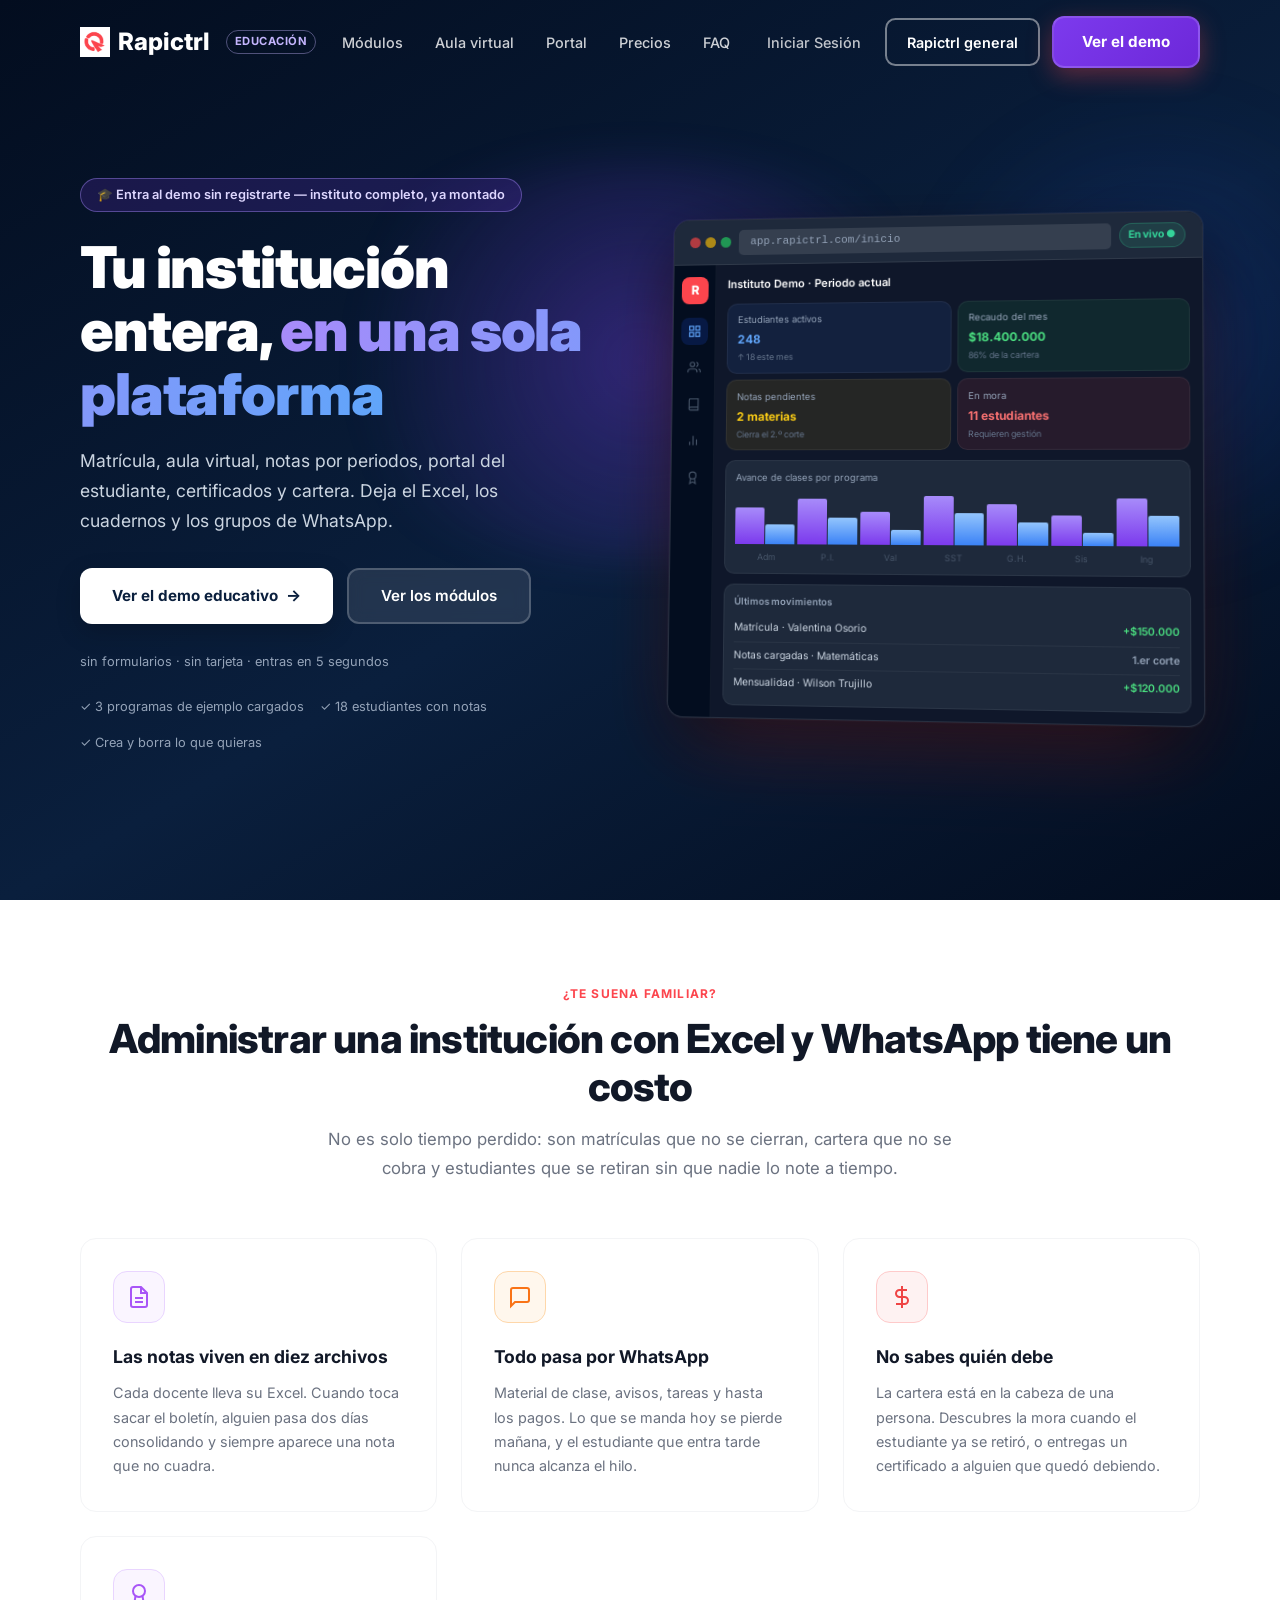
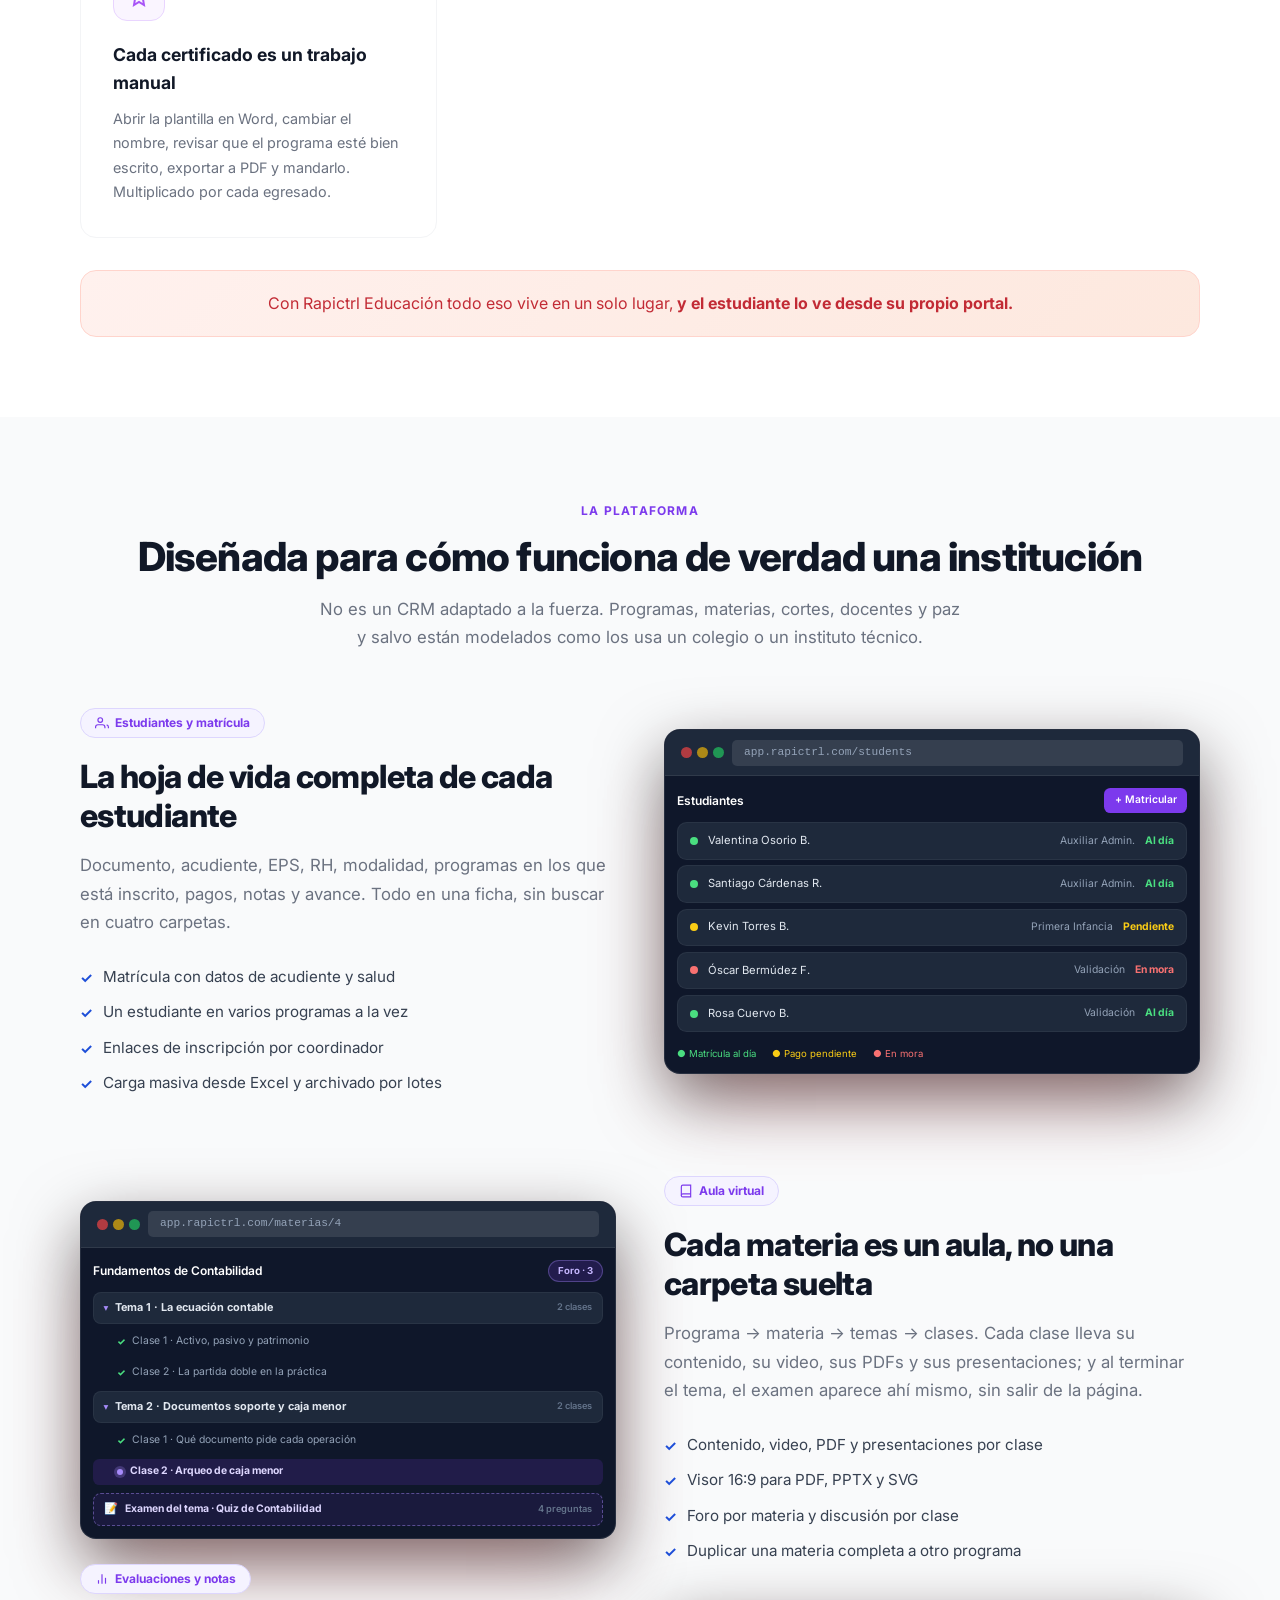
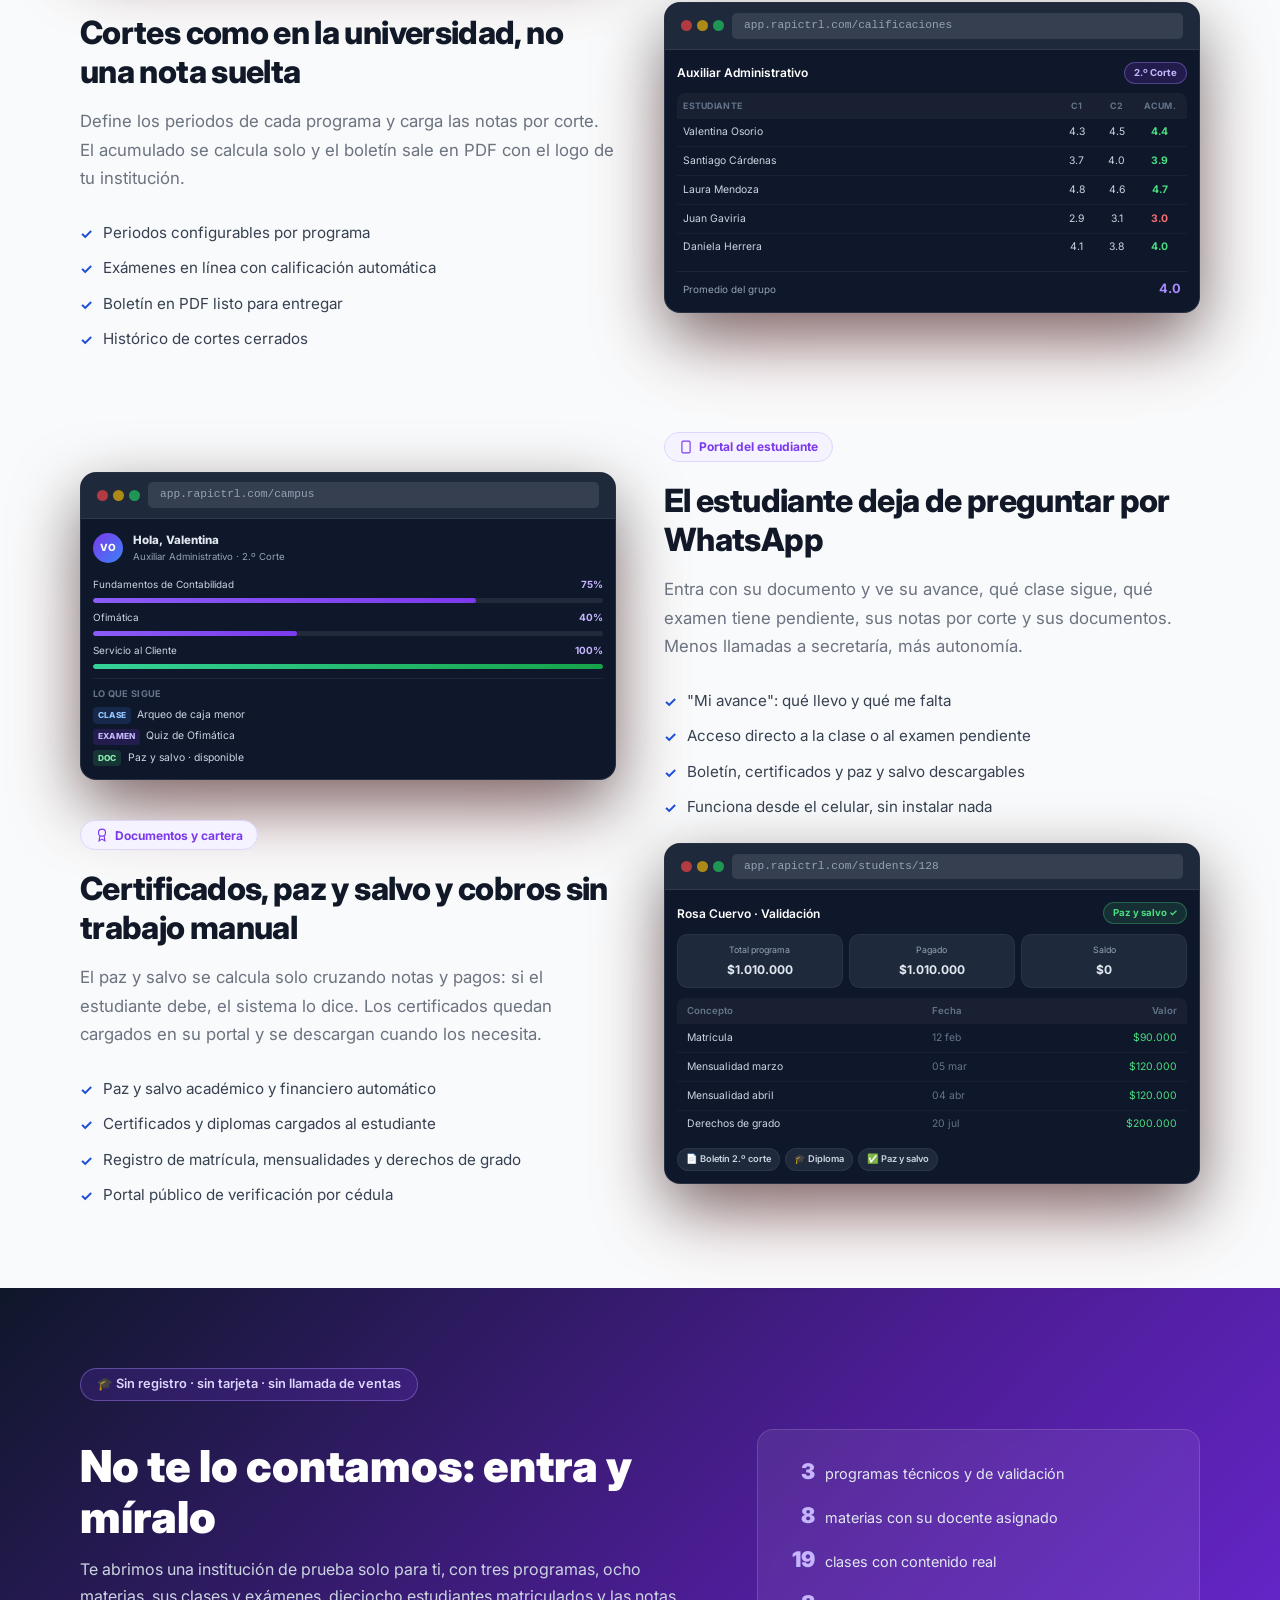
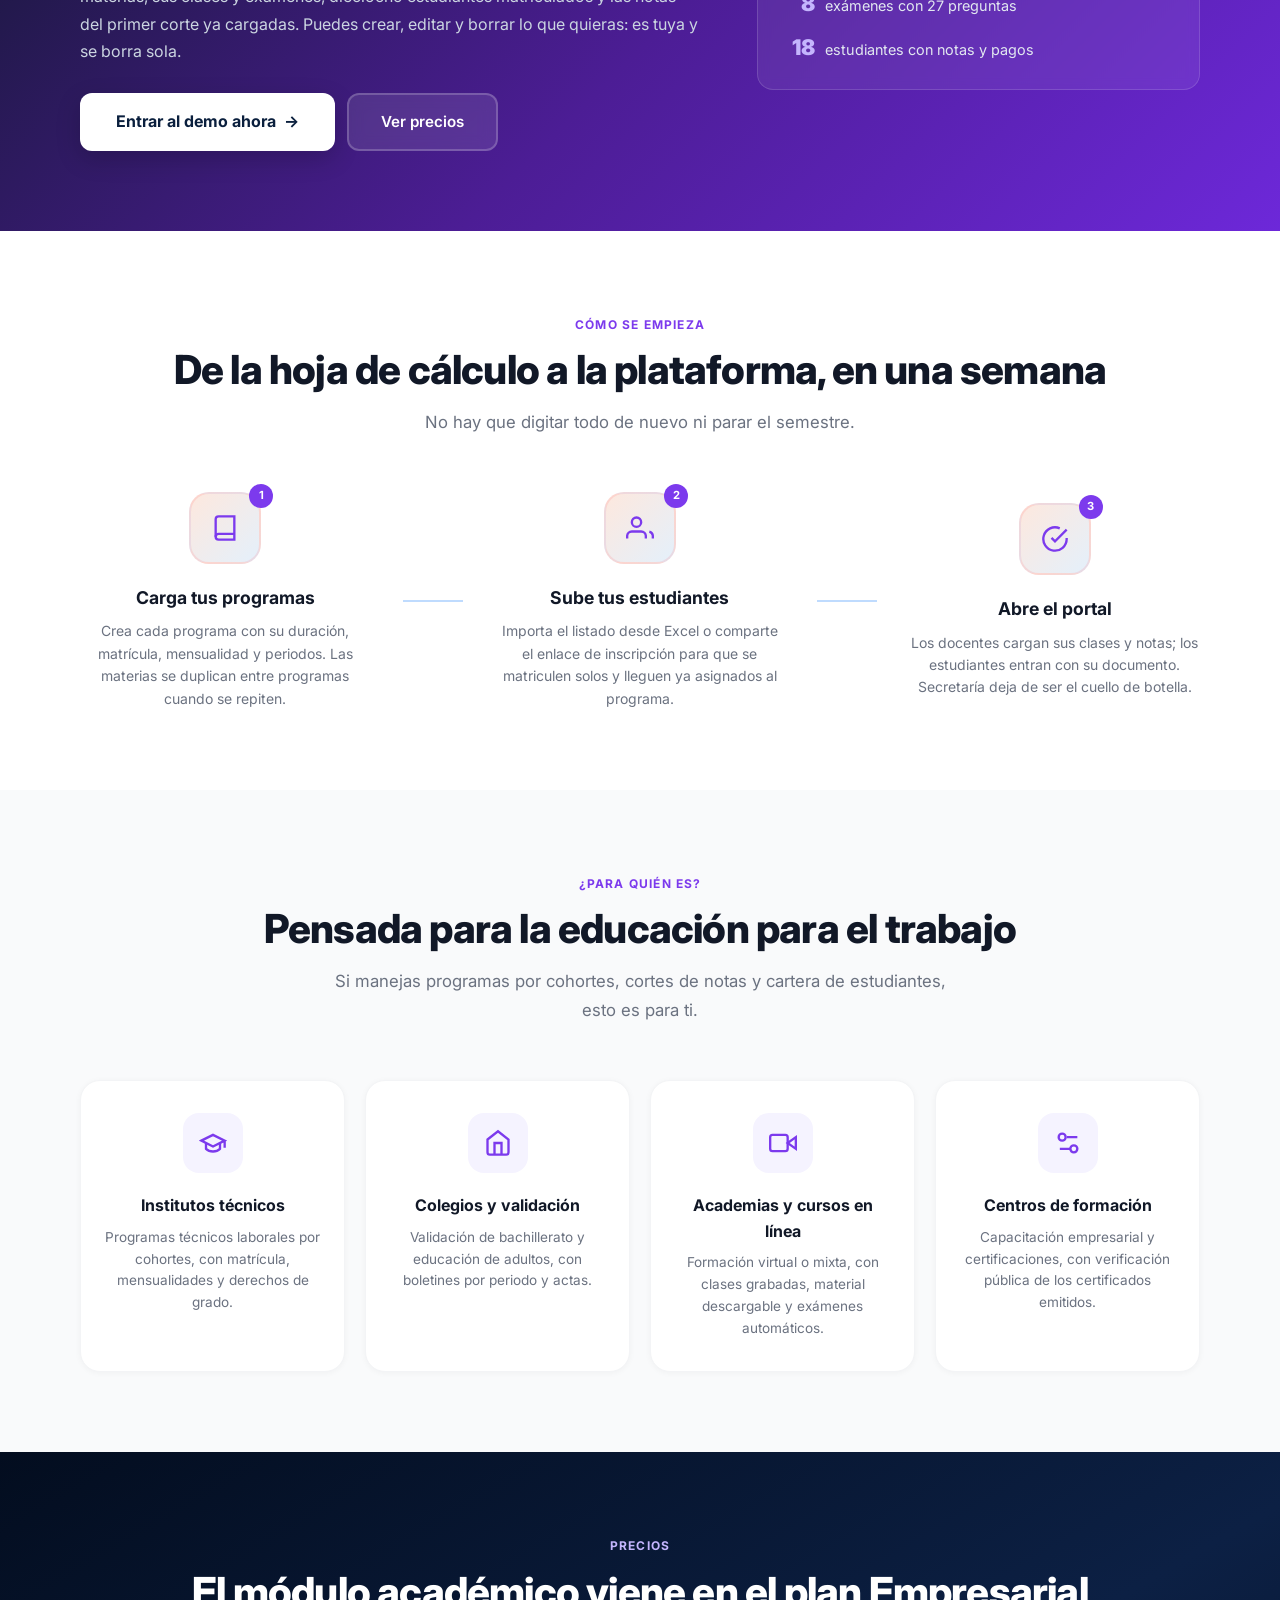
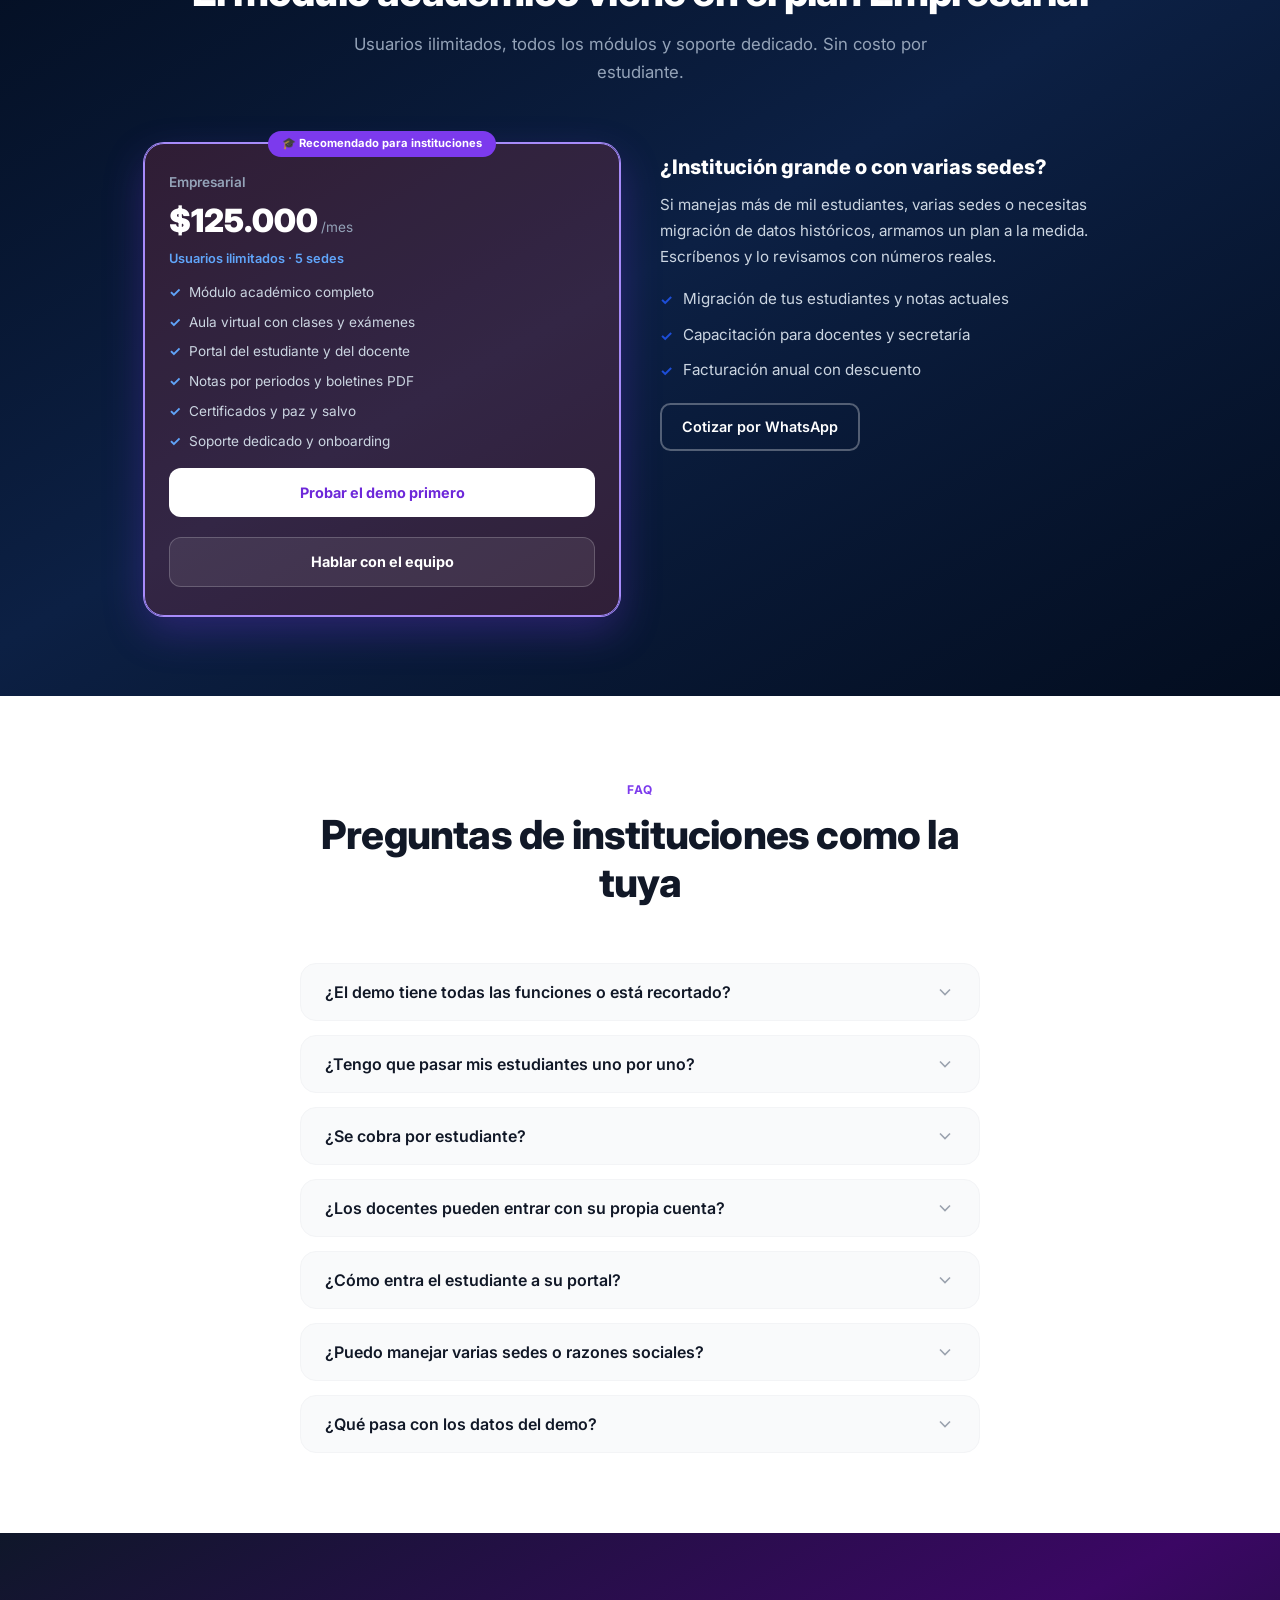
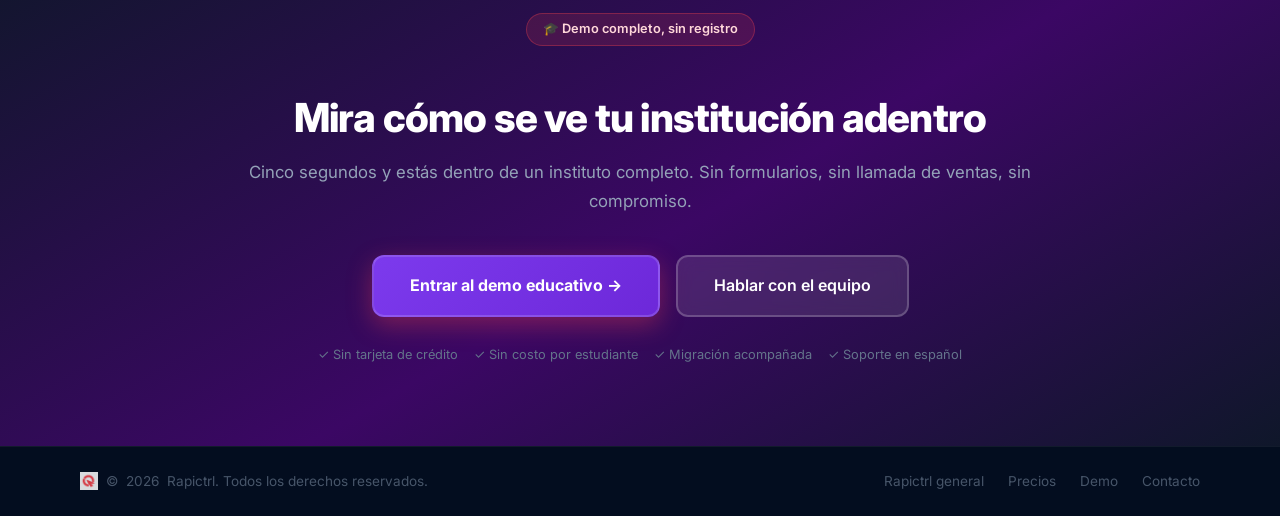
==== educacion.html @ c8fecf14 "Refactor code structure for improved readability and maintainability" ====
<!DOCTYPE html>
<html lang="es">
<head>
  <meta charset="UTF-8" />
  <meta name="viewport" content="width=device-width, initial-scale=1.0" />
  <title>Rapictrl Educación | La plataforma completa para tu institución</title>
  <meta name="description" content="Matrícula, aula virtual, notas por periodos, portal del estudiante, certificados y cartera en una sola plataforma. Entra al demo sin registrarte y recorre un instituto completo." />
  <meta name="keywords" content="software para colegios, plataforma educativa, software institutos técnicos, gestión académica, notas por periodos, aula virtual, certificados estudiantes, Rapictrl" />

  <!-- Open Graph -->
  <meta property="og:title" content="Rapictrl Educación | La plataforma completa para tu institución" />
  <meta property="og:description" content="Estudiantes, clases, notas, certificados y cartera en un solo lugar. Entra al demo sin registrarte." />
  <meta property="og:type" content="website" />
  <meta property="og:url" content="https://rapictrl.com/educacion" />
  <meta property="og:image" content="https://rapictrl.com/PORTADA.png" />
  <meta name="twitter:card" content="summary_large_image" />
  <meta name="twitter:image" content="https://rapictrl.com/PORTADA.png" />

  <link rel="icon" type="image/png" href="logo.png" />
  <link rel="apple-touch-icon" href="logo.png" />
  <link rel="preconnect" href="https://fonts.googleapis.com" />
  <link rel="preconnect" href="https://fonts.gstatic.com" crossorigin />
  <link href="https://fonts.googleapis.com/css2?family=Inter:wght@400;500;600;700;800;900&display=swap" rel="stylesheet" />
  <!-- Sistema de diseño compartido con la landing general + capa de educación -->
  <link rel="stylesheet" href="style.css" />
  <link rel="stylesheet" href="educacion.css" />
</head>
<body class="edu">

  <!-- ═══════════════════════════════════════════════════════ HEADER -->
  <header class="site-header" id="site-header">
    <div class="container header-inner">
      <a href="#hero" class="logo">
        <img src="logo.png" alt="Rapictrl" class="logo-mark" />Rapictrl
        <span class="logo-suffix">Educación</span>
      </a>

      <nav class="main-nav" id="main-nav">
        <a href="#modulos">Módulos</a>
        <a href="#aula">Aula virtual</a>
        <a href="#portal">Portal</a>
        <a href="#pricing">Precios</a>
        <a href="#faq">FAQ</a>
      </nav>

      <div class="header-actions">
        <a href="https://app.rapictrl.com/login" class="btn-ghost">Iniciar Sesión</a>
        <a href="index.html" class="btn-outline">Rapictrl general</a>
        <a href="https://app.rapictrl.com/demo" class="btn-primary btn-edu">Ver el demo</a>
      </div>

      <button class="hamburger" id="hamburger" aria-label="Menú">
        <span></span><span></span><span></span>
      </button>
    </div>

    <!-- Mobile menu -->
    <div class="mobile-menu" id="mobile-menu">
      <nav>
        <a href="#modulos" class="mobile-link">Módulos</a>
        <a href="#aula" class="mobile-link">Aula virtual</a>
        <a href="#portal" class="mobile-link">Portal del estudiante</a>
        <a href="#pricing" class="mobile-link">Precios</a>
        <a href="#faq" class="mobile-link">FAQ</a>
        <hr class="mobile-divider" />
        <a href="https://app.rapictrl.com/login" class="mobile-link">Iniciar Sesión</a>
        <a href="index.html" class="btn-outline w-full text-center block">Ver Rapictrl general</a>
        <a href="https://app.rapictrl.com/demo" class="btn-primary btn-edu w-full text-center block mt-2">Ver el demo</a>
      </nav>
    </div>
  </header>

  <main>

    <!-- ═══════════════════════════════════════════════════════ HERO -->
    <section class="hero" id="hero">
      <div class="hero-glow edu-glow"></div>
      <div class="hero-glow-blue"></div>

      <div class="container hero-inner">
        <div class="hero-copy animate-on-scroll">
          <div class="badge badge-edu">🎓 Entra al demo sin registrarte — instituto completo, ya montado</div>
          <h1>
            Tu institución entera,
            <span class="text-gradient-edu">en una sola plataforma</span>
          </h1>
          <p class="hero-sub">
            Matrícula, aula virtual, notas por periodos, portal del estudiante, certificados y cartera.
            Deja el Excel, los cuadernos y los grupos de WhatsApp.
          </p>
          <div class="hero-actions">
            <a href="https://app.rapictrl.com/demo" class="btn-white">
              Ver el demo educativo <span class="arrow">→</span>
            </a>
            <a href="#modulos" class="btn-glass">Ver los módulos</a>
          </div>
          <div class="hero-register">
            <span class="hero-register-label">sin formularios · sin tarjeta · entras en 5 segundos</span>
          </div>
          <div class="trust-badges">
            <span>✓ 3 programas de ejemplo cargados</span>
            <span>✓ 18 estudiantes con notas</span>
            <span>✓ Crea y borra lo que quieras</span>
          </div>
        </div>

        <!-- Mockup — Dashboard académico -->
        <div class="hero-mockup-wrapper animate-on-scroll delay-2">
        <div class="hero-mockup-inner">
          <div class="mockup-browser">
            <div class="mockup-chrome">
              <div class="chrome-dots">
                <div class="dot dot-red"></div>
                <div class="dot dot-yellow"></div>
                <div class="dot dot-green"></div>
              </div>
              <div class="chrome-url">app.rapictrl.com/inicio</div>
              <div class="live-badge">En vivo ●</div>
            </div>
            <div class="mockup-body">
              <div class="mockup-sidebar">
                <div class="sidebar-brand">R</div>
                <div class="sidebar-icon active">
                  <svg width="14" height="14" viewBox="0 0 24 24" fill="none" stroke="currentColor" stroke-width="2"><rect x="3" y="3" width="7" height="7"/><rect x="14" y="3" width="7" height="7"/><rect x="3" y="14" width="7" height="7"/><rect x="14" y="14" width="7" height="7"/></svg>
                </div>
                <div class="sidebar-icon">
                  <svg width="14" height="14" viewBox="0 0 24 24" fill="none" stroke="currentColor" stroke-width="2"><path d="M17 21v-2a4 4 0 00-4-4H5a4 4 0 00-4 4v2"/><circle cx="9" cy="7" r="4"/><path d="M23 21v-2a4 4 0 00-3-3.87M16 3.13a4 4 0 010 7.75"/></svg>
                </div>
                <div class="sidebar-icon">
                  <svg width="14" height="14" viewBox="0 0 24 24" fill="none" stroke="currentColor" stroke-width="2"><path d="M4 19.5A2.5 2.5 0 016.5 17H20"/><path d="M6.5 2H20v20H6.5A2.5 2.5 0 014 19.5v-15A2.5 2.5 0 016.5 2z"/></svg>
                </div>
                <div class="sidebar-icon">
                  <svg width="14" height="14" viewBox="0 0 24 24" fill="none" stroke="currentColor" stroke-width="2"><line x1="18" y1="20" x2="18" y2="10"/><line x1="12" y1="20" x2="12" y2="4"/><line x1="6" y1="20" x2="6" y2="14"/></svg>
                </div>
                <div class="sidebar-icon">
                  <svg width="14" height="14" viewBox="0 0 24 24" fill="none" stroke="currentColor" stroke-width="2"><circle cx="12" cy="8" r="6"/><path d="M15.477 12.89L17 22l-5-3-5 3 1.523-9.11"/></svg>
                </div>
              </div>
              <div class="mockup-main">
                <div class="dash-topbar">
                  <span class="dash-title">Instituto Demo · Periodo actual</span>
                </div>
                <div class="stat-grid">
                  <div class="stat-card stat-blue">
                    <div class="stat-label">Estudiantes activos</div>
                    <div class="stat-value">248</div>
                    <div class="stat-sub">↑ 18 este mes</div>
                  </div>
                  <div class="stat-card stat-green">
                    <div class="stat-label">Recaudo del mes</div>
                    <div class="stat-value">$18.400.000</div>
                    <div class="stat-sub">86% de la cartera</div>
                  </div>
                  <div class="stat-card stat-yellow">
                    <div class="stat-label">Notas pendientes</div>
                    <div class="stat-value">2 materias</div>
                    <div class="stat-sub">Cierra el 2.º corte</div>
                  </div>
                  <div class="stat-card stat-red">
                    <div class="stat-label">En mora</div>
                    <div class="stat-value">11 estudiantes</div>
                    <div class="stat-sub">Requieren gestión</div>
                  </div>
                </div>
                <div class="chart-box">
                  <div class="chart-title">Avance de clases por programa</div>
                  <div class="chart-bars">
                    <div class="bar-group"><div class="bar bar-edu" style="height:72%"></div><div class="bar bar-edu-2" style="height:38%"></div></div>
                    <div class="bar-group"><div class="bar bar-edu" style="height:88%"></div><div class="bar bar-edu-2" style="height:52%"></div></div>
                    <div class="bar-group"><div class="bar bar-edu" style="height:64%"></div><div class="bar bar-edu-2" style="height:30%"></div></div>
                    <div class="bar-group"><div class="bar bar-edu" style="height:95%"></div><div class="bar bar-edu-2" style="height:61%"></div></div>
                    <div class="bar-group"><div class="bar bar-edu" style="height:80%"></div><div class="bar bar-edu-2" style="height:44%"></div></div>
                    <div class="bar-group"><div class="bar bar-edu" style="height:58%"></div><div class="bar bar-edu-2" style="height:26%"></div></div>
                    <div class="bar-group"><div class="bar bar-edu" style="height:90%"></div><div class="bar bar-edu-2" style="height:57%"></div></div>
                  </div>
                  <div class="chart-days">
                    <span>Adm</span><span>P.I.</span><span>Val</span><span>SST</span><span>G.H.</span><span>Sis</span><span>Ing</span>
                  </div>
                </div>
                <div class="txn-list">
                  <div class="txn-title">Últimos movimientos</div>
                  <div class="txn-row"><span class="txn-desc">Matrícula · Valentina Osorio</span><span class="txn-amount income">+$150.000</span></div>
                  <div class="txn-row"><span class="txn-desc">Notas cargadas · Matemáticas</span><span class="txn-amount neutral">1.er corte</span></div>
                  <div class="txn-row"><span class="txn-desc">Mensualidad · Wilson Trujillo</span><span class="txn-amount income">+$120.000</span></div>
                </div>
              </div>
            </div>
          </div>
        </div>
      </div>
      </div>
    </section>

    <!-- ═══════════════════════════════════════════════════════ PAIN POINTS -->
    <section class="section bg-white" id="pain">
      <div class="container">
        <div class="section-header animate-on-scroll">
          <div class="section-eyebrow">¿Te suena familiar?</div>
          <h2>Administrar una institución con Excel y WhatsApp tiene un costo</h2>
          <p class="section-sub">No es solo tiempo perdido: son matrículas que no se cierran, cartera que no se cobra y estudiantes que se retiran sin que nadie lo note a tiempo.</p>
        </div>

        <div class="pain-grid">
          <div class="pain-card animate-on-scroll delay-1">
            <div class="pain-icon pain-purple">
              <svg width="24" height="24" viewBox="0 0 24 24" fill="none" stroke="currentColor" stroke-width="2"><path d="M14 2H6a2 2 0 00-2 2v16a2 2 0 002 2h12a2 2 0 002-2V8z"/><polyline points="14 2 14 8 20 8"/><line x1="16" y1="13" x2="8" y2="13"/><line x1="16" y1="17" x2="8" y2="17"/></svg>
            </div>
            <h3>Las notas viven en diez archivos</h3>
            <p>Cada docente lleva su Excel. Cuando toca sacar el boletín, alguien pasa dos días consolidando y siempre aparece una nota que no cuadra.</p>
          </div>
          <div class="pain-card animate-on-scroll delay-2">
            <div class="pain-icon pain-orange">
              <svg width="24" height="24" viewBox="0 0 24 24" fill="none" stroke="currentColor" stroke-width="2"><path d="M21 15a2 2 0 01-2 2H7l-4 4V5a2 2 0 012-2h14a2 2 0 012 2z"/></svg>
            </div>
            <h3>Todo pasa por WhatsApp</h3>
            <p>Material de clase, avisos, tareas y hasta los pagos. Lo que se manda hoy se pierde mañana, y el estudiante que entra tarde nunca alcanza el hilo.</p>
          </div>
          <div class="pain-card animate-on-scroll delay-3">
            <div class="pain-icon pain-red">
              <svg width="24" height="24" viewBox="0 0 24 24" fill="none" stroke="currentColor" stroke-width="2"><line x1="12" y1="1" x2="12" y2="23"/><path d="M17 5H9.5a3.5 3.5 0 000 7h5a3.5 3.5 0 010 7H6"/></svg>
            </div>
            <h3>No sabes quién debe</h3>
            <p>La cartera está en la cabeza de una persona. Descubres la mora cuando el estudiante ya se retiró, o entregas un certificado a alguien que quedó debiendo.</p>
          </div>
          <div class="pain-card animate-on-scroll delay-4">
            <div class="pain-icon pain-purple">
              <svg width="24" height="24" viewBox="0 0 24 24" fill="none" stroke="currentColor" stroke-width="2"><circle cx="12" cy="8" r="6"/><path d="M15.477 12.89L17 22l-5-3-5 3 1.523-9.11"/></svg>
            </div>
            <h3>Cada certificado es un trabajo manual</h3>
            <p>Abrir la plantilla en Word, cambiar el nombre, revisar que el programa esté bien escrito, exportar a PDF y mandarlo. Multiplicado por cada egresado.</p>
          </div>
        </div>

        <div class="pain-solution animate-on-scroll">
          <p>Con Rapictrl Educación todo eso vive en un solo lugar, <strong>y el estudiante lo ve desde su propio portal.</strong></p>
        </div>
      </div>
    </section>

    <!-- ═══════════════════════════════════════════════════════ MÓDULOS -->
    <section class="section bg-gray" id="modulos">
      <div class="container">
        <div class="section-header animate-on-scroll">
          <div class="section-eyebrow eyebrow-edu">La plataforma</div>
          <h2>Diseñada para cómo funciona de verdad una institución</h2>
          <p class="section-sub">No es un CRM adaptado a la fuerza. Programas, materias, cortes, docentes y paz y salvo están modelados como los usa un colegio o un instituto técnico.</p>
        </div>

        <!-- Módulo 1 — Estudiantes y matrícula -->
        <div class="feature-row mb-feature animate-on-scroll">
          <div class="feature-copy">
            <div class="feature-tag feature-tag-edu">
              <svg width="14" height="14" viewBox="0 0 24 24" fill="none" stroke="currentColor" stroke-width="2"><path d="M17 21v-2a4 4 0 00-4-4H5a4 4 0 00-4 4v2"/><circle cx="9" cy="7" r="4"/><path d="M23 21v-2a4 4 0 00-3-3.87"/></svg>
              Estudiantes y matrícula
            </div>
            <h3>La hoja de vida completa de cada estudiante</h3>
            <p>Documento, acudiente, EPS, RH, modalidad, programas en los que está inscrito, pagos, notas y avance. Todo en una ficha, sin buscar en cuatro carpetas.</p>
            <ul class="check-list">
              <li>Matrícula con datos de acudiente y salud</li>
              <li>Un estudiante en varios programas a la vez</li>
              <li>Enlaces de inscripción por coordinador</li>
              <li>Carga masiva desde Excel y archivado por lotes</li>
            </ul>
          </div>
          <div class="feature-visual">
            <div class="mockup-browser">
              <div class="mockup-chrome">
                <div class="chrome-dots">
                  <div class="dot dot-red"></div><div class="dot dot-yellow"></div><div class="dot dot-green"></div>
                </div>
                <div class="chrome-url">app.rapictrl.com/students</div>
              </div>
              <div class="inv-body">
                <div class="inv-header">
                  <span class="inv-title">Estudiantes</span>
                  <div class="inv-btn inv-btn-edu">+ Matricular</div>
                </div>
                <div class="inv-list">
                  <div class="inv-row">
                    <div class="status-dot dot-ok"></div>
                    <span class="inv-name">Valentina Osorio B.</span>
                    <span class="inv-qty">Auxiliar Admin.</span>
                    <span class="inv-price edu-ok">Al día</span>
                  </div>
                  <div class="inv-row">
                    <div class="status-dot dot-ok"></div>
                    <span class="inv-name">Santiago Cárdenas R.</span>
                    <span class="inv-qty">Auxiliar Admin.</span>
                    <span class="inv-price edu-ok">Al día</span>
                  </div>
                  <div class="inv-row">
                    <div class="status-dot dot-low"></div>
                    <span class="inv-name">Kevin Torres B.</span>
                    <span class="inv-qty">Primera Infancia</span>
                    <span class="inv-price edu-warn">Pendiente</span>
                  </div>
                  <div class="inv-row">
                    <div class="status-dot dot-out"></div>
                    <span class="inv-name">Óscar Bermúdez F.</span>
                    <span class="inv-qty">Validación</span>
                    <span class="inv-price edu-danger">En mora</span>
                  </div>
                  <div class="inv-row">
                    <div class="status-dot dot-ok"></div>
                    <span class="inv-name">Rosa Cuervo B.</span>
                    <span class="inv-qty">Validación</span>
                    <span class="inv-price edu-ok">Al día</span>
                  </div>
                </div>
                <div class="inv-legend">
                  <span class="legend-item ok">● Matrícula al día</span>
                  <span class="legend-item low">● Pago pendiente</span>
                  <span class="legend-item out">● En mora</span>
                </div>
              </div>
            </div>
          </div>
        </div>

        <!-- Módulo 2 — Aula virtual -->
        <div class="feature-row feature-row-reverse animate-on-scroll" id="aula">
          <div class="feature-visual">
            <div class="mockup-browser">
              <div class="mockup-chrome">
                <div class="chrome-dots">
                  <div class="dot dot-red"></div><div class="dot dot-yellow"></div><div class="dot dot-green"></div>
                </div>
                <div class="chrome-url">app.rapictrl.com/materias/4</div>
              </div>
              <div class="edu-body">
                <div class="inv-header">
                  <span class="inv-title">Fundamentos de Contabilidad</span>
                  <div class="edu-chip">Foro · 3</div>
                </div>
                <div class="edu-tree">
                  <div class="edu-tree-tema">
                    <span class="edu-tree-caret">▾</span>
                    <span class="edu-tree-titulo">Tema 1 · La ecuación contable</span>
                    <span class="edu-tree-meta">2 clases</span>
                  </div>
                  <div class="edu-tree-clase done">
                    <span class="edu-check">✓</span> Clase 1 · Activo, pasivo y patrimonio
                  </div>
                  <div class="edu-tree-clase done">
                    <span class="edu-check">✓</span> Clase 2 · La partida doble en la práctica
                  </div>
                  <div class="edu-tree-tema">
                    <span class="edu-tree-caret">▾</span>
                    <span class="edu-tree-titulo">Tema 2 · Documentos soporte y caja menor</span>
                    <span class="edu-tree-meta">2 clases</span>
                  </div>
                  <div class="edu-tree-clase done">
                    <span class="edu-check">✓</span> Clase 1 · Qué documento pide cada operación
                  </div>
                  <div class="edu-tree-clase current">
                    <span class="edu-dot-live"></span> Clase 2 · Arqueo de caja menor
                  </div>
                  <div class="edu-tree-examen">
                    <span class="edu-examen-icon">📝</span>
                    Examen del tema · Quiz de Contabilidad
                    <span class="edu-tree-meta">4 preguntas</span>
                  </div>
                </div>
              </div>
            </div>
          </div>
          <div class="feature-copy">
            <div class="feature-tag feature-tag-edu">
              <svg width="14" height="14" viewBox="0 0 24 24" fill="none" stroke="currentColor" stroke-width="2"><path d="M4 19.5A2.5 2.5 0 016.5 17H20"/><path d="M6.5 2H20v20H6.5A2.5 2.5 0 014 19.5v-15A2.5 2.5 0 016.5 2z"/></svg>
              Aula virtual
            </div>
            <h3>Cada materia es un aula, no una carpeta suelta</h3>
            <p>Programa → materia → temas → clases. Cada clase lleva su contenido, su video, sus PDFs y sus presentaciones; y al terminar el tema, el examen aparece ahí mismo, sin salir de la página.</p>
            <ul class="check-list">
              <li>Contenido, video, PDF y presentaciones por clase</li>
              <li>Visor 16:9 para PDF, PPTX y SVG</li>
              <li>Foro por materia y discusión por clase</li>
              <li>Duplicar una materia completa a otro programa</li>
            </ul>
          </div>
        </div>

        <!-- Módulo 3 — Notas por periodos -->
        <div class="feature-row mb-feature animate-on-scroll" id="notas">
          <div class="feature-copy">
            <div class="feature-tag feature-tag-edu">
              <svg width="14" height="14" viewBox="0 0 24 24" fill="none" stroke="currentColor" stroke-width="2"><line x1="18" y1="20" x2="18" y2="10"/><line x1="12" y1="20" x2="12" y2="4"/><line x1="6" y1="20" x2="6" y2="14"/></svg>
              Evaluaciones y notas
            </div>
            <h3>Cortes como en la universidad, no una nota suelta</h3>
            <p>Define los periodos de cada programa y carga las notas por corte. El acumulado se calcula solo y el boletín sale en PDF con el logo de tu institución.</p>
            <ul class="check-list">
              <li>Periodos configurables por programa</li>
              <li>Exámenes en línea con calificación automática</li>
              <li>Boletín en PDF listo para entregar</li>
              <li>Histórico de cortes cerrados</li>
            </ul>
          </div>
          <div class="feature-visual">
            <div class="mockup-browser">
              <div class="mockup-chrome">
                <div class="chrome-dots">
                  <div class="dot dot-red"></div><div class="dot dot-yellow"></div><div class="dot dot-green"></div>
                </div>
                <div class="chrome-url">app.rapictrl.com/calificaciones</div>
              </div>
              <div class="edu-body">
                <div class="inv-header">
                  <span class="inv-title">Auxiliar Administrativo</span>
                  <div class="edu-chip">2.º Corte</div>
                </div>
                <div class="edu-notas">
                  <div class="edu-notas-head">
                    <span>Estudiante</span><span>C1</span><span>C2</span><span>Acum.</span>
                  </div>
                  <div class="edu-notas-row">
                    <span>Valentina Osorio</span><span>4.3</span><span>4.5</span><span class="edu-ok">4.4</span>
                  </div>
                  <div class="edu-notas-row">
                    <span>Santiago Cárdenas</span><span>3.7</span><span>4.0</span><span class="edu-ok">3.9</span>
                  </div>
                  <div class="edu-notas-row">
                    <span>Laura Mendoza</span><span>4.8</span><span>4.6</span><span class="edu-ok">4.7</span>
                  </div>
                  <div class="edu-notas-row">
                    <span>Juan Gaviria</span><span>2.9</span><span>3.1</span><span class="edu-danger">3.0</span>
                  </div>
                  <div class="edu-notas-row">
                    <span>Daniela Herrera</span><span>4.1</span><span>3.8</span><span class="edu-ok">4.0</span>
                  </div>
                </div>
                <div class="edu-notas-foot">
                  <span>Promedio del grupo</span><strong>4.0</strong>
                </div>
              </div>
            </div>
          </div>
        </div>

        <!-- Módulo 4 — Portal del estudiante -->
        <div class="feature-row feature-row-reverse animate-on-scroll" id="portal">
          <div class="feature-visual">
            <div class="mockup-browser">
              <div class="mockup-chrome">
                <div class="chrome-dots">
                  <div class="dot dot-red"></div><div class="dot dot-yellow"></div><div class="dot dot-green"></div>
                </div>
                <div class="chrome-url">app.rapictrl.com/campus</div>
              </div>
              <div class="edu-body">
                <div class="edu-portal-hi">
                  <div class="edu-avatar">VO</div>
                  <div>
                    <div class="edu-portal-nombre">Hola, Valentina</div>
                    <div class="edu-portal-prog">Auxiliar Administrativo · 2.º Corte</div>
                  </div>
                </div>

                <div class="edu-progress-block">
                  <div class="edu-progress-row">
                    <span>Fundamentos de Contabilidad</span><span>75%</span>
                  </div>
                  <div class="edu-progress-bar"><i style="width:75%"></i></div>
                  <div class="edu-progress-row">
                    <span>Ofimática</span><span>40%</span>
                  </div>
                  <div class="edu-progress-bar"><i style="width:40%"></i></div>
                  <div class="edu-progress-row">
                    <span>Servicio al Cliente</span><span>100%</span>
                  </div>
                  <div class="edu-progress-bar"><i style="width:100%" class="full"></i></div>
                </div>

                <div class="edu-pendientes">
                  <div class="edu-pend-title">Lo que sigue</div>
                  <div class="edu-pend-row">
                    <span class="edu-pend-tag clase">Clase</span> Arqueo de caja menor
                  </div>
                  <div class="edu-pend-row">
                    <span class="edu-pend-tag examen">Examen</span> Quiz de Ofimática
                  </div>
                  <div class="edu-pend-row">
                    <span class="edu-pend-tag doc">Doc</span> Paz y salvo · disponible
                  </div>
                </div>
              </div>
            </div>
          </div>
          <div class="feature-copy">
            <div class="feature-tag feature-tag-edu">
              <svg width="14" height="14" viewBox="0 0 24 24" fill="none" stroke="currentColor" stroke-width="2"><rect x="5" y="2" width="14" height="20" rx="2"/><line x1="12" y1="18" x2="12.01" y2="18"/></svg>
              Portal del estudiante
            </div>
            <h3>El estudiante deja de preguntar por WhatsApp</h3>
            <p>Entra con su documento y ve su avance, qué clase sigue, qué examen tiene pendiente, sus notas por corte y sus documentos. Menos llamadas a secretaría, más autonomía.</p>
            <ul class="check-list">
              <li>"Mi avance": qué llevo y qué me falta</li>
              <li>Acceso directo a la clase o al examen pendiente</li>
              <li>Boletín, certificados y paz y salvo descargables</li>
              <li>Funciona desde el celular, sin instalar nada</li>
            </ul>
          </div>
        </div>

        <!-- Módulo 5 — Documentos y cartera -->
        <div class="feature-row animate-on-scroll" id="documentos">
          <div class="feature-copy">
            <div class="feature-tag feature-tag-edu">
              <svg width="14" height="14" viewBox="0 0 24 24" fill="none" stroke="currentColor" stroke-width="2"><circle cx="12" cy="8" r="6"/><path d="M15.477 12.89L17 22l-5-3-5 3 1.523-9.11"/></svg>
              Documentos y cartera
            </div>
            <h3>Certificados, paz y salvo y cobros sin trabajo manual</h3>
            <p>El paz y salvo se calcula solo cruzando notas y pagos: si el estudiante debe, el sistema lo dice. Los certificados quedan cargados en su portal y se descargan cuando los necesita.</p>
            <ul class="check-list">
              <li>Paz y salvo académico y financiero automático</li>
              <li>Certificados y diplomas cargados al estudiante</li>
              <li>Registro de matrícula, mensualidades y derechos de grado</li>
              <li>Portal público de verificación por cédula</li>
            </ul>
          </div>
          <div class="feature-visual">
            <div class="mockup-browser">
              <div class="mockup-chrome">
                <div class="chrome-dots">
                  <div class="dot dot-red"></div><div class="dot dot-yellow"></div><div class="dot dot-green"></div>
                </div>
                <div class="chrome-url">app.rapictrl.com/students/128</div>
              </div>
              <div class="edu-body">
                <div class="inv-header">
                  <span class="inv-title">Rosa Cuervo · Validación</span>
                  <div class="edu-chip edu-chip-ok">Paz y salvo ✓</div>
                </div>
                <div class="fin-stats">
                  <div class="fin-stat">
                    <div class="fin-label">Total programa</div>
                    <div class="fin-value">$1.010.000</div>
                  </div>
                  <div class="fin-stat">
                    <div class="fin-label">Pagado</div>
                    <div class="fin-value green">$1.010.000</div>
                  </div>
                  <div class="fin-stat">
                    <div class="fin-label">Saldo</div>
                    <div class="fin-value blue">$0</div>
                  </div>
                </div>
                <div class="txn-table">
                  <div class="txn-header">
                    <span>Concepto</span><span>Fecha</span><span>Valor</span>
                  </div>
                  <div class="txn-row-fin"><span>Matrícula</span><span>12 feb</span><span class="income">$90.000</span></div>
                  <div class="txn-row-fin"><span>Mensualidad marzo</span><span>05 mar</span><span class="income">$120.000</span></div>
                  <div class="txn-row-fin"><span>Mensualidad abril</span><span>04 abr</span><span class="income">$120.000</span></div>
                  <div class="txn-row-fin"><span>Derechos de grado</span><span>20 jul</span><span class="income">$200.000</span></div>
                </div>
                <div class="edu-docs">
                  <span class="edu-doc">📄 Boletín 2.º corte</span>
                  <span class="edu-doc">🎓 Diploma</span>
                  <span class="edu-doc">✅ Paz y salvo</span>
                </div>
              </div>
            </div>
          </div>
        </div>
      </div>
    </section>

    <!-- ═══════════════════════════════════════════════════════ DEMO BAND -->
    <section class="edu-demo-band" id="demo">
      <div class="container">
        <div class="edu-demo-band-inner animate-on-scroll">
          <div class="edu-demo-band-copy">
            <div class="badge badge-edu">🎓 Sin registro · sin tarjeta · sin llamada de ventas</div>
            <h2>No te lo contamos: entra y míralo</h2>
            <p>
              Te abrimos una institución de prueba solo para ti, con tres programas, ocho materias,
              sus clases y exámenes, dieciocho estudiantes matriculados y las notas del primer corte
              ya cargadas. Puedes crear, editar y borrar lo que quieras: es tuya y se borra sola.
            </p>
            <div class="edu-demo-band-actions">
              <a href="https://app.rapictrl.com/demo" class="btn-white btn-lg">Entrar al demo ahora <span class="arrow">→</span></a>
              <a href="#pricing" class="btn-glass">Ver precios</a>
            </div>
          </div>
          <ul class="edu-demo-band-list">
            <li><strong>3</strong> programas técnicos y de validación</li>
            <li><strong>8</strong> materias con su docente asignado</li>
            <li><strong>19</strong> clases con contenido real</li>
            <li><strong>8</strong> exámenes con 27 preguntas</li>
            <li><strong>18</strong> estudiantes con notas y pagos</li>
          </ul>
        </div>
      </div>
    </section>

    <!-- ═══════════════════════════════════════════════════════ HOW IT WORKS -->
    <section class="section bg-white" id="how">
      <div class="container">
        <div class="section-header animate-on-scroll">
          <div class="section-eyebrow eyebrow-edu">Cómo se empieza</div>
          <h2>De la hoja de cálculo a la plataforma, en una semana</h2>
          <p class="section-sub">No hay que digitar todo de nuevo ni parar el semestre.</p>
        </div>
        <div class="steps-grid">
          <div class="step-card animate-on-scroll delay-1">
            <div class="step-num step-num-edu">1</div>
            <div class="step-icon">
              <svg width="28" height="28" viewBox="0 0 24 24" fill="none" stroke="#7c3aed" stroke-width="2"><path d="M4 19.5A2.5 2.5 0 016.5 17H20"/><path d="M6.5 2H20v20H6.5A2.5 2.5 0 014 19.5v-15A2.5 2.5 0 016.5 2z"/></svg>
            </div>
            <h3>Carga tus programas</h3>
            <p>Crea cada programa con su duración, matrícula, mensualidad y periodos. Las materias se duplican entre programas cuando se repiten.</p>
          </div>
          <div class="step-connector"></div>
          <div class="step-card animate-on-scroll delay-2">
            <div class="step-num step-num-edu">2</div>
            <div class="step-icon">
              <svg width="28" height="28" viewBox="0 0 24 24" fill="none" stroke="#7c3aed" stroke-width="2"><path d="M17 21v-2a4 4 0 00-4-4H5a4 4 0 00-4 4v2"/><circle cx="9" cy="7" r="4"/><path d="M23 21v-2a4 4 0 00-3-3.87"/></svg>
            </div>
            <h3>Sube tus estudiantes</h3>
            <p>Importa el listado desde Excel o comparte el enlace de inscripción para que se matriculen solos y lleguen ya asignados al programa.</p>
          </div>
          <div class="step-connector"></div>
          <div class="step-card animate-on-scroll delay-3">
            <div class="step-num step-num-edu">3</div>
            <div class="step-icon">
              <svg width="28" height="28" viewBox="0 0 24 24" fill="none" stroke="#7c3aed" stroke-width="2"><path d="M22 11.08V12a10 10 0 11-5.93-9.14"/><polyline points="22 4 12 14.01 9 11.01"/></svg>
            </div>
            <h3>Abre el portal</h3>
            <p>Los docentes cargan sus clases y notas; los estudiantes entran con su documento. Secretaría deja de ser el cuello de botella.</p>
          </div>
        </div>
      </div>
    </section>

    <!-- ═══════════════════════════════════════════════════════ FOR WHO -->
    <section class="section bg-gray" id="for-who">
      <div class="container">
        <div class="section-header animate-on-scroll">
          <div class="section-eyebrow eyebrow-edu">¿Para quién es?</div>
          <h2>Pensada para la educación para el trabajo</h2>
          <p class="section-sub">Si manejas programas por cohortes, cortes de notas y cartera de estudiantes, esto es para ti.</p>
        </div>
        <div class="who-grid">
          <div class="who-card animate-on-scroll delay-1">
            <div class="who-icon who-icon-edu">
              <svg width="28" height="28" viewBox="0 0 24 24" fill="none" stroke="#7c3aed" stroke-width="2"><path d="M22 10v6M2 10l10-5 10 5-10 5z"/><path d="M6 12v5c3 3 9 3 12 0v-5"/></svg>
            </div>
            <h3>Institutos técnicos</h3>
            <p>Programas técnicos laborales por cohortes, con matrícula, mensualidades y derechos de grado.</p>
          </div>
          <div class="who-card animate-on-scroll delay-2">
            <div class="who-icon who-icon-edu">
              <svg width="28" height="28" viewBox="0 0 24 24" fill="none" stroke="#7c3aed" stroke-width="2"><path d="M3 9l9-7 9 7v11a2 2 0 01-2 2H5a2 2 0 01-2-2z"/><polyline points="9 22 9 12 15 12 15 22"/></svg>
            </div>
            <h3>Colegios y validación</h3>
            <p>Validación de bachillerato y educación de adultos, con boletines por periodo y actas.</p>
          </div>
          <div class="who-card animate-on-scroll delay-3">
            <div class="who-icon who-icon-edu">
              <svg width="28" height="28" viewBox="0 0 24 24" fill="none" stroke="#7c3aed" stroke-width="2"><polygon points="23 7 16 12 23 17 23 7"/><rect x="1" y="5" width="15" height="14" rx="2"/></svg>
            </div>
            <h3>Academias y cursos en línea</h3>
            <p>Formación virtual o mixta, con clases grabadas, material descargable y exámenes automáticos.</p>
          </div>
          <div class="who-card animate-on-scroll delay-4">
            <div class="who-icon who-icon-edu">
              <svg width="28" height="28" viewBox="0 0 24 24" fill="none" stroke="#7c3aed" stroke-width="2"><path d="M20 7h-9M14 17H5"/><circle cx="17" cy="17" r="3"/><circle cx="7" cy="7" r="3"/></svg>
            </div>
            <h3>Centros de formación</h3>
            <p>Capacitación empresarial y certificaciones, con verificación pública de los certificados emitidos.</p>
          </div>
        </div>
      </div>
    </section>

    <!-- ═══════════════════════════════════════════════════════ PRICING -->
    <section class="section bg-dark" id="pricing">
      <div class="container">
        <div class="section-header section-header-dark animate-on-scroll">
          <div class="section-eyebrow eyebrow-edu-light">Precios</div>
          <h2>El módulo académico viene en el plan Empresarial</h2>
          <p class="section-sub text-slate">Usuarios ilimitados, todos los módulos y soporte dedicado. Sin costo por estudiante.</p>
        </div>

        <div class="edu-price-wrap animate-on-scroll">
          <div class="pricing-card pricing-popular edu-price-card">
            <div class="popular-badge edu-popular-badge">🎓 Recomendado para instituciones</div>
            <div class="plan-name">Empresarial</div>
            <div class="plan-price">$125.000<span>/mes</span></div>
            <div class="plan-users">Usuarios ilimitados · 5 sedes</div>
            <ul class="plan-features">
              <li>Módulo académico completo</li>
              <li>Aula virtual con clases y exámenes</li>
              <li>Portal del estudiante y del docente</li>
              <li>Notas por periodos y boletines PDF</li>
              <li>Certificados y paz y salvo</li>
              <li>Soporte dedicado y onboarding</li>
            </ul>
            <a href="https://app.rapictrl.com/demo" class="btn-plan edu-price-cta">Probar el demo primero</a>
            <a href="https://wa.me/570000000000?text=Hola,%20soy%20de%20una%20instituci%C3%B3n%20educativa%20y%20quiero%20cotizar%20Rapictrl" target="_blank" class="btn-plan edu-price-alt">Hablar con el equipo</a>
          </div>

          <div class="edu-price-note">
            <h3>¿Institución grande o con varias sedes?</h3>
            <p>Si manejas más de mil estudiantes, varias sedes o necesitas migración de datos históricos, armamos un plan a la medida. Escríbenos y lo revisamos con números reales.</p>
            <ul class="check-list check-list-light">
              <li>Migración de tus estudiantes y notas actuales</li>
              <li>Capacitación para docentes y secretaría</li>
              <li>Facturación anual con descuento</li>
            </ul>
            <a href="https://wa.me/570000000000?text=Hola,%20quiero%20cotizar%20Rapictrl%20para%20una%20instituci%C3%B3n%20con%20varias%20sedes" target="_blank" class="btn-outline btn-outline-light">Cotizar por WhatsApp</a>
          </div>
        </div>
      </div>
    </section>

    <!-- ═══════════════════════════════════════════════════════ FAQ -->
    <section class="section bg-white" id="faq">
      <div class="container faq-container">
        <div class="section-header animate-on-scroll">
          <div class="section-eyebrow eyebrow-edu">FAQ</div>
          <h2>Preguntas de instituciones como la tuya</h2>
        </div>
        <div class="faq-list animate-on-scroll">
          <div class="faq-item">
            <button class="faq-question">
              ¿El demo tiene todas las funciones o está recortado?
              <svg class="faq-icon" width="20" height="20" viewBox="0 0 24 24" fill="none" stroke="currentColor" stroke-width="2"><polyline points="6 9 12 15 18 9"/></svg>
            </button>
            <div class="faq-answer">
              <p>Es la plataforma real con el módulo académico completo, solo que sembrada con datos de ejemplo. Lo único que no trae son archivos subidos (videos y PDFs de clase), porque esos los cargas tú. Todo lo demás lo puedes crear, editar y borrar.</p>
            </div>
          </div>
          <div class="faq-item">
            <button class="faq-question">
              ¿Tengo que pasar mis estudiantes uno por uno?
              <svg class="faq-icon" width="20" height="20" viewBox="0 0 24 24" fill="none" stroke="currentColor" stroke-width="2"><polyline points="6 9 12 15 18 9"/></svg>
            </button>
            <div class="faq-answer">
              <p>No. Puedes importar el listado desde Excel, o compartir un enlace de inscripción por programa (uno por coordinador) para que los estudiantes se matriculen solos y lleguen ya asignados. Si vienes de otra plataforma, te ayudamos con la migración.</p>
            </div>
          </div>
          <div class="faq-item">
            <button class="faq-question">
              ¿Se cobra por estudiante?
              <svg class="faq-icon" width="20" height="20" viewBox="0 0 24 24" fill="none" stroke="currentColor" stroke-width="2"><polyline points="6 9 12 15 18 9"/></svg>
            </button>
            <div class="faq-answer">
              <p>No. El plan Empresarial es una tarifa fija mensual con usuarios ilimitados y sin costo por estudiante. Si creces de 80 a 400 alumnos, pagas lo mismo.</p>
            </div>
          </div>
          <div class="faq-item">
            <button class="faq-question">
              ¿Los docentes pueden entrar con su propia cuenta?
              <svg class="faq-icon" width="20" height="20" viewBox="0 0 24 24" fill="none" stroke="currentColor" stroke-width="2"><polyline points="6 9 12 15 18 9"/></svg>
            </button>
            <div class="faq-answer">
              <p>Sí. Cada docente tiene su acceso y ve únicamente los programas que le asignaste: sus materias, sus clases y las notas de sus estudiantes. No puede tocar la información del resto de la institución.</p>
            </div>
          </div>
          <div class="faq-item">
            <button class="faq-question">
              ¿Cómo entra el estudiante a su portal?
              <svg class="faq-icon" width="20" height="20" viewBox="0 0 24 24" fill="none" stroke="currentColor" stroke-width="2"><polyline points="6 9 12 15 18 9"/></svg>
            </button>
            <div class="faq-answer">
              <p>Con su número de documento, desde el celular y sin instalar nada. Ahí ve su avance, la clase que sigue, sus exámenes pendientes, las notas por corte y sus documentos (boletín, certificados y paz y salvo).</p>
            </div>
          </div>
          <div class="faq-item">
            <button class="faq-question">
              ¿Puedo manejar varias sedes o razones sociales?
              <svg class="faq-icon" width="20" height="20" viewBox="0 0 24 24" fill="none" stroke="currentColor" stroke-width="2"><polyline points="6 9 12 15 18 9"/></svg>
            </button>
            <div class="faq-answer">
              <p>Sí. El plan Empresarial incluye varias sedes, cada una con sus propios programas, estudiantes y usuarios. Desde el mismo login cambias de sede sin volver a autenticarte.</p>
            </div>
          </div>
          <div class="faq-item">
            <button class="faq-question">
              ¿Qué pasa con los datos del demo?
              <svg class="faq-icon" width="20" height="20" viewBox="0 0 24 24" fill="none" stroke="currentColor" stroke-width="2"><polyline points="6 9 12 15 18 9"/></svg>
            </button>
            <div class="faq-answer">
              <p>El demo es tuyo y de nadie más: nadie ve lo que haces ahí. A los tres días se borra automáticamente, junto con todo lo que hayas creado. Si decides contratar, empiezas con una institución limpia.</p>
            </div>
          </div>
        </div>
      </div>
    </section>

  </main>

  <!-- ═══════════════════════════════════════════════════════ FOOTER CTA -->
  <footer class="footer">
    <div class="footer-cta edu-footer-cta">
      <div class="container">
        <div class="footer-cta-inner animate-on-scroll">
          <div class="badge badge-shield">🎓 Demo completo, sin registro</div>
          <h2>Mira cómo se ve tu institución adentro</h2>
          <p>Cinco segundos y estás dentro de un instituto completo. Sin formularios, sin llamada de ventas, sin compromiso.</p>
          <div class="footer-actions">
            <a href="https://app.rapictrl.com/demo" class="btn-primary btn-edu btn-lg">
              Entrar al demo educativo →
            </a>
            <a href="https://wa.me/570000000000?text=Hola,%20soy%20de%20una%20instituci%C3%B3n%20educativa%20y%20quiero%20saber%20m%C3%A1s%20de%20Rapictrl" target="_blank" class="btn-glass btn-lg">
              Hablar con el equipo
            </a>
          </div>
          <div class="trust-badges footer-trust">
            <span>✓ Sin tarjeta de crédito</span>
            <span>✓ Sin costo por estudiante</span>
            <span>✓ Migración acompañada</span>
            <span>✓ Soporte en español</span>
          </div>
        </div>
      </div>
    </div>

    <div class="footer-bottom">
      <div class="container footer-bottom-inner">
        <span class="footer-brand"><img src="logo.png" alt="Rapictrl" class="footer-logo-mark" />© <span id="year"></span> Rapictrl. Todos los derechos reservados.</span>
        <nav class="footer-links">
          <a href="index.html">Rapictrl general</a>
          <a href="#pricing">Precios</a>
          <a href="https://app.rapictrl.com/demo">Demo</a>
          <a href="https://wa.me/570000000000" target="_blank">Contacto</a>
        </nav>
      </div>
    </div>
  </footer>

  <script src="script.js"></script>
</body>
</html>
---- style.css ----
/* ═══════════════════════════════════════════════════════════
   RAPICTRL LANDING — style.css
   Colores principales:
     navy-darkest : #030d1f
     navy-dark    : #0a1f3d
     navy-mid     : #0c2044
     red-brand    : #fc454d   (color del logo — CTAs y acentos de marca)
     red-brand-dk : #d6323a
     red-brand-lt : #ffece9
     blue-primary : #1d4ed8   (color del producto — datos financieros)
     blue-light   : #3b82f6
     blue-lighter : #60a5fa
═══════════════════════════════════════════════════════════ */

/* ── Reset & base ────────────────────────────────────────── */
*, *::before, *::after { box-sizing: border-box; margin: 0; padding: 0; }

html { scroll-behavior: smooth; }

body {
  font-family: 'Inter', system-ui, -apple-system, sans-serif;
  color: #111827;
  background: #fff;
  line-height: 1.6;
  -webkit-font-smoothing: antialiased;
}

img { max-width: 100%; display: block; }
a { text-decoration: none; }
ul { list-style: none; }
button { cursor: pointer; border: none; background: none; font-family: inherit; }

/* ── Layout helpers ──────────────────────────────────────── */
.container {
  max-width: 1200px;
  margin: 0 auto;
  padding: 0 1.5rem;
}

@media (min-width: 640px)  { .container { padding: 0 2rem; } }
@media (min-width: 1024px) { .container { padding: 0 2.5rem; } }

.section { padding: 5rem 0; }
.bg-white { background: #ffffff; }
.bg-gray  { background: #f9fafb; }
.bg-dark  { background: linear-gradient(150deg, #030d1f 0%, #0c2044 50%, #030d1f 100%); }

/* ── Animations ──────────────────────────────────────────── */
@keyframes fadeInUp {
  from { opacity: 0; transform: translateY(32px); }
  to   { opacity: 1; transform: translateY(0); }
}
@keyframes fadeInLeft {
  from { opacity: 0; transform: translateX(-32px); }
  to   { opacity: 1; transform: translateX(0); }
}
@keyframes fadeInRight {
  from { opacity: 0; transform: translateX(32px); }
  to   { opacity: 1; transform: translateX(0); }
}

.animate-on-scroll {
  opacity: 0;
  transform: translateY(28px);
  transition: opacity 0.65s ease, transform 0.65s ease;
}
.animate-on-scroll.is-visible {
  opacity: 1;
  transform: none;
}
.delay-1 { transition-delay: 0.12s; }
.delay-2 { transition-delay: 0.24s; }
.delay-3 { transition-delay: 0.36s; }
.delay-4 { transition-delay: 0.48s; }

/* ── Buttons ─────────────────────────────────────────────── */
.btn-primary {
  display: inline-flex;
  align-items: center;
  gap: .5rem;
  background: linear-gradient(135deg, #fc454d 0%, #d6323a 100%);
  color: #fff;
  font-weight: 700;
  font-size: .95rem;
  padding: .75rem 1.75rem;
  border-radius: .75rem;
  border: 2px solid rgba(255,255,255,.15);
  box-shadow: 0 8px 24px rgba(252,69,77,.35);
  transition: opacity .2s, transform .2s, box-shadow .2s;
}
.btn-primary:hover { opacity: .92; transform: translateY(-1px); box-shadow: 0 10px 28px rgba(252,69,77,.45); }

.btn-white {
  display: inline-flex;
  align-items: center;
  gap: .5rem;
  background: #fff;
  color: #0a1f3d;
  font-weight: 700;
  font-size: .95rem;
  padding: .875rem 2rem;
  border-radius: .75rem;
  box-shadow: 0 8px 24px rgba(0,0,0,.18);
  transition: transform .2s, box-shadow .2s;
}
.btn-white:hover { transform: translateY(-2px); box-shadow: 0 12px 30px rgba(0,0,0,.22); }

.btn-glass {
  display: inline-flex;
  align-items: center;
  gap: .5rem;
  background: rgba(255,255,255,.1);
  border: 2px solid rgba(255,255,255,.2);
  color: #fff;
  font-weight: 600;
  font-size: .95rem;
  padding: .875rem 2rem;
  border-radius: .75rem;
  backdrop-filter: blur(8px);
  transition: background .2s;
}
.btn-glass:hover { background: rgba(255,255,255,.15); }

.btn-outline {
  display: inline-flex;
  align-items: center;
  gap: .5rem;
  border: 2px solid rgba(255,255,255,.45);
  color: #fff;
  font-weight: 600;
  font-size: .9rem;
  padding: .65rem 1.25rem;
  border-radius: .65rem;
  transition: background .2s;
}
.btn-outline:hover { background: rgba(255,255,255,.1); }

.btn-ghost {
  color: rgba(255,255,255,.75);
  font-weight: 500;
  font-size: .9rem;
  padding: .65rem .75rem;
  border-radius: .5rem;
  transition: color .2s;
}
.btn-ghost:hover { color: #fff; }

.btn-google {
  display: inline-flex;
  align-items: center;
  gap: .65rem;
  background: #fff;
  color: #1f2937;
  font-weight: 600;
  font-size: .95rem;
  padding: .75rem 1.5rem;
  border-radius: .75rem;
  box-shadow: 0 4px 16px rgba(0,0,0,.15);
  transition: opacity .2s, transform .2s;
}
.btn-google:hover { opacity: .9; transform: translateY(-1px); }

.btn-lg { padding: 1rem 2.25rem; font-size: 1rem; }

/* ── Badges ──────────────────────────────────────────────── */
.badge {
  display: inline-flex;
  align-items: center;
  gap: .4rem;
  background: rgba(252,69,77,.16);
  border: 1px solid rgba(252,69,77,.35);
  color: #ffb3b7;
  font-size: .8rem;
  font-weight: 600;
  padding: .35rem 1rem;
  border-radius: 9999px;
  margin-bottom: 1.5rem;
}
.badge-blue {
  background: rgba(29,78,216,.2);
  border-color: rgba(96,165,250,.35);
  color: #93c5fd;
}
.badge-shield { background: rgba(252,69,77,.14); border-color: rgba(252,69,77,.32); color: #ffd7d9; }

/* ── Header ──────────────────────────────────────────────── */
.site-header {
  position: fixed;
  top: 0; left: 0; right: 0;
  z-index: 100;
  padding: 1rem 0;
  transition: background .3s, box-shadow .3s, padding .3s;
}
.site-header.scrolled {
  background: #fff;
  box-shadow: 0 1px 16px rgba(0,0,0,.1);
  padding: .65rem 0;
}

.header-inner {
  display: flex;
  align-items: center;
  justify-content: space-between;
  gap: 1rem;
}

.logo {
  display: inline-flex;
  align-items: center;
  gap: .5rem;
  font-size: 1.5rem;
  font-weight: 800;
  color: #fff;
  white-space: nowrap;
  transition: color .3s;
}
.site-header.scrolled .logo { color: #111827; }
.logo-mark { height: 30px; width: 30px; flex-shrink: 0; }
.footer-brand { display: inline-flex; align-items: center; gap: .5rem; }
.footer-logo-mark { height: 18px; width: 18px; flex-shrink: 0; opacity: .85; }

.main-nav {
  display: none;
  align-items: center;
  gap: 2rem;
}
.main-nav a {
  font-size: .9rem;
  font-weight: 500;
  color: rgba(255,255,255,.8);
  transition: color .2s;
}
.main-nav a:hover { color: #fff; }
.site-header.scrolled .main-nav a { color: #4b5563; }
.site-header.scrolled .main-nav a:hover { color: #fc454d; }

@media (min-width: 1024px) { .main-nav { display: flex; } }

.header-actions {
  display: none;
  align-items: center;
  gap: .75rem;
}
@media (min-width: 1024px) { .header-actions { display: flex; } }

.site-header.scrolled .btn-ghost { color: #4b5563; }
.site-header.scrolled .btn-ghost:hover { color: #fc454d; }
.site-header.scrolled .btn-outline {
  border-color: #fc454d;
  color: #fc454d;
}
.site-header.scrolled .btn-outline:hover { background: rgba(252,69,77,.06); }

/* Hamburger */
.hamburger {
  display: flex;
  flex-direction: column;
  gap: 5px;
  padding: .4rem;
  border-radius: .5rem;
  transition: background .2s;
}
.hamburger:hover { background: rgba(255,255,255,.1); }
.hamburger span {
  width: 22px; height: 2px;
  background: #fff;
  border-radius: 2px;
  transition: background .3s;
}
.site-header.scrolled .hamburger span { background: #374151; }
@media (min-width: 1024px) { .hamburger { display: none; } }

/* Mobile menu */
.mobile-menu {
  display: none;
  background: linear-gradient(135deg, #030d1f 0%, #0c2044 100%);
  border-top: 1px solid rgba(255,255,255,.08);
}
.mobile-menu.open { display: block; }
.site-header.scrolled .mobile-menu { background: #fff; border-top: 1px solid #f3f4f6; }

.mobile-menu nav {
  padding: 1rem 1.5rem 1.5rem;
  display: flex;
  flex-direction: column;
  gap: .25rem;
}
.mobile-link {
  display: block;
  font-size: .95rem;
  font-weight: 500;
  color: rgba(255,255,255,.8);
  padding: .6rem .5rem;
  border-radius: .5rem;
  transition: background .2s;
}
.mobile-link:hover { background: rgba(255,255,255,.08); color: #fff; }
.site-header.scrolled .mobile-link { color: #374151; }
.site-header.scrolled .mobile-link:hover { background: #f9fafb; }
.mobile-divider { border: none; border-top: 1px solid rgba(255,255,255,.1); margin: .5rem 0; }
.site-header.scrolled .mobile-divider { border-top-color: #f3f4f6; }
.w-full { width: 100%; }
.text-center { text-align: center; }
.block { display: block; }
.mt-2 { margin-top: .5rem; }

/* ── Hero ────────────────────────────────────────────────── */
.hero {
  position: relative;
  min-height: 100vh;
  display: flex;
  align-items: center;
  padding: 6rem 0 4rem;
  overflow: hidden;
  background: linear-gradient(150deg, #030d1f 0%, #0a1f3d 55%, #030d1f 100%);
}

.hero-bg-grid {
  position: absolute; inset: 0;
  background-image:
    linear-gradient(rgba(255,255,255,.04) 1px, transparent 1px),
    linear-gradient(90deg, rgba(255,255,255,.04) 1px, transparent 1px);
  background-size: 60px 60px;
  pointer-events: none;
}
.hero-glow {
  position: absolute;
  top: 40%; left: 50%;
  transform: translate(-50%, -50%);
  width: 700px; height: 400px;
  background: radial-gradient(ellipse, rgba(252,69,77,.22) 0%, transparent 70%);
  border-radius: 50%;
  pointer-events: none;
  filter: blur(20px);
}
.hero-glow-blue {
  position: absolute;
  top: 10%; right: -10%;
  width: 500px; height: 500px;
  background: radial-gradient(ellipse, rgba(29,78,216,.2) 0%, transparent 70%);
  border-radius: 50%;
  pointer-events: none;
  filter: blur(30px);
}

.hero-inner {
  display: grid;
  grid-template-columns: 1fr;
  gap: 3rem;
  align-items: center;
  position: relative; z-index: 1;
  width: 100%;
}
@media (min-width: 1024px) {
  .hero-inner { grid-template-columns: 1fr 1fr; }
}

.hero-copy { color: #fff; }

.hero-copy h1 {
  font-size: clamp(2.2rem, 5vw, 3.6rem);
  font-weight: 900;
  line-height: 1.1;
  margin-bottom: 1.25rem;
  letter-spacing: -.02em;
}

.text-gradient {
  background: linear-gradient(90deg, #fc454d, #ff9a9e);
  -webkit-background-clip: text;
  -webkit-text-fill-color: transparent;
  background-clip: text;
}
.text-blue-400 { color: #60a5fa; }

.hero-sub {
  font-size: 1.1rem;
  color: #cbd5e1;
  margin-bottom: 2rem;
  max-width: 30rem;
  line-height: 1.7;
}

.hero-actions {
  display: flex;
  flex-wrap: wrap;
  gap: .875rem;
  margin-bottom: 1.75rem;
}

.hero-register {
  display: flex;
  flex-direction: column;
  gap: .6rem;
  margin-bottom: 1.5rem;
}
.hero-register-label { font-size: .8rem; color: #94a3b8; }

.trust-badges {
  display: flex;
  flex-wrap: wrap;
  gap: 1rem;
  font-size: .8rem;
  color: #94a3b8;
}
.trust-badges span { display: flex; align-items: center; gap: .25rem; }

.arrow { font-size: 1rem; }

/* ── Hero mockup wrapper (floating visual) ───────────────── */
.hero-mockup-wrapper {
  animation: floatMockup 6s ease-in-out infinite;
}
.hero-mockup-inner {
  transform: perspective(1400px) rotateY(-6deg) rotateX(3deg);
  transition: transform .5s ease;
}
.hero-mockup-wrapper:hover .hero-mockup-inner {
  transform: perspective(1400px) rotateY(0deg) rotateX(0deg);
}
@keyframes floatMockup {
  0%, 100% { transform: translateY(0); }
  50% { transform: translateY(-14px); }
}
.live-dot { display: inline-block; animation: livePulse 1.6s ease-in-out infinite; }
@keyframes livePulse { 0%, 100% { opacity: 1; } 50% { opacity: .3; } }

/* ── Mockup browser shell ────────────────────────────────── */
.mockup-browser {
  border-radius: 1rem;
  overflow: hidden;
  border: 1px solid rgba(255,255,255,.1);
  background: #0f172a;
  box-shadow: 0 24px 64px rgba(0,0,0,.5), 0 0 0 1px rgba(255,255,255,.05), 0 40px 80px -30px rgba(252,69,77,.35);
}

.mockup-chrome {
  display: flex;
  align-items: center;
  gap: .5rem;
  padding: .6rem 1rem;
  background: #1e293b;
  border-bottom: 1px solid rgba(255,255,255,.08);
}

.chrome-dots { display: flex; gap: 5px; }
.dot { width: 11px; height: 11px; border-radius: 50%; }
.dot-red    { background: rgba(239,68,68,.7); }
.dot-yellow { background: rgba(234,179,8,.7); }
.dot-green  { background: rgba(34,197,94,.7); }

.chrome-url {
  flex: 1;
  /* Sin min-width:0 el ítem flex no baja de su ancho de contenido y una URL
     larga desborda el mockup (y con él la página) en móvil, pese al ellipsis. */
  min-width: 0;
  background: rgba(255,255,255,.1);
  border-radius: 5px;
  padding: .25rem .75rem;
  font-size: .7rem;
  color: #94a3b8;
  font-family: monospace;
  white-space: nowrap;
  overflow: hidden;
  text-overflow: ellipsis;
}

.live-badge {
  font-size: .65rem;
  font-weight: 700;
  color: #34d399;
  background: rgba(52,211,153,.12);
  border: 1px solid rgba(52,211,153,.25);
  padding: .2rem .5rem;
  border-radius: 9999px;
  white-space: nowrap;
}

/* ── Dashboard mockup internals ──────────────────────────── */
.mockup-body {
  display: flex;
  min-height: 280px;
}

.mockup-sidebar {
  width: 44px;
  padding: .75rem 0;
  display: flex;
  flex-direction: column;
  align-items: center;
  gap: .6rem;
  background: #030d1f;
  border-right: 1px solid rgba(255,255,255,.05);
}

.sidebar-brand {
  width: 28px; height: 28px;
  background: #fc454d;
  border-radius: .5rem;
  display: flex; align-items: center; justify-content: center;
  color: #fff;
  font-weight: 800;
  font-size: .8rem;
  margin-bottom: .25rem;
}
.sidebar-brand.sm { width: 22px; height: 22px; font-size: .7rem; }

.sidebar-icon {
  width: 28px; height: 28px;
  border-radius: .5rem;
  display: flex; align-items: center; justify-content: center;
  color: #475569;
  transition: background .2s;
}
.sidebar-icon.active { background: rgba(29,78,216,.2); color: #60a5fa; }
.sidebar-icon.sm { width: 22px; height: 22px; }

.mockup-main {
  flex: 1;
  padding: .75rem;
  display: flex;
  flex-direction: column;
  gap: .6rem;
  overflow: hidden;
}

.dash-topbar {
  display: flex;
  align-items: center;
  justify-content: space-between;
}
.dash-title {
  font-size: .7rem;
  font-weight: 600;
  color: #fff;
}
.dash-title.sm { font-size: .6rem; }

.stat-grid {
  display: grid;
  grid-template-columns: 1fr 1fr;
  gap: .4rem;
}
.sm-grid { grid-template-columns: 1fr 1fr; gap: .3rem; }

.stat-card {
  border-radius: .65rem;
  padding: .55rem .6rem;
  border: 1px solid rgba(255,255,255,.06);
}
.sm-card { padding: .35rem .45rem; }

.stat-green  { background: rgba(34,197,94,.1); }
.stat-red    { background: rgba(239,68,68,.1); }
.stat-blue   { background: rgba(59,130,246,.1); }
.stat-yellow { background: rgba(234,179,8,.1); }

.stat-label { font-size: .6rem; color: #94a3b8; margin-bottom: .15rem; }
.stat-value {
  font-size: .75rem;
  font-weight: 700;
  white-space: nowrap;
  overflow: hidden;
  text-overflow: ellipsis;
}
.sm-val { font-size: .65rem; }
.stat-green  .stat-value { color: #4ade80; }
.stat-red    .stat-value { color: #f87171; }
.stat-blue   .stat-value { color: #60a5fa; }
.stat-yellow .stat-value { color: #facc15; }
.stat-sub { font-size: .55rem; color: #64748b; margin-top: .1rem; }

/* ── Chart ───────────────────────────────────────────────── */
.chart-box {
  background: #1e293b;
  border: 1px solid rgba(255,255,255,.06);
  border-radius: .65rem;
  padding: .55rem .65rem;
}
.sm-chart { padding: .4rem .5rem; }

.chart-title { font-size: .6rem; color: #94a3b8; margin-bottom: .5rem; }

.chart-bars {
  display: flex;
  align-items: flex-end;
  gap: 3px;
  height: 52px;
}
.sm-chart .chart-bars { height: 36px; }

.bar-group {
  flex: 1;
  display: flex;
  align-items: flex-end;
  gap: 1px;
  height: 100%;
}
.bar {
  flex: 1;
  border-radius: 2px 2px 0 0;
  min-height: 2px;
}
.bar-in { background: rgba(29,78,216,.75); }
.bar-ex { background: rgba(248,113,113,.5); }

.chart-days {
  display: flex;
  justify-content: space-between;
  margin-top: .4rem;
}
.chart-days span { font-size: .55rem; color: #475569; flex: 1; text-align: center; }

/* ── Transactions ────────────────────────────────────────── */
.txn-list {
  background: #1e293b;
  border: 1px solid rgba(255,255,255,.06);
  border-radius: .65rem;
  padding: .55rem .65rem;
}
.txn-title { font-size: .6rem; color: #94a3b8; margin-bottom: .4rem; font-weight: 600; }
.txn-row {
  display: flex;
  justify-content: space-between;
  align-items: center;
  padding: .3rem 0;
  border-bottom: 1px solid rgba(255,255,255,.05);
}
.txn-row:last-child { border-bottom: none; }
.txn-desc { font-size: .65rem; color: #cbd5e1; }
.txn-amount { font-size: .65rem; font-weight: 600; }
.income  { color: #4ade80; }
.expense { color: #f87171; }

/* ── Compact mockup variant ──────────────────────────────── */
.mockup-sm .mockup-body { min-height: 220px; }
.sidebar-sm { width: 36px; }

/* ── Section headers ─────────────────────────────────────── */
.section-header { text-align: center; margin-bottom: 3.5rem; }
.section-header-dark { color: #fff; }
/* Doble clase a propósito: `.section-header h2` (más abajo) pinta el título
   de oscuro y, con la misma especificidad, ganaba por ir después. Eso dejaba
   el h2 de la sección de precios casi invisible sobre el fondo navy. */
.section-header.section-header-dark h2 { color: #fff; }

.section-eyebrow {
  display: inline-block;
  font-size: .75rem;
  font-weight: 700;
  letter-spacing: .1em;
  text-transform: uppercase;
  color: #fc454d;
  margin-bottom: .75rem;
}
.eyebrow-accent { color: #ff9aa0; }

.section-header h2 {
  font-size: clamp(1.8rem, 4vw, 2.5rem);
  font-weight: 800;
  line-height: 1.2;
  color: #111827;
  margin-bottom: .875rem;
  letter-spacing: -.02em;
}
.section-sub {
  font-size: 1.05rem;
  color: #6b7280;
  max-width: 40rem;
  margin: 0 auto;
  line-height: 1.7;
}
.text-slate { color: #94a3b8; }
.pricing-note { font-size: .85rem; color: #64748b; margin-top: .5rem; }

/* ── Pain Points ─────────────────────────────────────────── */
.pain-grid {
  display: grid;
  gap: 1.5rem;
  margin-bottom: 2rem;
}
@media (min-width: 768px) { .pain-grid { grid-template-columns: repeat(3, 1fr); } }

.pain-card {
  padding: 2rem;
  border-radius: 1rem;
  border: 1px solid #f3f4f6;
}

.pain-icon {
  width: 52px; height: 52px;
  border-radius: .875rem;
  display: flex; align-items: center; justify-content: center;
  margin-bottom: 1.25rem;
}
.pain-orange { background: #fff7ed; color: #f97316; border: 1px solid #fed7aa; }
.pain-red    { background: #fef2f2; color: #ef4444; border: 1px solid #fecaca; }
.pain-purple { background: #faf5ff; color: #a855f7; border: 1px solid #e9d5ff; }

.pain-card h3 { font-size: 1.1rem; font-weight: 700; color: #111827; margin-bottom: .6rem; }
.pain-card p  { font-size: .9rem; color: #6b7280; line-height: 1.7; }

.pain-solution {
  padding: 1.25rem 2rem;
  background: linear-gradient(135deg, #fff1ee 0%, #fde8de 100%);
  border: 1px solid #ffd4cc;
  border-radius: 1rem;
  text-align: center;
  font-size: 1rem;
  color: #c22b35;
  line-height: 1.6;
}

/* ── Feature rows ────────────────────────────────────────── */
.feature-row {
  display: grid;
  gap: 3rem;
  align-items: center;
}
@media (min-width: 768px) { .feature-row { grid-template-columns: 1fr 1fr; } }

@media (min-width: 768px) {
  .feature-row-reverse .feature-visual { order: -1; }
}

.mb-feature { margin-bottom: 5rem; }

.feature-copy { color: #fff; }
.feature-copy h2 {
  font-size: clamp(1.8rem, 3.5vw, 2.4rem);
  font-weight: 800;
  line-height: 1.2;
  margin-bottom: 1rem;
  letter-spacing: -.02em;
  color: #fff;
}
.feature-copy p { color: #94a3b8; font-size: 1.05rem; margin-bottom: 1.75rem; line-height: 1.7; }

/* Feature copy in white bg context (features section) */
#features .feature-copy { color: #111827; }
#features .feature-copy h3 {
  font-size: clamp(1.5rem, 3vw, 2rem);
  font-weight: 800;
  line-height: 1.2;
  margin-bottom: 1rem;
  letter-spacing: -.02em;
  color: #111827;
}
#features .feature-copy p { color: #6b7280; }

.feature-tag {
  display: inline-flex;
  align-items: center;
  gap: .4rem;
  font-size: .75rem;
  font-weight: 700;
  color: #1d4ed8;
  background: #eff6ff;
  border: 1px solid #bfdbfe;
  padding: .3rem .875rem;
  border-radius: 9999px;
  margin-bottom: 1.25rem;
}
.feature-tag-red { color: #fc454d; background: #fff1ee; border-color: #ffc9c2; }

.feature-points { display: flex; flex-direction: column; gap: .875rem; }
.feature-point {
  display: flex;
  gap: 1rem;
  align-items: flex-start;
  background: rgba(255,255,255,.05);
  border: 1px solid rgba(255,255,255,.08);
  border-radius: .875rem;
  padding: 1rem 1.25rem;
}
.feature-point-icon {
  width: 36px; height: 36px; flex-shrink: 0;
  border-radius: .625rem;
  display: flex; align-items: center; justify-content: center;
  margin-top: .1rem;
}
.feature-point-icon.green  { background: rgba(34,197,94,.15);  color: #4ade80; }
.feature-point-icon.yellow { background: rgba(234,179,8,.15);  color: #facc15; }
.feature-point-icon.blue   { background: rgba(59,130,246,.15); color: #60a5fa; }
.feature-point strong { font-size: .9rem; color: #fff; display: block; margin-bottom: .2rem; }
.feature-point p      { font-size: .8rem; color: #94a3b8; margin: 0; }

.check-list { display: flex; flex-direction: column; gap: .7rem; }
.check-list li {
  display: flex;
  align-items: flex-start;
  gap: .65rem;
  font-size: .95rem;
  color: #374151;
}
.check-list li::before {
  content: '✓';
  color: #1d4ed8;
  font-weight: 700;
  font-size: .9rem;
  flex-shrink: 0;
  margin-top: .05rem;
}

/* ── Benefits ────────────────────────────────────────────── */
.benefits-grid {
  display: grid;
  gap: 1.5rem;
}
@media (min-width: 768px) { .benefits-grid { grid-template-columns: repeat(3, 1fr); } }

.benefit-card {
  padding: 2rem;
  border-radius: 1.25rem;
  border: 1px solid #f3f4f6;
  box-shadow: 0 1px 6px rgba(0,0,0,.04);
  transition: box-shadow .25s, transform .25s;
}
.benefit-card:hover { box-shadow: 0 8px 30px rgba(0,0,0,.09); transform: translateY(-3px); }

.benefit-icon {
  width: 60px; height: 60px;
  background: linear-gradient(135deg, #fde8de 0%, #e4f0fb 100%);
  border-radius: 1rem;
  display: flex; align-items: center; justify-content: center;
  margin-bottom: 1.25rem;
}
.benefit-card h3 { font-size: 1.1rem; font-weight: 700; color: #111827; margin-bottom: .6rem; }
.benefit-card > p { font-size: .9rem; color: #6b7280; line-height: 1.7; margin-bottom: 1.25rem; }

.benefit-list { display: flex; flex-direction: column; gap: .5rem; }
.benefit-list li {
  display: flex;
  align-items: center;
  gap: .5rem;
  font-size: .85rem;
  color: #374151;
}
.benefit-list li::before { content: '✓'; color: #1d4ed8; font-weight: 700; flex-shrink: 0; }

/* ── Inventory mockup ────────────────────────────────────── */
.inv-body {
  padding: .75rem;
  display: flex;
  flex-direction: column;
  gap: .6rem;
}
.inv-header {
  display: flex;
  align-items: center;
  justify-content: space-between;
}
.inv-title { font-size: .75rem; font-weight: 600; color: #fff; }
.inv-btn {
  font-size: .65rem;
  background: #1d4ed8;
  color: #fff;
  padding: .25rem .65rem;
  border-radius: .4rem;
  font-weight: 600;
}
.inv-list { display: flex; flex-direction: column; gap: .35rem; }
.inv-row {
  display: flex;
  align-items: center;
  gap: .65rem;
  background: #1e293b;
  border: 1px solid rgba(255,255,255,.05);
  border-radius: .6rem;
  padding: .55rem .75rem;
}
.status-dot { width: 8px; height: 8px; border-radius: 50%; flex-shrink: 0; }
.dot-ok  { background: #4ade80; }
.dot-low { background: #facc15; }
.dot-out { background: #f87171; }
.inv-name  { flex: 1; font-size: .7rem; color: #e2e8f0; white-space: nowrap; overflow: hidden; text-overflow: ellipsis; }
.inv-qty   { font-size: .65rem; color: #94a3b8; white-space: nowrap; }
.inv-qty strong { color: #e2e8f0; }
.inv-price { font-size: .65rem; color: #60a5fa; font-weight: 600; white-space: nowrap; }
.warn   { color: #facc15 !important; }
.danger { color: #f87171 !important; }
.inv-legend { display: flex; gap: 1rem; padding-top: .25rem; }
.legend-item { font-size: .6rem; }
.legend-item.ok  { color: #4ade80; }
.legend-item.low { color: #facc15; }
.legend-item.out { color: #f87171; }

/* ── Financial mockup ────────────────────────────────────── */
.fin-body { padding: .75rem; display: flex; flex-direction: column; gap: .6rem; }
.fin-period {
  font-size: .65rem;
  color: #94a3b8;
  border: 1px solid rgba(255,255,255,.1);
  border-radius: .4rem;
  padding: .2rem .55rem;
}
.fin-stats { display: grid; grid-template-columns: 1fr 1fr 1fr; gap: .4rem; }
.fin-stat {
  background: #1e293b;
  border: 1px solid rgba(255,255,255,.05);
  border-radius: .65rem;
  padding: .5rem .6rem;
  text-align: center;
}
.fin-label { font-size: .55rem; color: #94a3b8; margin-bottom: .2rem; }
.fin-value { font-size: .75rem; font-weight: 700; }
.fin-value.green { color: #4ade80; }
.fin-value.red   { color: #f87171; }
.fin-value.blue  { color: #60a5fa; }
.txn-table { display: flex; flex-direction: column; }
.txn-header {
  display: grid;
  grid-template-columns: 2fr 1fr 1fr;
  padding: .35rem .65rem;
  background: rgba(255,255,255,.04);
  border-radius: .5rem .5rem 0 0;
  font-size: .6rem;
  font-weight: 600;
  color: #64748b;
}
.txn-header span:last-child, .txn-row-fin span:last-child { text-align: right; }
.txn-row-fin {
  display: grid;
  grid-template-columns: 2fr 1fr 1fr;
  padding: .35rem .65rem;
  border-bottom: 1px solid rgba(255,255,255,.04);
  font-size: .65rem;
}
.txn-row-fin:last-child { border-bottom: none; }
.txn-row-fin span:first-child { color: #cbd5e1; }
.txn-row-fin span:nth-child(2) { color: #64748b; }

/* ── How it works ────────────────────────────────────────── */
.steps-grid {
  display: grid;
  gap: 2rem;
  align-items: center;
}
@media (min-width: 768px) {
  .steps-grid { grid-template-columns: 1fr auto 1fr auto 1fr; }
}

.step-card {
  text-align: center;
  position: relative;
}
.step-num {
  position: absolute;
  top: -8px; right: calc(50% - 48px);
  width: 24px; height: 24px;
  background: #1d4ed8;
  color: #fff;
  border-radius: 50%;
  font-size: .7rem;
  font-weight: 700;
  display: flex; align-items: center; justify-content: center;
}
.step-icon {
  width: 72px; height: 72px;
  background: linear-gradient(135deg, #fde8de 0%, #e4f0fb 100%);
  border: 2px solid rgba(252,69,77,.12);
  border-radius: 1.25rem;
  display: flex; align-items: center; justify-content: center;
  margin: 0 auto 1.25rem;
}
.step-card h3 { font-size: 1.1rem; font-weight: 700; color: #111827; margin-bottom: .5rem; }
.step-card p  { font-size: .875rem; color: #6b7280; line-height: 1.6; }

.step-connector {
  width: 2px;
  height: 40px;
  background: linear-gradient(to bottom, #bfdbfe, transparent);
  margin: 0 auto;
}
@media (min-width: 768px) {
  .step-connector { width: 60px; height: 2px; background: linear-gradient(to right, #bfdbfe, #bfdbfe); }
}

/* ── For who ─────────────────────────────────────────────── */
.who-grid {
  display: grid;
  gap: 1.25rem;
}
@media (min-width: 480px) { .who-grid { grid-template-columns: 1fr 1fr; } }
@media (min-width: 1024px) { .who-grid { grid-template-columns: repeat(4, 1fr); } }

.who-card {
  text-align: center;
  padding: 2rem 1.5rem;
  background: #fff;
  border-radius: 1.25rem;
  border: 1px solid #f3f4f6;
  box-shadow: 0 1px 6px rgba(0,0,0,.04);
  transition: box-shadow .25s, transform .25s;
}
.who-card:hover { box-shadow: 0 8px 30px rgba(0,0,0,.09); transform: translateY(-3px); }
.who-icon {
  width: 60px; height: 60px;
  background: linear-gradient(135deg, #fde8de 0%, #e4f0fb 100%);
  border-radius: 1rem;
  display: flex; align-items: center; justify-content: center;
  margin: 0 auto 1.25rem;
}
.who-card h3 { font-size: 1rem; font-weight: 700; color: #111827; margin-bottom: .5rem; }
.who-card p  { font-size: .85rem; color: #6b7280; line-height: 1.6; }

/* ── Pricing ─────────────────────────────────────────────── */
.pricing-grid {
  display: grid;
  gap: 1.25rem;
  max-width: 860px;
  margin: 0 auto;
}
@media (min-width: 640px) { .pricing-grid { grid-template-columns: repeat(3, 1fr); } }

.pricing-card {
  background: rgba(255,255,255,.07);
  border: 1px solid rgba(255,255,255,.12);
  border-radius: 1.25rem;
  padding: 1.75rem 1.5rem;
  color: #fff;
  display: flex;
  flex-direction: column;
  gap: .75rem;
  position: relative;
  transition: transform .2s;
}
.pricing-card:hover { transform: translateY(-3px); }

.pricing-popular {
  border-color: #fc454d;
  background: rgba(252,69,77,.16);
  box-shadow: 0 0 0 1px #fc454d, 0 16px 40px rgba(252,69,77,.3);
  transform: scale(1.03);
}
.pricing-popular:hover { transform: scale(1.03) translateY(-3px); }

.popular-badge {
  position: absolute;
  top: -13px; left: 50%; transform: translateX(-50%);
  background: #fc454d;
  color: #fff;
  font-size: .7rem;
  font-weight: 700;
  padding: .25rem .875rem;
  border-radius: 9999px;
  white-space: nowrap;
}
.plan-name { font-size: .85rem; font-weight: 600; color: #94a3b8; }
.plan-price { display: flex; align-items: baseline; gap: .2rem; }
.plan-price .amount { font-size: 2rem; font-weight: 900; color: #fff; }
.plan-price span { font-size: 2rem; font-weight: 900; color: #fff; }
.plan-price span:last-child { font-size: .85rem; font-weight: 400; color: #94a3b8; }
.plan-users { font-size: .8rem; color: #60a5fa; font-weight: 600; }
.plan-features { display: flex; flex-direction: column; gap: .5rem; flex: 1; }
.plan-features li {
  font-size: .85rem;
  color: #cbd5e1;
  display: flex;
  align-items: center;
  gap: .5rem;
}
.plan-features li::before { content: '✓'; color: #60a5fa; font-weight: 700; flex-shrink: 0; }

.btn-plan {
  display: block;
  text-align: center;
  padding: .75rem;
  border-radius: .75rem;
  font-weight: 700;
  font-size: .9rem;
  color: #fff;
  border: 1px solid rgba(255,255,255,.2);
  background: rgba(255,255,255,.08);
  transition: background .2s;
}
.btn-plan:hover { background: rgba(255,255,255,.15); }
.btn-plan-primary {
  background: linear-gradient(135deg, #fc454d, #ff7a80);
  border-color: transparent;
}
.btn-plan-primary:hover { opacity: .9; }

/* Banner del demo educativo, debajo de los planes */
.edu-demo {
  margin-top: 3rem;
  padding: 2rem;
  border-radius: 1.25rem;
  background: linear-gradient(135deg, rgba(124,58,237,.22), rgba(37,99,235,.14));
  border: 1px solid rgba(167,139,250,.3);
  display: flex;
  align-items: center;
  gap: 2rem;
  flex-wrap: wrap;
}
.edu-demo-text { flex: 1 1 320px; }
.edu-demo-eyebrow {
  font-size: .8rem;
  font-weight: 700;
  color: #c4b5fd;
  margin-bottom: .5rem;
}
.edu-demo h3 {
  font-size: 1.5rem;
  font-weight: 800;
  color: #fff;
  margin: 0 0 .5rem;
}
.edu-demo p {
  font-size: .9rem;
  color: #cbd5e1;
  margin: 0;
  line-height: 1.6;
}
.edu-demo-actions {
  flex: 0 0 auto;
  min-width: 220px;
  display: flex;
  flex-direction: column;
  align-items: stretch;
  gap: .6rem;
}
.edu-demo-cta {
  background: #fff;
  color: #6d28d9;
  border-color: transparent;
}
.edu-demo-cta:hover { background: #f5f3ff; opacity: 1; }
.edu-demo-link {
  font-size: .78rem;
  font-weight: 600;
  color: #c4b5fd;
  text-align: center;
}
.edu-demo-link:hover { color: #ddd6fe; }

/* Enlace "Educación" del menú principal */
.main-nav a.nav-edu { color: #c4b5fd; font-weight: 700; }
.main-nav a.nav-edu:hover { color: #ddd6fe; }
.site-header.scrolled .main-nav a.nav-edu { color: #7c3aed; }

@media (max-width: 640px) {
  .edu-demo { padding: 1.5rem; gap: 1.25rem; }
  .edu-demo-actions { width: 100%; }
}

/* Plan price special formatting */
.pricing-card .plan-price {
  font-size: 2rem;
  font-weight: 900;
  color: #fff;
  line-height: 1;
}
.pricing-card .plan-price span {
  font-size: .85rem;
  font-weight: 400;
  color: #94a3b8;
}

/* ── FAQ ─────────────────────────────────────────────────── */
.faq-container { max-width: 760px; }

.faq-list { display: flex; flex-direction: column; gap: .875rem; }

.faq-item {
  background: #f9fafb;
  border: 1px solid #f3f4f6;
  border-radius: 1rem;
  overflow: hidden;
  transition: box-shadow .2s;
}
.faq-item.open { box-shadow: 0 4px 16px rgba(0,0,0,.06); }

.faq-question {
  width: 100%;
  text-align: left;
  display: flex;
  align-items: center;
  justify-content: space-between;
  gap: 1rem;
  padding: 1.125rem 1.5rem;
  font-size: 1rem;
  font-weight: 600;
  color: #111827;
  background: none;
  transition: color .2s;
}
.faq-question:hover { color: #fc454d; }

.faq-icon {
  flex-shrink: 0;
  color: #9ca3af;
  transition: transform .3s;
}
.faq-item.open .faq-icon { transform: rotate(180deg); color: #fc454d; }

.faq-answer {
  max-height: 0;
  overflow: hidden;
  transition: max-height .35s ease, padding .35s ease;
}
.faq-item.open .faq-answer {
  max-height: 400px;
  padding: 0 1.5rem 1.25rem;
}
.faq-answer p { font-size: .95rem; color: #6b7280; line-height: 1.7; }

/* ── Footer ──────────────────────────────────────────────── */
.footer-cta {
  background: linear-gradient(150deg, #030d1f 0%, #0c2044 50%, #030d1f 100%);
  padding: 5rem 0;
}
.footer-cta-inner {
  text-align: center;
  max-width: 800px;
  margin: 0 auto;
}
.footer-cta-inner h2 {
  font-size: clamp(1.6rem, 4vw, 2.5rem);
  font-weight: 800;
  color: #fff;
  margin: 1.5rem 0 1rem;
  line-height: 1.2;
  letter-spacing: -.02em;
}
.footer-cta-inner > p {
  font-size: 1.05rem;
  color: #94a3b8;
  margin-bottom: 2.5rem;
  line-height: 1.7;
}
.footer-actions {
  display: flex;
  flex-wrap: wrap;
  gap: 1rem;
  justify-content: center;
  margin-bottom: 1.75rem;
}
.footer-trust { justify-content: center; color: #64748b; }

.footer-bottom {
  background: #030d1f;
  border-top: 1px solid rgba(255,255,255,.06);
  padding: 1.5rem 0;
}
.footer-bottom-inner {
  display: flex;
  flex-direction: column;
  gap: .75rem;
  align-items: center;
  font-size: .85rem;
  color: #475569;
  text-align: center;
}
@media (min-width: 640px) {
  .footer-bottom-inner { flex-direction: row; justify-content: space-between; }
}
.footer-links { display: flex; gap: 1.5rem; }
.footer-links a { color: #475569; transition: color .2s; }
.footer-links a:hover { color: #94a3b8; }

/* ── Responsive tweaks ───────────────────────────────────── */
@media (max-width: 1023px) {
  .hero-mockup-wrapper { display: none; }
}
@media (max-width: 767px) {
  .section { padding: 3.5rem 0; }
  .feature-row-reverse .feature-visual { order: 0; }
}
---- educacion.css ----
/* ═══════════════════════════════════════════════════════════
   RAPICTRL EDUCACIÓN — educacion.css

   Capa que se carga DESPUÉS de style.css. No duplica el sistema de
   diseño: reutiliza contenedores, tipografía, mockups y animaciones
   de la landing general, y solo aporta:
     1. el acento violeta que identifica al producto educativo
     2. los mockups propios del mundo académico (aula, notas, portal)

   Acento educación:
     violet-700 : #7c3aed   (acento principal)
     violet-600 : #8b5cf6
     violet-300 : #c4b5fd   (sobre fondo oscuro)
     violet-50  : #f5f3ff
   La marca (rojo #fc454d) se conserva en el logo y el header: es la
   misma empresa, no un producto distinto.
═══════════════════════════════════════════════════════════ */

/* ── Marca: "Rapictrl Educación" en el logo ──────────────── */
.logo-suffix {
  font-size: .7rem;
  font-weight: 700;
  letter-spacing: .04em;
  text-transform: uppercase;
  color: #c4b5fd;
  border: 1px solid rgba(196,181,253,.4);
  border-radius: 9999px;
  padding: .12rem .5rem;
  margin-left: .5rem;
  white-space: nowrap;
}
.site-header.scrolled .logo-suffix {
  color: #7c3aed;
  border-color: rgba(124,58,237,.35);
  background: #f5f3ff;
}

/* Esta landing lleva un ítem más de navegación que la general; sin esto
   "Aula virtual" se parte en dos líneas y descuadra el header. */
.main-nav a,
.header-actions .btn-ghost,
.header-actions .btn-outline,
.header-actions .btn-primary { white-space: nowrap; }

/* ── Botón primario en versión educación ─────────────────── */
.btn-primary.btn-edu {
  background: linear-gradient(135deg, #7c3aed 0%, #6d28d9 100%);
}
.btn-primary.btn-edu:hover { filter: brightness(1.08); }

/* ── Acentos de sección ──────────────────────────────────── */
.badge-edu {
  background: rgba(124,58,237,.18);
  border-color: rgba(167,139,250,.42);
  color: #ddd6fe;
}
.eyebrow-edu { color: #7c3aed; }
.eyebrow-edu-light { color: #c4b5fd; }

.text-gradient-edu {
  background: linear-gradient(90deg, #a78bfa, #60a5fa);
  -webkit-background-clip: text;
  background-clip: text;
  -webkit-text-fill-color: transparent;
}

.hero-glow.edu-glow { background: radial-gradient(circle, rgba(124,58,237,.35) 0%, transparent 70%); }

.feature-tag-edu { color: #7c3aed; background: #f5f3ff; border-color: #ddd6fe; }
.step-num-edu    { background: #7c3aed; }
.who-icon-edu    { background: #f5f3ff; }

/* Barras del gráfico del hero, en tonos de educación */
.bar-edu   { background: linear-gradient(180deg, #a78bfa, #7c3aed); }
.bar-edu-2 { background: linear-gradient(180deg, #93c5fd, #3b82f6); }

/* Estado neutro en la lista de movimientos (ni ingreso ni egreso) */
.txn-amount.neutral { color: #94a3b8; }

/* Semáforo académico reutilizado en varias tablas.
   Tonos claros porque todos los mockups van sobre fondo oscuro (#0f172a). */
.edu-ok     { color: #4ade80 !important; font-weight: 700; }
.edu-warn   { color: #facc15 !important; font-weight: 700; }
.edu-danger { color: #f87171 !important; font-weight: 700; }

.inv-btn.inv-btn-edu { background: #7c3aed; }

/* ── Feature rows sobre fondo claro ──────────────────────── */
/* style.css pinta .feature-copy en blanco (pensado para la sección oscura)
   y solo lo corrige dentro de #features. Nuestra sección de módulos se
   llama #modulos, así que replicamos ese ajuste aquí. */
#modulos .feature-copy { color: #111827; }
#modulos .feature-copy h3 {
  font-size: clamp(1.5rem, 3vw, 2rem);
  font-weight: 800;
  line-height: 1.2;
  margin-bottom: 1rem;
  letter-spacing: -.02em;
  color: #111827;
}
#modulos .feature-copy p { color: #6b7280; }

/* ── Cuerpo genérico de los mockups académicos ───────────── */
/* Todos los mockups viven dentro de .mockup-browser, que es OSCURO
   (#0f172a). Estos bloques siguen la misma paleta que .inv-body y
   .fin-body de style.css: superficie #1e293b, texto #e2e8f0,
   secundario #94a3b8. No usar tonos claros aquí. */
.edu-body {
  padding: .75rem;
  display: flex;
  flex-direction: column;
  gap: .6rem;
}

.edu-chip {
  font-size: .6rem;
  font-weight: 700;
  color: #c4b5fd;
  background: rgba(124,58,237,.18);
  border: 1px solid rgba(167,139,250,.35);
  border-radius: 9999px;
  padding: .15rem .55rem;
  white-space: nowrap;
}
.edu-chip-ok {
  color: #4ade80;
  background: rgba(74,222,128,.12);
  border-color: rgba(74,222,128,.3);
}

/* .fin-value sin modificador de color hereda el texto oscuro del body y
   desaparece sobre el mockup. Le damos el gris claro por defecto. */
.edu-body .fin-value { color: #e2e8f0; }

/* ── Mockup: árbol del aula (tema → clases → examen) ─────── */
.edu-tree {
  display: flex;
  flex-direction: column;
  gap: .3rem;
}
.edu-tree-tema {
  display: flex;
  align-items: center;
  gap: .4rem;
  font-size: .68rem;
  font-weight: 700;
  color: #e2e8f0;
  background: #1e293b;
  border: 1px solid rgba(255,255,255,.05);
  border-radius: .5rem;
  padding: .4rem .6rem;
}
.edu-tree-caret { color: #a78bfa; font-size: .6rem; }
.edu-tree-titulo { flex: 1; overflow: hidden; text-overflow: ellipsis; white-space: nowrap; }
.edu-tree-meta {
  font-size: .58rem;
  font-weight: 600;
  color: #64748b;
  white-space: nowrap;
}
.edu-tree-clase {
  display: flex;
  align-items: center;
  gap: .45rem;
  font-size: .65rem;
  color: #94a3b8;
  padding: .3rem .6rem .3rem 1.5rem;
  border-radius: .4rem;
}
.edu-tree-clase.current {
  color: #ddd6fe;
  font-weight: 700;
  background: rgba(124,58,237,.16);
}
.edu-check { color: #4ade80; font-weight: 800; font-size: .6rem; }
.edu-dot-live {
  width: 6px; height: 6px;
  border-radius: 9999px;
  background: #a78bfa;
  flex-shrink: 0;
  box-shadow: 0 0 0 3px rgba(167,139,250,.25);
}
.edu-tree-examen {
  display: flex;
  align-items: center;
  gap: .45rem;
  font-size: .65rem;
  font-weight: 700;
  color: #ddd6fe;
  background: rgba(124,58,237,.1);
  border: 1px dashed rgba(167,139,250,.45);
  border-radius: .5rem;
  padding: .4rem .6rem;
  margin-top: .2rem;
}
.edu-tree-examen .edu-tree-meta { margin-left: auto; }
.edu-examen-icon { font-size: .7rem; }

/* ── Mockup: tabla de notas por corte ────────────────────── */
.edu-notas { display: flex; flex-direction: column; }
.edu-notas-head,
.edu-notas-row {
  display: grid;
  grid-template-columns: 1fr 2.2rem 2.2rem 2.6rem;
  gap: .3rem;
  align-items: center;
  font-size: .65rem;
  padding: .35rem .4rem;
}
.edu-notas-head {
  font-size: .55rem;
  font-weight: 700;
  text-transform: uppercase;
  letter-spacing: .03em;
  color: #64748b;
  background: rgba(255,255,255,.04);
  border-radius: .5rem .5rem 0 0;
}
.edu-notas-head span:not(:first-child),
.edu-notas-row  span:not(:first-child) { text-align: center; }
.edu-notas-row { color: #cbd5e1; border-bottom: 1px solid rgba(255,255,255,.04); }
.edu-notas-row:last-child { border-bottom: none; }
.edu-notas-row span:first-child {
  overflow: hidden; text-overflow: ellipsis; white-space: nowrap;
}
.edu-notas-foot {
  display: flex;
  justify-content: space-between;
  align-items: center;
  font-size: .62rem;
  color: #94a3b8;
  padding: .45rem .4rem 0;
  border-top: 1px solid rgba(255,255,255,.06);
}
.edu-notas-foot strong { color: #a78bfa; font-size: .8rem; }

/* ── Mockup: portal del estudiante ───────────────────────── */
.edu-portal-hi { display: flex; align-items: center; gap: .6rem; }
.edu-avatar {
  width: 30px; height: 30px;
  border-radius: 9999px;
  background: linear-gradient(135deg, #7c3aed, #3b82f6);
  color: #fff;
  font-size: .62rem;
  font-weight: 800;
  display: flex; align-items: center; justify-content: center;
  flex-shrink: 0;
}
.edu-portal-nombre { font-size: .72rem; font-weight: 800; color: #e2e8f0; }
.edu-portal-prog   { font-size: .6rem; color: #94a3b8; }

.edu-progress-block { display: flex; flex-direction: column; gap: .28rem; }
.edu-progress-row {
  display: flex;
  justify-content: space-between;
  font-size: .62rem;
  color: #cbd5e1;
  margin-top: .2rem;
}
.edu-progress-row span:last-child { font-weight: 700; color: #c4b5fd; }
.edu-progress-bar {
  height: 5px;
  border-radius: 9999px;
  background: rgba(255,255,255,.08);
  overflow: hidden;
}
.edu-progress-bar i {
  display: block;
  height: 100%;
  border-radius: 9999px;
  background: linear-gradient(90deg, #8b5cf6, #7c3aed);
}
.edu-progress-bar i.full { background: linear-gradient(90deg, #34d399, #16a34a); }

.edu-pendientes {
  border-top: 1px solid rgba(255,255,255,.06);
  padding-top: .5rem;
  display: flex;
  flex-direction: column;
  gap: .3rem;
}
.edu-pend-title {
  font-size: .58rem;
  font-weight: 700;
  text-transform: uppercase;
  letter-spacing: .03em;
  color: #64748b;
}
.edu-pend-row {
  display: flex;
  align-items: center;
  gap: .4rem;
  font-size: .65rem;
  color: #cbd5e1;
}
.edu-pend-tag {
  font-size: .52rem;
  font-weight: 800;
  text-transform: uppercase;
  letter-spacing: .03em;
  border-radius: .25rem;
  padding: .1rem .3rem;
  flex-shrink: 0;
}
.edu-pend-tag.clase  { color: #93c5fd; background: rgba(59,130,246,.16); }
.edu-pend-tag.examen { color: #c4b5fd; background: rgba(124,58,237,.18); }
.edu-pend-tag.doc    { color: #86efac; background: rgba(74,222,128,.14); }

/* ── Mockup: documentos del estudiante ───────────────────── */
.edu-docs { display: flex; flex-wrap: wrap; gap: .3rem; }
.edu-doc {
  font-size: .58rem;
  font-weight: 600;
  color: #cbd5e1;
  background: #1e293b;
  border: 1px solid rgba(255,255,255,.06);
  border-radius: 9999px;
  padding: .2rem .5rem;
}

/* ── Banda de demo (sección completa) ────────────────────── */
.edu-demo-band {
  padding: 5rem 0;
  background: linear-gradient(135deg, #0f172a 0%, #4c1d95 55%, #6d28d9 100%);
}
.edu-demo-band-inner {
  display: grid;
  grid-template-columns: 1fr;
  gap: 2.5rem;
  align-items: center;
}
@media (min-width: 900px) {
  .edu-demo-band-inner { grid-template-columns: 1.4fr 1fr; gap: 3.5rem; }
}
.edu-demo-band-copy h2 {
  font-size: clamp(1.75rem, 4vw, 2.75rem);
  font-weight: 900;
  color: #fff;
  line-height: 1.15;
  margin: 1rem 0 .85rem;
}
.edu-demo-band-copy p {
  color: #cbd5e1;
  font-size: 1rem;
  line-height: 1.7;
  margin-bottom: 1.75rem;
  max-width: 46rem;
}
.edu-demo-band-actions { display: flex; flex-wrap: wrap; gap: .75rem; }

.edu-demo-band-list {
  display: flex;
  flex-direction: column;
  gap: .6rem;
  background: rgba(255,255,255,.07);
  border: 1px solid rgba(255,255,255,.14);
  border-radius: 1rem;
  padding: 1.5rem;
  backdrop-filter: blur(6px);
}
.edu-demo-band-list li {
  display: flex;
  align-items: baseline;
  gap: .6rem;
  font-size: .9rem;
  color: #e2e8f0;
}
.edu-demo-band-list strong {
  font-size: 1.35rem;
  font-weight: 900;
  color: #c4b5fd;
  min-width: 2.1rem;
  text-align: right;
  flex-shrink: 0;
}

/* ── Precios ─────────────────────────────────────────────── */
.edu-price-wrap {
  display: grid;
  grid-template-columns: 1fr;
  gap: 2rem;
  align-items: start;
  max-width: 62rem;
  margin: 0 auto;
}
@media (min-width: 900px) {
  .edu-price-wrap { grid-template-columns: 1fr 1fr; gap: 2.5rem; }
}

.edu-price-card.pricing-popular {
  border-color: #a78bfa;
  box-shadow: 0 0 0 1px #a78bfa, 0 16px 40px rgba(124,58,237,.28);
  transform: none;
}
.edu-popular-badge { background: #7c3aed; }

.edu-price-cta {
  background: #fff;
  color: #6d28d9;
  border-color: transparent;
  margin-top: .25rem;
}
.edu-price-cta:hover { background: #f5f3ff; }
.edu-price-alt { margin-top: .5rem; }

.edu-price-note {
  color: #cbd5e1;
  padding-top: .5rem;
}
.edu-price-note h3 {
  font-size: 1.25rem;
  font-weight: 800;
  color: #fff;
  margin-bottom: .6rem;
}
.edu-price-note p {
  font-size: .95rem;
  line-height: 1.7;
  margin-bottom: 1.1rem;
}
.check-list-light li { color: #cbd5e1; }
.btn-outline-light {
  display: inline-block;
  margin-top: 1.25rem;
  color: #fff;
  border-color: rgba(255,255,255,.3);
}
.btn-outline-light:hover {
  border-color: #c4b5fd;
  color: #c4b5fd;
  background: rgba(124,58,237,.12);
}

/* ── Footer CTA en tono educación ────────────────────────── */
.edu-footer-cta { background: linear-gradient(150deg, #0f172a 0%, #3b0764 55%, #0f172a 100%); }

/* ── Ajustes móviles ─────────────────────────────────────── */
@media (max-width: 640px) {
  .logo-suffix { display: none; }
  .edu-demo-band { padding: 3.5rem 0; }
  .edu-demo-band-list { padding: 1.15rem; }
  .edu-demo-band-list strong { font-size: 1.15rem; }
}
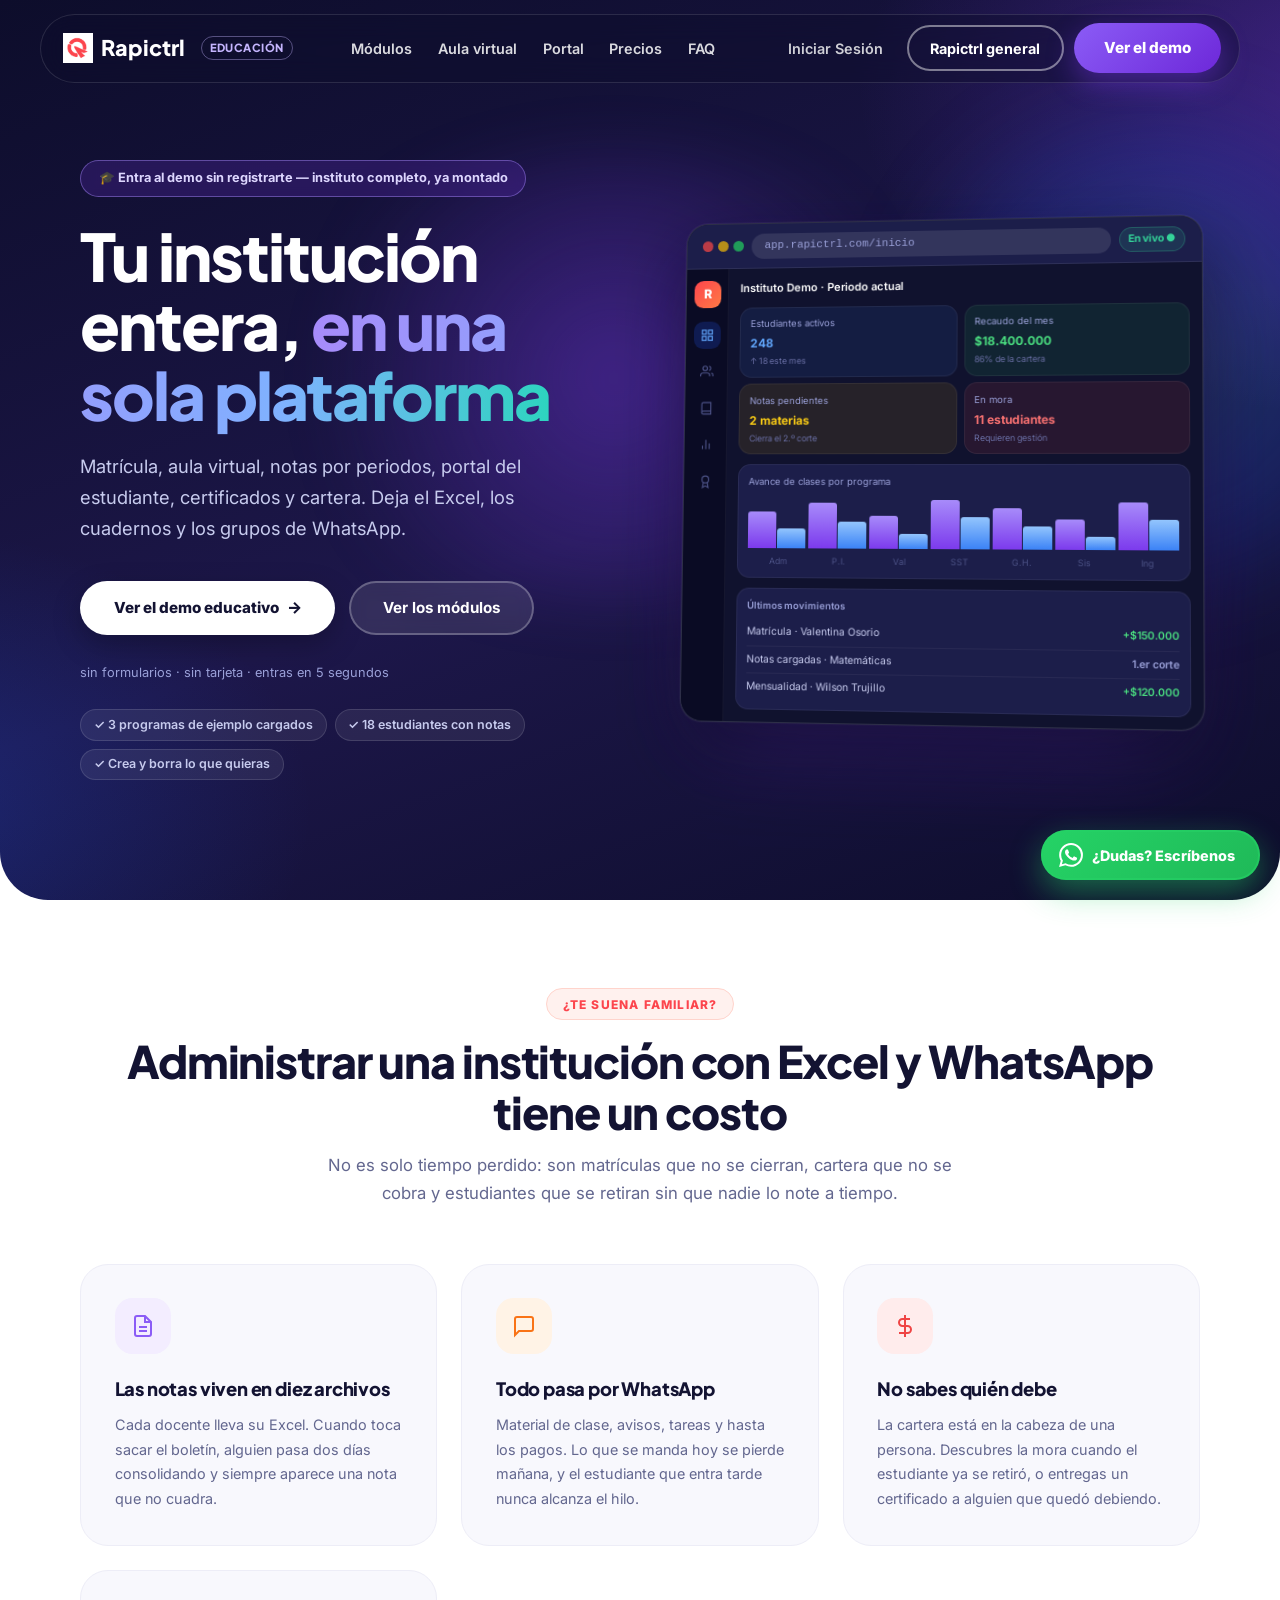
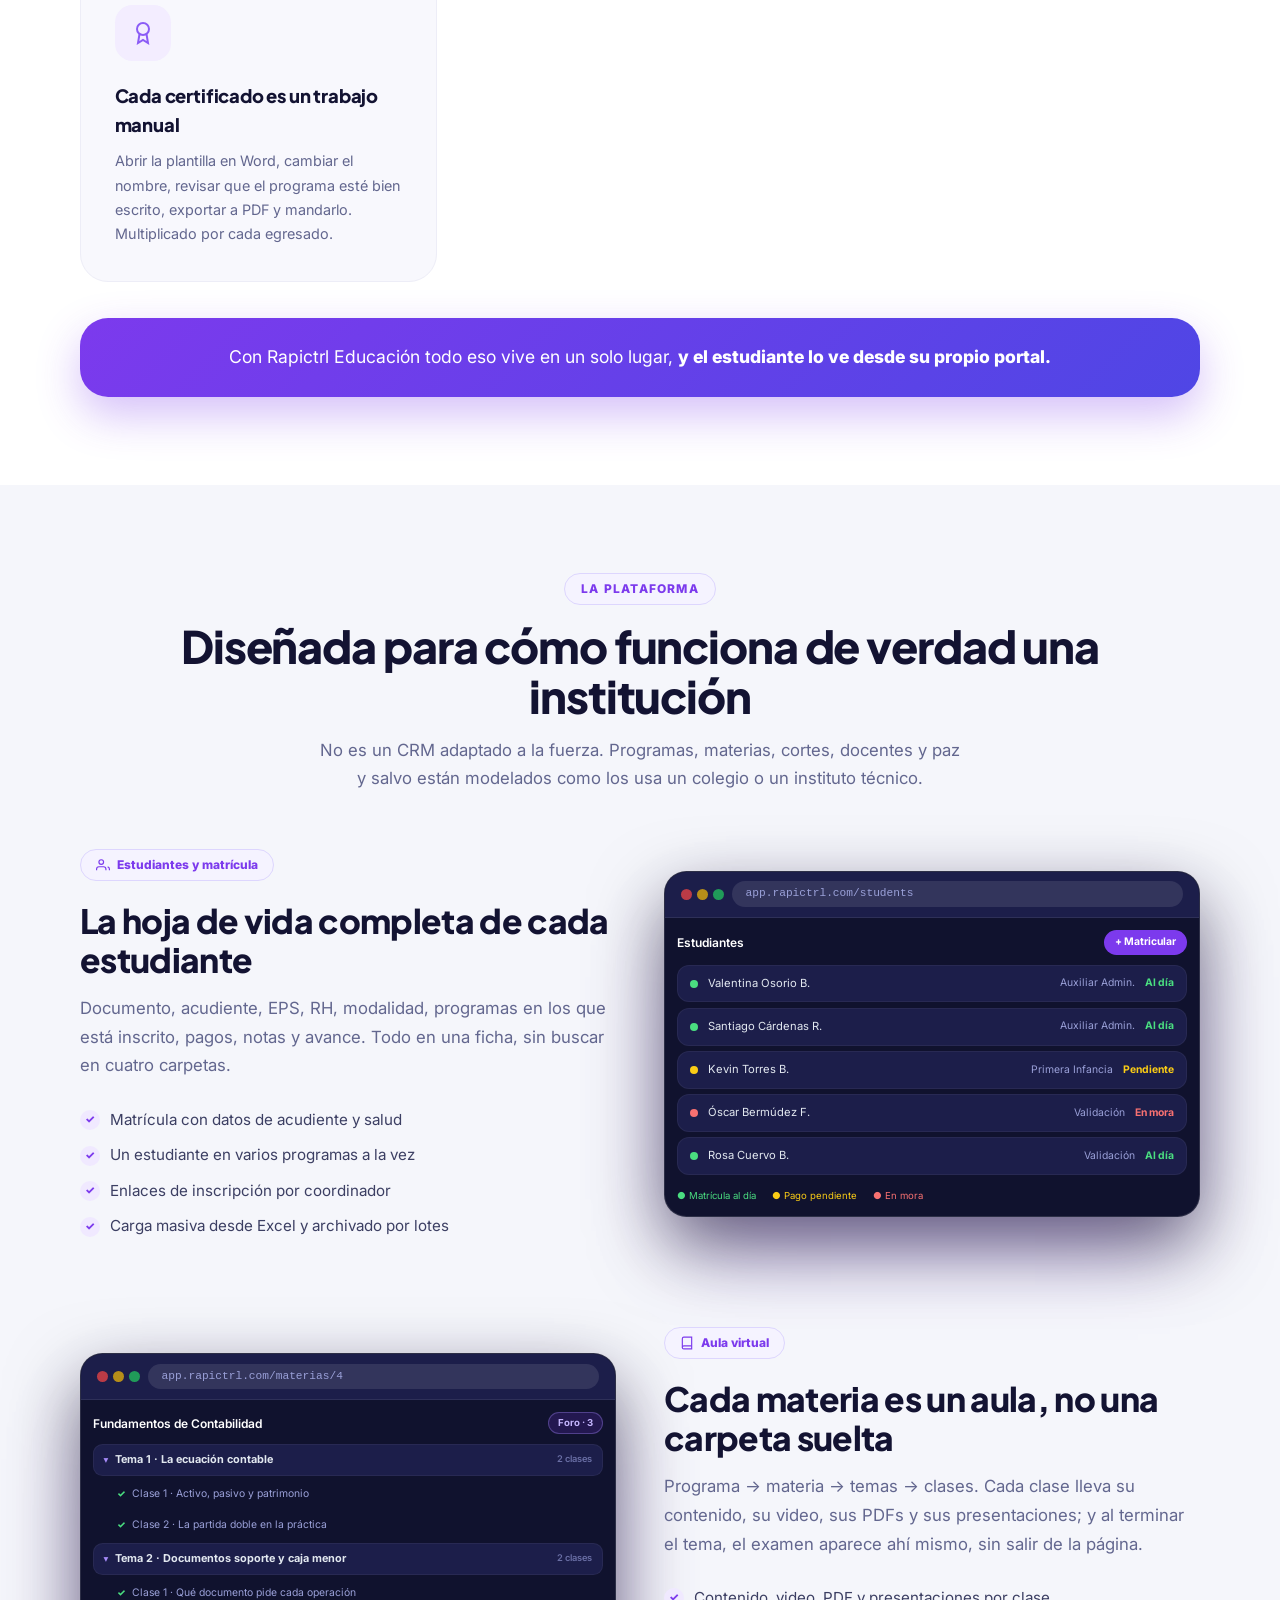
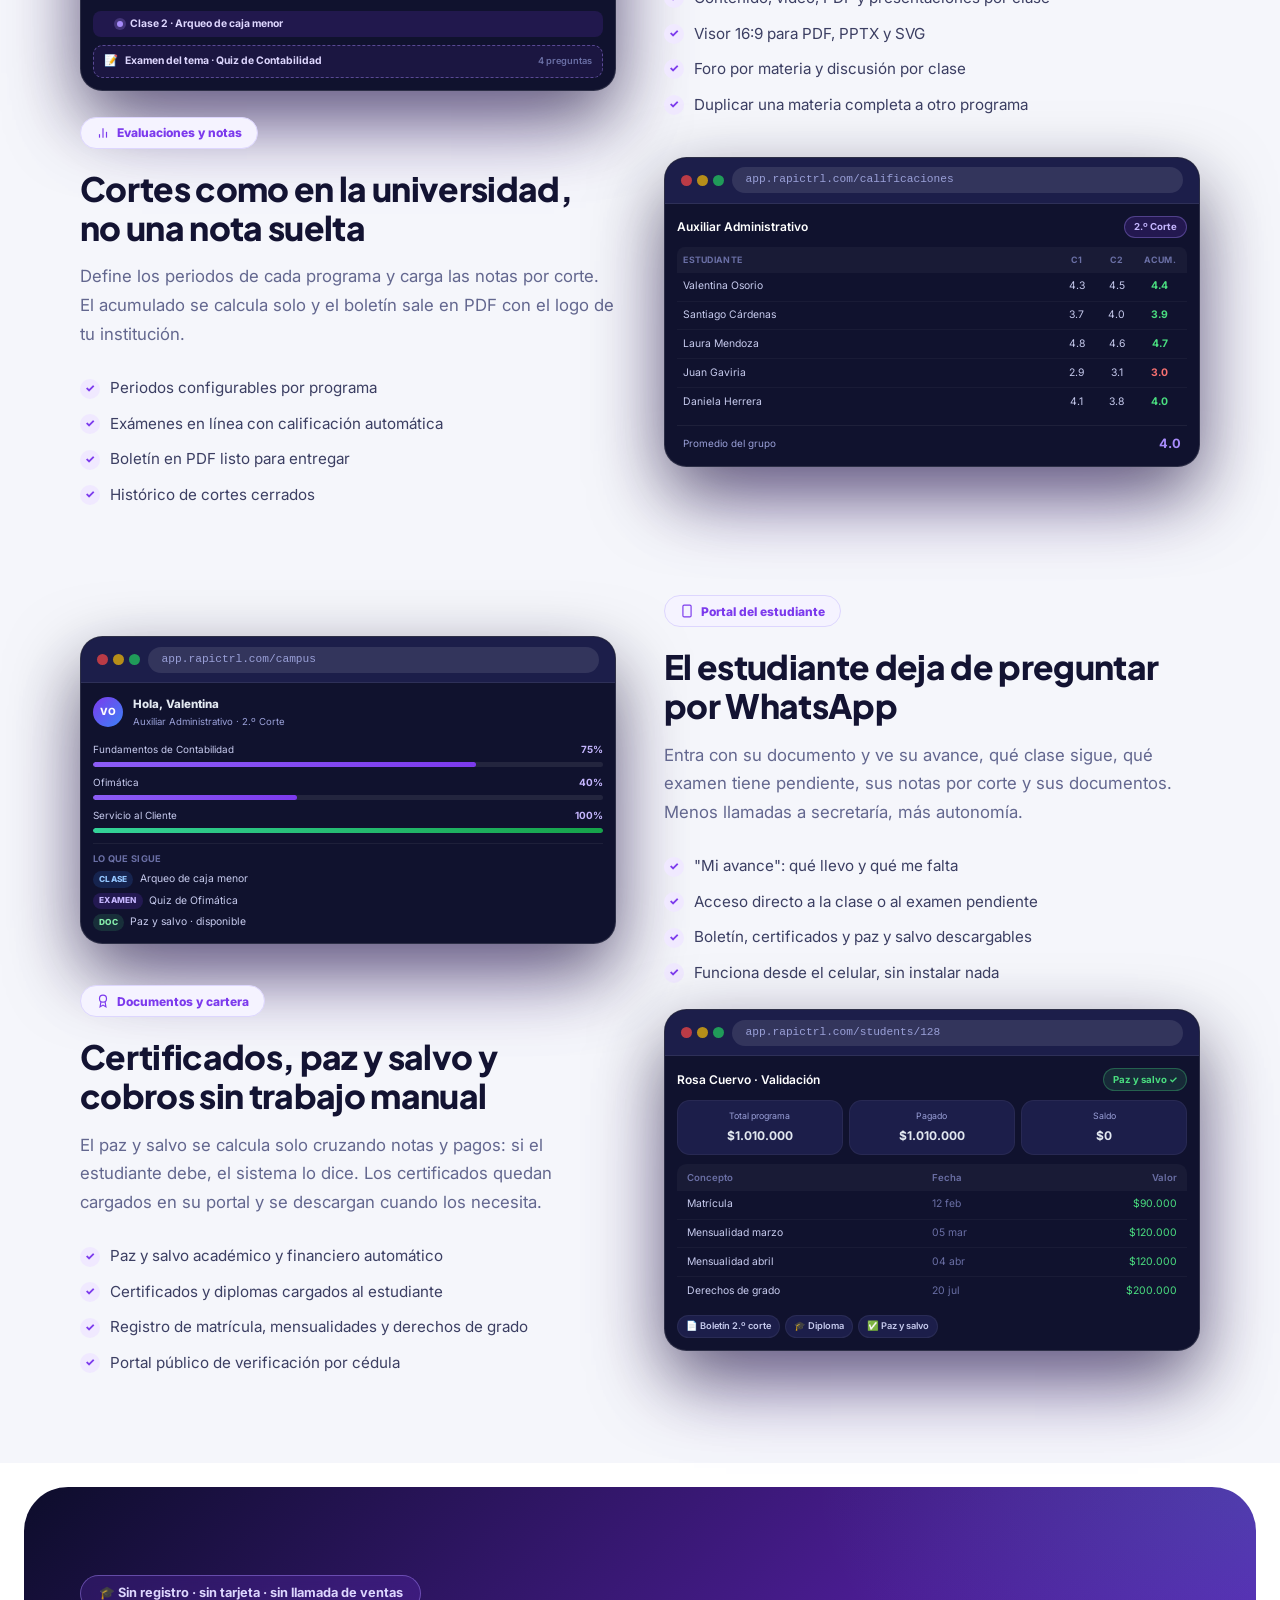
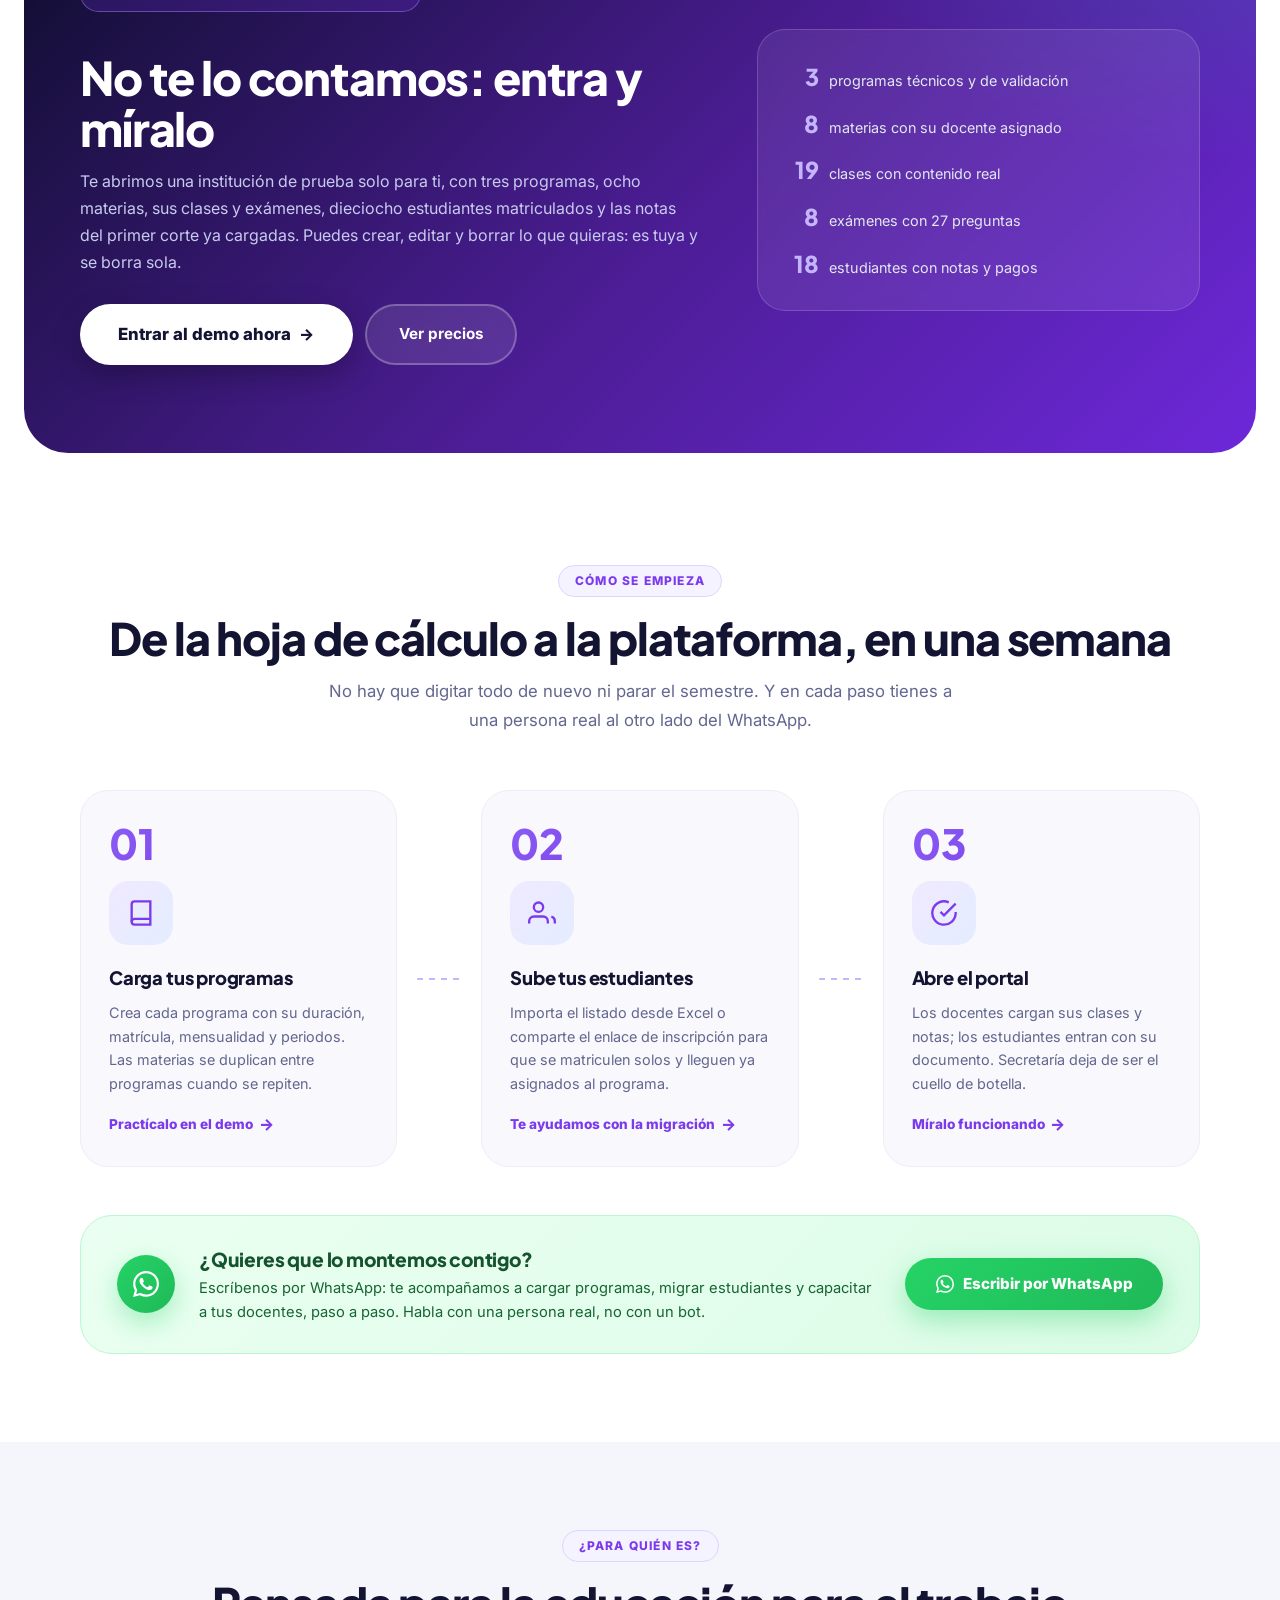
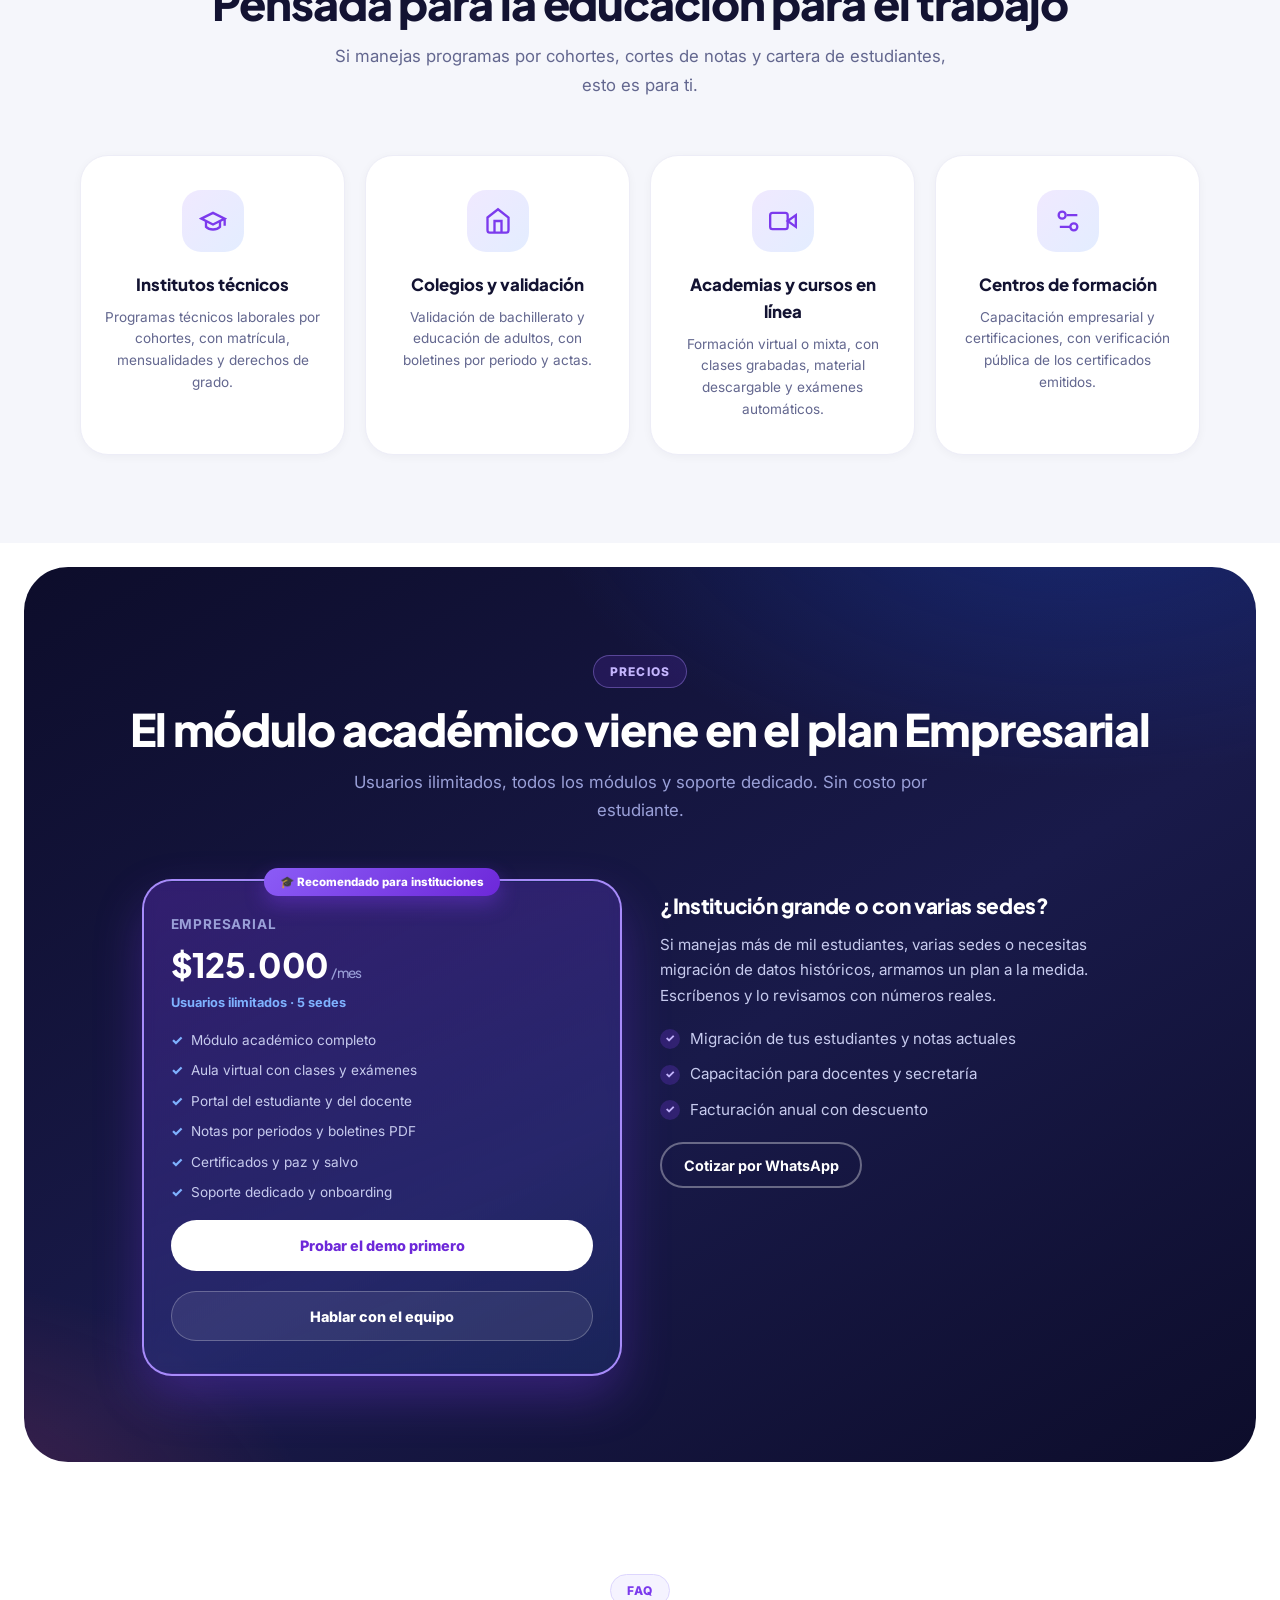
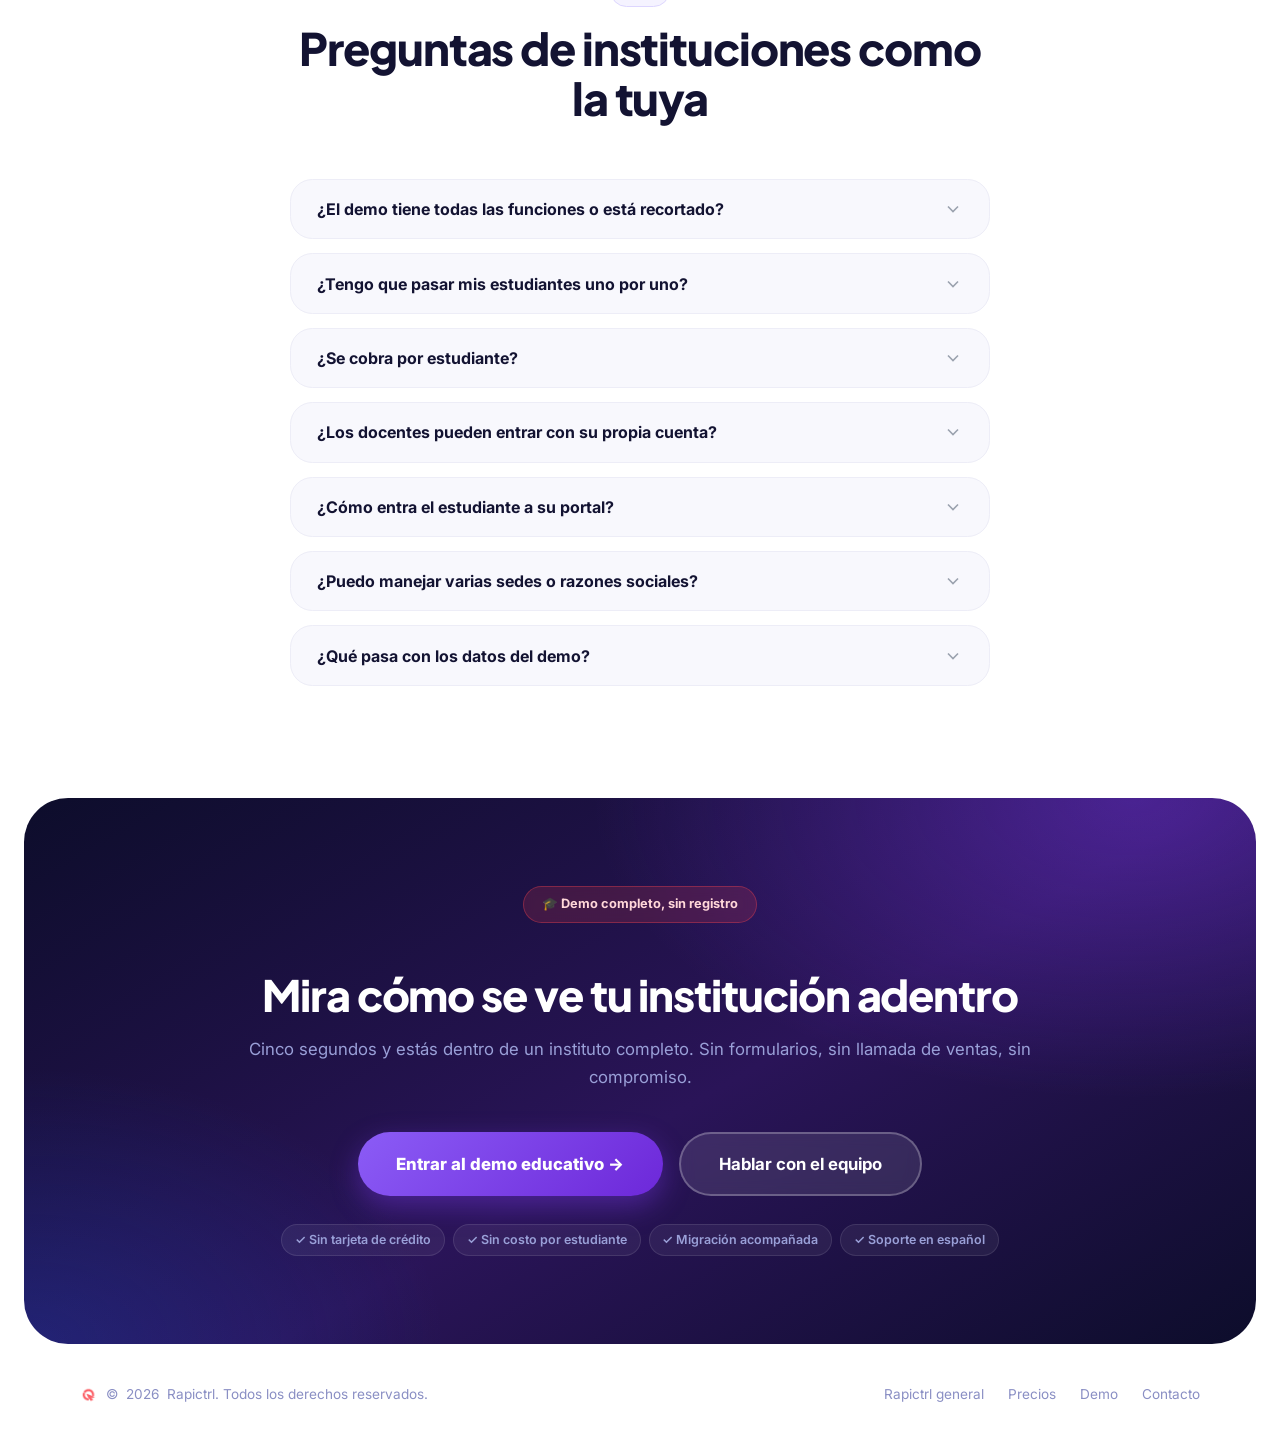
==== commit 70aa9ca8: "Refactor code structure for improved readability and maintainability" ====
--- a/educacion.html
+++ b/educacion.html
@@ -20,7 +20,7 @@
   <link rel="apple-touch-icon" href="logo.png" />
   <link rel="preconnect" href="https://fonts.googleapis.com" />
   <link rel="preconnect" href="https://fonts.gstatic.com" crossorigin />
-  <link href="https://fonts.googleapis.com/css2?family=Inter:wght@400;500;600;700;800;900&display=swap" rel="stylesheet" />
+  <link href="https://fonts.googleapis.com/css2?family=Inter:wght@400;500;600;700;800;900&family=Plus+Jakarta+Sans:wght@500;600;700;800&display=swap" rel="stylesheet" />
   <!-- Sistema de diseño compartido con la landing general + capa de educación -->
   <link rel="stylesheet" href="style.css" />
   <link rel="stylesheet" href="educacion.css" />
@@ -600,35 +600,53 @@
         <div class="section-header animate-on-scroll">
           <div class="section-eyebrow eyebrow-edu">Cómo se empieza</div>
           <h2>De la hoja de cálculo a la plataforma, en una semana</h2>
-          <p class="section-sub">No hay que digitar todo de nuevo ni parar el semestre.</p>
+          <p class="section-sub">No hay que digitar todo de nuevo ni parar el semestre. Y en cada paso tienes a una persona real al otro lado del WhatsApp.</p>
         </div>
         <div class="steps-grid">
           <div class="step-card animate-on-scroll delay-1">
-            <div class="step-num step-num-edu">1</div>
+            <div class="step-num step-num-edu">01</div>
             <div class="step-icon">
               <svg width="28" height="28" viewBox="0 0 24 24" fill="none" stroke="#7c3aed" stroke-width="2"><path d="M4 19.5A2.5 2.5 0 016.5 17H20"/><path d="M6.5 2H20v20H6.5A2.5 2.5 0 014 19.5v-15A2.5 2.5 0 016.5 2z"/></svg>
             </div>
             <h3>Carga tus programas</h3>
             <p>Crea cada programa con su duración, matrícula, mensualidad y periodos. Las materias se duplican entre programas cuando se repiten.</p>
+            <a href="https://app.rapictrl.com/demo" class="step-link">Practícalo en el demo <span class="arrow">→</span></a>
           </div>
           <div class="step-connector"></div>
           <div class="step-card animate-on-scroll delay-2">
-            <div class="step-num step-num-edu">2</div>
+            <div class="step-num step-num-edu">02</div>
             <div class="step-icon">
               <svg width="28" height="28" viewBox="0 0 24 24" fill="none" stroke="#7c3aed" stroke-width="2"><path d="M17 21v-2a4 4 0 00-4-4H5a4 4 0 00-4 4v2"/><circle cx="9" cy="7" r="4"/><path d="M23 21v-2a4 4 0 00-3-3.87"/></svg>
             </div>
             <h3>Sube tus estudiantes</h3>
             <p>Importa el listado desde Excel o comparte el enlace de inscripción para que se matriculen solos y lleguen ya asignados al programa.</p>
+            <a href="https://wa.me/573223267797?text=Hola,%20quiero%20migrar%20los%20estudiantes%20de%20mi%20instituci%C3%B3n%20a%20Rapictrl" target="_blank" class="step-link">Te ayudamos con la migración <span class="arrow">→</span></a>
           </div>
           <div class="step-connector"></div>
           <div class="step-card animate-on-scroll delay-3">
-            <div class="step-num step-num-edu">3</div>
+            <div class="step-num step-num-edu">03</div>
             <div class="step-icon">
               <svg width="28" height="28" viewBox="0 0 24 24" fill="none" stroke="#7c3aed" stroke-width="2"><path d="M22 11.08V12a10 10 0 11-5.93-9.14"/><polyline points="22 4 12 14.01 9 11.01"/></svg>
             </div>
             <h3>Abre el portal</h3>
             <p>Los docentes cargan sus clases y notas; los estudiantes entran con su documento. Secretaría deja de ser el cuello de botella.</p>
-          </div>
+            <a href="https://app.rapictrl.com/demo" class="step-link">Míralo funcionando <span class="arrow">→</span></a>
+          </div>
+        </div>
+
+        <!-- Soporte humano directo: cualquier duda cae al WhatsApp personal -->
+        <div class="support-band animate-on-scroll">
+          <div class="support-icon">
+            <svg width="26" height="26" viewBox="0 0 24 24" fill="currentColor"><path d="M17.472 14.382c-.297-.149-1.758-.867-2.03-.967-.273-.099-.471-.148-.67.15-.197.297-.767.966-.94 1.164-.173.199-.347.223-.644.075-.297-.15-1.255-.463-2.39-1.475-.883-.788-1.48-1.761-1.653-2.059-.173-.297-.018-.458.13-.606.134-.133.297-.347.446-.52.149-.174.198-.298.297-.497.1-.198.05-.371-.025-.52-.074-.149-.669-1.612-.916-2.207-.242-.579-.487-.5-.669-.51-.173-.008-.371-.01-.57-.01-.198 0-.52.074-.792.372-.272.297-1.04 1.016-1.04 2.479 0 1.462 1.065 2.875 1.213 3.074.149.198 2.096 3.2 5.077 4.487.709.306 1.262.489 1.694.625.712.227 1.36.195 1.871.118.571-.085 1.758-.719 2.006-1.413.248-.694.248-1.289.173-1.413-.074-.124-.272-.198-.57-.347m-5.421 7.403h-.004a9.87 9.87 0 01-5.031-1.378l-.361-.214-3.741.982.998-3.648-.235-.374a9.86 9.86 0 01-1.51-5.26c.001-5.45 4.436-9.884 9.888-9.884 2.64 0 5.122 1.03 6.988 2.898a9.825 9.825 0 012.893 6.994c-.003 5.45-4.437 9.884-9.885 9.884m8.413-18.297A11.815 11.815 0 0012.05 0C5.495 0 .16 5.335.157 11.892c0 2.096.547 4.142 1.588 5.945L.057 24l6.305-1.654a11.882 11.882 0 005.683 1.448h.005c6.554 0 11.89-5.335 11.893-11.893a11.821 11.821 0 00-3.48-8.413z"/></svg>
+          </div>
+          <div class="support-text">
+            <strong>¿Quieres que lo montemos contigo?</strong>
+            <p>Escríbenos por WhatsApp: te acompañamos a cargar programas, migrar estudiantes y capacitar a tus docentes, paso a paso. Habla con una persona real, no con un bot.</p>
+          </div>
+          <a href="https://wa.me/573223267797?text=Hola,%20soy%20de%20una%20instituci%C3%B3n%20educativa%20y%20quiero%20empezar%20con%20Rapictrl" target="_blank" class="btn-wa">
+            <svg width="18" height="18" viewBox="0 0 24 24" fill="currentColor"><path d="M17.472 14.382c-.297-.149-1.758-.867-2.03-.967-.273-.099-.471-.148-.67.15-.197.297-.767.966-.94 1.164-.173.199-.347.223-.644.075-.297-.15-1.255-.463-2.39-1.475-.883-.788-1.48-1.761-1.653-2.059-.173-.297-.018-.458.13-.606.134-.133.297-.347.446-.52.149-.174.198-.298.297-.497.1-.198.05-.371-.025-.52-.074-.149-.669-1.612-.916-2.207-.242-.579-.487-.5-.669-.51-.173-.008-.371-.01-.57-.01-.198 0-.52.074-.792.372-.272.297-1.04 1.016-1.04 2.479 0 1.462 1.065 2.875 1.213 3.074.149.198 2.096 3.2 5.077 4.487.709.306 1.262.489 1.694.625.712.227 1.36.195 1.871.118.571-.085 1.758-.719 2.006-1.413.248-.694.248-1.289.173-1.413-.074-.124-.272-.198-.57-.347m-5.421 7.403h-.004a9.87 9.87 0 01-5.031-1.378l-.361-.214-3.741.982.998-3.648-.235-.374a9.86 9.86 0 01-1.51-5.26c.001-5.45 4.436-9.884 9.888-9.884 2.64 0 5.122 1.03 6.988 2.898a9.825 9.825 0 012.893 6.994c-.003 5.45-4.437 9.884-9.885 9.884m8.413-18.297A11.815 11.815 0 0012.05 0C5.495 0 .16 5.335.157 11.892c0 2.096.547 4.142 1.588 5.945L.057 24l6.305-1.654a11.882 11.882 0 005.683 1.448h.005c6.554 0 11.89-5.335 11.893-11.893a11.821 11.821 0 00-3.48-8.413z"/></svg>
+            Escribir por WhatsApp
+          </a>
         </div>
       </div>
     </section>
@@ -698,7 +716,7 @@
               <li>Soporte dedicado y onboarding</li>
             </ul>
             <a href="https://app.rapictrl.com/demo" class="btn-plan edu-price-cta">Probar el demo primero</a>
-            <a href="https://wa.me/570000000000?text=Hola,%20soy%20de%20una%20instituci%C3%B3n%20educativa%20y%20quiero%20cotizar%20Rapictrl" target="_blank" class="btn-plan edu-price-alt">Hablar con el equipo</a>
+            <a href="https://wa.me/573223267797?text=Hola,%20soy%20de%20una%20instituci%C3%B3n%20educativa%20y%20quiero%20cotizar%20Rapictrl" target="_blank" class="btn-plan edu-price-alt">Hablar con el equipo</a>
           </div>
 
           <div class="edu-price-note">
@@ -709,7 +727,7 @@
               <li>Capacitación para docentes y secretaría</li>
               <li>Facturación anual con descuento</li>
             </ul>
-            <a href="https://wa.me/570000000000?text=Hola,%20quiero%20cotizar%20Rapictrl%20para%20una%20instituci%C3%B3n%20con%20varias%20sedes" target="_blank" class="btn-outline btn-outline-light">Cotizar por WhatsApp</a>
+            <a href="https://wa.me/573223267797?text=Hola,%20quiero%20cotizar%20Rapictrl%20para%20una%20instituci%C3%B3n%20con%20varias%20sedes" target="_blank" class="btn-outline btn-outline-light">Cotizar por WhatsApp</a>
           </div>
         </div>
       </div>
@@ -804,7 +822,7 @@
             <a href="https://app.rapictrl.com/demo" class="btn-primary btn-edu btn-lg">
               Entrar al demo educativo →
             </a>
-            <a href="https://wa.me/570000000000?text=Hola,%20soy%20de%20una%20instituci%C3%B3n%20educativa%20y%20quiero%20saber%20m%C3%A1s%20de%20Rapictrl" target="_blank" class="btn-glass btn-lg">
+            <a href="https://wa.me/573223267797?text=Hola,%20soy%20de%20una%20instituci%C3%B3n%20educativa%20y%20quiero%20saber%20m%C3%A1s%20de%20Rapictrl" target="_blank" class="btn-glass btn-lg">
               Hablar con el equipo
             </a>
           </div>
@@ -825,11 +843,17 @@
           <a href="index.html">Rapictrl general</a>
           <a href="#pricing">Precios</a>
           <a href="https://app.rapictrl.com/demo">Demo</a>
-          <a href="https://wa.me/570000000000" target="_blank">Contacto</a>
+          <a href="https://wa.me/573223267797" target="_blank">Contacto</a>
         </nav>
       </div>
     </div>
   </footer>
+
+  <!-- Botón flotante de soporte por WhatsApp -->
+  <a href="https://wa.me/573223267797?text=Hola,%20soy%20de%20una%20instituci%C3%B3n%20educativa%20y%20tengo%20una%20duda%20sobre%20Rapictrl" target="_blank" class="wa-fab" aria-label="Soporte por WhatsApp">
+    <svg width="24" height="24" viewBox="0 0 24 24" fill="currentColor"><path d="M17.472 14.382c-.297-.149-1.758-.867-2.03-.967-.273-.099-.471-.148-.67.15-.197.297-.767.966-.94 1.164-.173.199-.347.223-.644.075-.297-.15-1.255-.463-2.39-1.475-.883-.788-1.48-1.761-1.653-2.059-.173-.297-.018-.458.13-.606.134-.133.297-.347.446-.52.149-.174.198-.298.297-.497.1-.198.05-.371-.025-.52-.074-.149-.669-1.612-.916-2.207-.242-.579-.487-.5-.669-.51-.173-.008-.371-.01-.57-.01-.198 0-.52.074-.792.372-.272.297-1.04 1.016-1.04 2.479 0 1.462 1.065 2.875 1.213 3.074.149.198 2.096 3.2 5.077 4.487.709.306 1.262.489 1.694.625.712.227 1.36.195 1.871.118.571-.085 1.758-.719 2.006-1.413.248-.694.248-1.289.173-1.413-.074-.124-.272-.198-.57-.347m-5.421 7.403h-.004a9.87 9.87 0 01-5.031-1.378l-.361-.214-3.741.982.998-3.648-.235-.374a9.86 9.86 0 01-1.51-5.26c.001-5.45 4.436-9.884 9.888-9.884 2.64 0 5.122 1.03 6.988 2.898a9.825 9.825 0 012.893 6.994c-.003 5.45-4.437 9.884-9.885 9.884m8.413-18.297A11.815 11.815 0 0012.05 0C5.495 0 .16 5.335.157 11.892c0 2.096.547 4.142 1.588 5.945L.057 24l6.305-1.654a11.882 11.882 0 005.683 1.448h.005c6.554 0 11.89-5.335 11.893-11.893a11.821 11.821 0 00-3.48-8.413z"/></svg>
+    <span class="wa-fab-label">¿Dudas? Escríbenos</span>
+  </a>
 
   <script src="script.js"></script>
 </body>
--- a/style.css
+++ b/style.css
@@ -1,15 +1,16 @@
 /* ═══════════════════════════════════════════════════════════
-   RAPICTRL LANDING — style.css
-   Colores principales:
-     navy-darkest : #030d1f
-     navy-dark    : #0a1f3d
-     navy-mid     : #0c2044
-     red-brand    : #fc454d   (color del logo — CTAs y acentos de marca)
-     red-brand-dk : #d6323a
-     red-brand-lt : #ffece9
-     blue-primary : #1d4ed8   (color del producto — datos financieros)
-     blue-light   : #3b82f6
-     blue-lighter : #60a5fa
+   RAPICTRL LANDING — style.css  (glow-up estilo Nequi)
+   Sistema: todo redondeado (pills y radios 20–32px), tipografía
+   display gigante, gradientes vivos, nav flotante tipo píldora,
+   sombras de color y blobs orgánicos.
+
+   Colores:
+     ink          : #0d0d2b   (fondo oscuro base, azul-tinta)
+     ink-2        : #191a4a
+     red-brand    : #fc454d   (marca — CTAs)
+     coral        : #ff7a45   (acento cálido del gradiente)
+     blue-primary : #1d4ed8   (producto / datos)
+     aqua         : #2dd4bf   (acento fresco)
 ═══════════════════════════════════════════════════════════ */
 
 /* ── Reset & base ────────────────────────────────────────── */
@@ -19,16 +20,22 @@
 
 body {
   font-family: 'Inter', system-ui, -apple-system, sans-serif;
-  color: #111827;
+  color: #131332;
   background: #fff;
   line-height: 1.6;
   -webkit-font-smoothing: antialiased;
+}
+
+h1, h2, h3, .plan-price, .step-big-num {
+  font-family: 'Plus Jakarta Sans', 'Inter', system-ui, sans-serif;
 }
 
 img { max-width: 100%; display: block; }
 a { text-decoration: none; }
 ul { list-style: none; }
 button { cursor: pointer; border: none; background: none; font-family: inherit; }
+
+::selection { background: #fc454d; color: #fff; }
 
 /* ── Layout helpers ──────────────────────────────────────── */
 .container {
@@ -40,24 +47,27 @@
 @media (min-width: 640px)  { .container { padding: 0 2rem; } }
 @media (min-width: 1024px) { .container { padding: 0 2.5rem; } }
 
-.section { padding: 5rem 0; }
+.section { padding: 5.5rem 0; }
 .bg-white { background: #ffffff; }
-.bg-gray  { background: #f9fafb; }
-.bg-dark  { background: linear-gradient(150deg, #030d1f 0%, #0c2044 50%, #030d1f 100%); }
+.bg-gray  { background: #f5f6fb; }
+
+/* Secciones oscuras "flotantes": tarjetas gigantes redondeadas,
+   marca de la casa del glow-up (estilo Nequi). */
+.bg-dark {
+  background:
+    radial-gradient(900px 500px at 85% -10%, rgba(29,78,216,.35), transparent 60%),
+    radial-gradient(700px 460px at -10% 110%, rgba(252,69,77,.22), transparent 60%),
+    linear-gradient(150deg, #0d0d2b 0%, #191a4a 55%, #0d0d2b 100%);
+  border-radius: clamp(1.5rem, 3.5vw, 2.75rem);
+  margin: clamp(.75rem, 2vw, 1.5rem);
+  overflow: hidden;
+}
 
 /* ── Animations ──────────────────────────────────────────── */
 @keyframes fadeInUp {
   from { opacity: 0; transform: translateY(32px); }
   to   { opacity: 1; transform: translateY(0); }
 }
-@keyframes fadeInLeft {
-  from { opacity: 0; transform: translateX(-32px); }
-  to   { opacity: 1; transform: translateX(0); }
-}
-@keyframes fadeInRight {
-  from { opacity: 0; transform: translateX(32px); }
-  to   { opacity: 1; transform: translateX(0); }
-}
 
 .animate-on-scroll {
   opacity: 0;
@@ -73,128 +83,147 @@
 .delay-3 { transition-delay: 0.36s; }
 .delay-4 { transition-delay: 0.48s; }
 
-/* ── Buttons ─────────────────────────────────────────────── */
+/* ── Buttons (todos pill) ────────────────────────────────── */
 .btn-primary {
   display: inline-flex;
   align-items: center;
+  justify-content: center;
   gap: .5rem;
-  background: linear-gradient(135deg, #fc454d 0%, #d6323a 100%);
+  background: linear-gradient(135deg, #fc454d 0%, #ff7a45 100%);
+  color: #fff;
+  font-weight: 800;
+  font-size: .95rem;
+  padding: .8rem 1.9rem;
+  border-radius: 9999px;
+  box-shadow: 0 10px 28px rgba(252,69,77,.4);
+  transition: transform .2s, box-shadow .2s, filter .2s;
+}
+.btn-primary:hover { transform: translateY(-2px) scale(1.02); box-shadow: 0 14px 34px rgba(252,69,77,.5); filter: brightness(1.05); }
+
+.btn-white {
+  display: inline-flex;
+  align-items: center;
+  justify-content: center;
+  gap: .5rem;
+  background: #fff;
+  color: #131332;
+  font-weight: 800;
+  font-size: .95rem;
+  padding: .9rem 2.1rem;
+  border-radius: 9999px;
+  box-shadow: 0 10px 28px rgba(0,0,0,.25);
+  transition: transform .2s, box-shadow .2s;
+}
+.btn-white:hover { transform: translateY(-2px) scale(1.02); box-shadow: 0 14px 36px rgba(0,0,0,.3); }
+
+.btn-glass {
+  display: inline-flex;
+  align-items: center;
+  justify-content: center;
+  gap: .5rem;
+  background: rgba(255,255,255,.1);
+  border: 2px solid rgba(255,255,255,.25);
   color: #fff;
   font-weight: 700;
   font-size: .95rem;
-  padding: .75rem 1.75rem;
-  border-radius: .75rem;
-  border: 2px solid rgba(255,255,255,.15);
-  box-shadow: 0 8px 24px rgba(252,69,77,.35);
-  transition: opacity .2s, transform .2s, box-shadow .2s;
-}
-.btn-primary:hover { opacity: .92; transform: translateY(-1px); box-shadow: 0 10px 28px rgba(252,69,77,.45); }
-
-.btn-white {
-  display: inline-flex;
-  align-items: center;
-  gap: .5rem;
-  background: #fff;
-  color: #0a1f3d;
-  font-weight: 700;
-  font-size: .95rem;
-  padding: .875rem 2rem;
-  border-radius: .75rem;
-  box-shadow: 0 8px 24px rgba(0,0,0,.18);
-  transition: transform .2s, box-shadow .2s;
-}
-.btn-white:hover { transform: translateY(-2px); box-shadow: 0 12px 30px rgba(0,0,0,.22); }
-
-.btn-glass {
-  display: inline-flex;
-  align-items: center;
-  gap: .5rem;
-  background: rgba(255,255,255,.1);
-  border: 2px solid rgba(255,255,255,.2);
-  color: #fff;
-  font-weight: 600;
-  font-size: .95rem;
-  padding: .875rem 2rem;
-  border-radius: .75rem;
+  padding: .8rem 2rem;
+  border-radius: 9999px;
   backdrop-filter: blur(8px);
-  transition: background .2s;
-}
-.btn-glass:hover { background: rgba(255,255,255,.15); }
+  transition: background .2s, transform .2s;
+}
+.btn-glass:hover { background: rgba(255,255,255,.18); transform: translateY(-2px); }
 
 .btn-outline {
   display: inline-flex;
   align-items: center;
+  justify-content: center;
   gap: .5rem;
   border: 2px solid rgba(255,255,255,.45);
   color: #fff;
+  font-weight: 700;
+  font-size: .9rem;
+  padding: .6rem 1.35rem;
+  border-radius: 9999px;
+  transition: background .2s, transform .2s;
+}
+.btn-outline:hover { background: rgba(255,255,255,.12); transform: translateY(-1px); }
+
+.btn-ghost {
+  color: rgba(255,255,255,.8);
   font-weight: 600;
   font-size: .9rem;
-  padding: .65rem 1.25rem;
-  border-radius: .65rem;
-  transition: background .2s;
-}
-.btn-outline:hover { background: rgba(255,255,255,.1); }
-
-.btn-ghost {
-  color: rgba(255,255,255,.75);
-  font-weight: 500;
-  font-size: .9rem;
-  padding: .65rem .75rem;
-  border-radius: .5rem;
-  transition: color .2s;
-}
-.btn-ghost:hover { color: #fff; }
+  padding: .6rem .9rem;
+  border-radius: 9999px;
+  transition: color .2s, background .2s;
+}
+.btn-ghost:hover { color: #fff; background: rgba(255,255,255,.1); }
 
 .btn-google {
   display: inline-flex;
   align-items: center;
+  justify-content: center;
   gap: .65rem;
   background: #fff;
   color: #1f2937;
-  font-weight: 600;
+  font-weight: 700;
   font-size: .95rem;
-  padding: .75rem 1.5rem;
-  border-radius: .75rem;
-  box-shadow: 0 4px 16px rgba(0,0,0,.15);
-  transition: opacity .2s, transform .2s;
-}
-.btn-google:hover { opacity: .9; transform: translateY(-1px); }
-
-.btn-lg { padding: 1rem 2.25rem; font-size: 1rem; }
+  padding: .75rem 1.6rem;
+  border-radius: 9999px;
+  box-shadow: 0 6px 20px rgba(0,0,0,.18);
+  transition: transform .2s, box-shadow .2s;
+}
+.btn-google:hover { transform: translateY(-1px); box-shadow: 0 10px 26px rgba(0,0,0,.24); }
+
+.btn-lg { padding: 1.05rem 2.4rem; font-size: 1.05rem; }
+
+/* Botón WhatsApp (soporte) */
+.btn-wa {
+  display: inline-flex;
+  align-items: center;
+  justify-content: center;
+  gap: .55rem;
+  background: linear-gradient(135deg, #25d366, #1fb958);
+  color: #fff;
+  font-weight: 800;
+  font-size: .95rem;
+  padding: .85rem 1.9rem;
+  border-radius: 9999px;
+  box-shadow: 0 10px 28px rgba(37,211,102,.4);
+  transition: transform .2s, box-shadow .2s;
+  white-space: nowrap;
+}
+.btn-wa:hover { transform: translateY(-2px) scale(1.02); box-shadow: 0 14px 34px rgba(37,211,102,.5); }
+.btn-wa svg { flex-shrink: 0; }
 
 /* ── Badges ──────────────────────────────────────────────── */
 .badge {
   display: inline-flex;
   align-items: center;
   gap: .4rem;
-  background: rgba(252,69,77,.16);
-  border: 1px solid rgba(252,69,77,.35);
-  color: #ffb3b7;
+  background: rgba(255,255,255,.1);
+  border: 1px solid rgba(255,255,255,.22);
+  color: #ffd7d9;
   font-size: .8rem;
-  font-weight: 600;
-  padding: .35rem 1rem;
+  font-weight: 700;
+  padding: .45rem 1.1rem;
   border-radius: 9999px;
   margin-bottom: 1.5rem;
+  backdrop-filter: blur(6px);
 }
 .badge-blue {
-  background: rgba(29,78,216,.2);
-  border-color: rgba(96,165,250,.35);
+  background: rgba(29,78,216,.22);
+  border-color: rgba(96,165,250,.4);
   color: #93c5fd;
 }
-.badge-shield { background: rgba(252,69,77,.14); border-color: rgba(252,69,77,.32); color: #ffd7d9; }
-
-/* ── Header ──────────────────────────────────────────────── */
+.badge-shield { background: rgba(252,69,77,.16); border-color: rgba(252,69,77,.35); color: #ffd7d9; }
+
+/* ── Header flotante tipo píldora ────────────────────────── */
 .site-header {
   position: fixed;
   top: 0; left: 0; right: 0;
   z-index: 100;
-  padding: 1rem 0;
-  transition: background .3s, box-shadow .3s, padding .3s;
-}
-.site-header.scrolled {
-  background: #fff;
-  box-shadow: 0 1px 16px rgba(0,0,0,.1);
-  padding: .65rem 0;
+  padding: .85rem 1rem 0;
+  transition: padding .3s;
 }
 
 .header-inner {
@@ -202,19 +231,32 @@
   align-items: center;
   justify-content: space-between;
   gap: 1rem;
+  background: rgba(13,13,43,.4);
+  border: 1px solid rgba(255,255,255,.12);
+  backdrop-filter: blur(14px);
+  -webkit-backdrop-filter: blur(14px);
+  border-radius: 9999px;
+  padding: .55rem 1.1rem .55rem 1.35rem;
+  transition: background .3s, box-shadow .3s, border-color .3s;
+}
+.site-header.scrolled .header-inner {
+  background: rgba(255,255,255,.92);
+  border-color: rgba(0,0,0,.05);
+  box-shadow: 0 8px 30px rgba(13,13,43,.14);
 }
 
 .logo {
   display: inline-flex;
   align-items: center;
   gap: .5rem;
-  font-size: 1.5rem;
-  font-weight: 800;
+  font-size: 1.35rem;
+  font-weight: 800;
+  font-family: 'Plus Jakarta Sans', 'Inter', sans-serif;
   color: #fff;
   white-space: nowrap;
   transition: color .3s;
 }
-.site-header.scrolled .logo { color: #111827; }
+.site-header.scrolled .logo { color: #131332; }
 .logo-mark { height: 30px; width: 30px; flex-shrink: 0; }
 .footer-brand { display: inline-flex; align-items: center; gap: .5rem; }
 .footer-logo-mark { height: 18px; width: 18px; flex-shrink: 0; opacity: .85; }
@@ -222,12 +264,12 @@
 .main-nav {
   display: none;
   align-items: center;
-  gap: 2rem;
+  gap: 1.6rem;
 }
 .main-nav a {
   font-size: .9rem;
-  font-weight: 500;
-  color: rgba(255,255,255,.8);
+  font-weight: 600;
+  color: rgba(255,255,255,.85);
   transition: color .2s;
 }
 .main-nav a:hover { color: #fff; }
@@ -239,28 +281,28 @@
 .header-actions {
   display: none;
   align-items: center;
-  gap: .75rem;
+  gap: .6rem;
 }
 @media (min-width: 1024px) { .header-actions { display: flex; } }
 
 .site-header.scrolled .btn-ghost { color: #4b5563; }
-.site-header.scrolled .btn-ghost:hover { color: #fc454d; }
+.site-header.scrolled .btn-ghost:hover { color: #fc454d; background: rgba(252,69,77,.07); }
 .site-header.scrolled .btn-outline {
   border-color: #fc454d;
   color: #fc454d;
 }
-.site-header.scrolled .btn-outline:hover { background: rgba(252,69,77,.06); }
+.site-header.scrolled .btn-outline:hover { background: rgba(252,69,77,.07); }
 
 /* Hamburger */
 .hamburger {
   display: flex;
   flex-direction: column;
   gap: 5px;
-  padding: .4rem;
-  border-radius: .5rem;
+  padding: .55rem;
+  border-radius: 9999px;
   transition: background .2s;
 }
-.hamburger:hover { background: rgba(255,255,255,.1); }
+.hamburger:hover { background: rgba(255,255,255,.12); }
 .hamburger span {
   width: 22px; height: 2px;
   background: #fff;
@@ -270,17 +312,26 @@
 .site-header.scrolled .hamburger span { background: #374151; }
 @media (min-width: 1024px) { .hamburger { display: none; } }
 
-/* Mobile menu */
+/* Mobile menu — tarjeta redondeada colgando del pill */
 .mobile-menu {
   display: none;
-  background: linear-gradient(135deg, #030d1f 0%, #0c2044 100%);
-  border-top: 1px solid rgba(255,255,255,.08);
+  max-width: 1200px;
+  margin: .55rem auto 0;
+  background: rgba(13,13,43,.92);
+  backdrop-filter: blur(14px);
+  border: 1px solid rgba(255,255,255,.12);
+  border-radius: 1.5rem;
+  overflow: hidden;
 }
 .mobile-menu.open { display: block; }
-.site-header.scrolled .mobile-menu { background: #fff; border-top: 1px solid #f3f4f6; }
+.site-header.scrolled .mobile-menu {
+  background: rgba(255,255,255,.97);
+  border-color: rgba(0,0,0,.06);
+  box-shadow: 0 16px 40px rgba(13,13,43,.16);
+}
 
 .mobile-menu nav {
-  padding: 1rem 1.5rem 1.5rem;
+  padding: 1rem 1.25rem 1.35rem;
   display: flex;
   flex-direction: column;
   gap: .25rem;
@@ -288,20 +339,20 @@
 .mobile-link {
   display: block;
   font-size: .95rem;
-  font-weight: 500;
-  color: rgba(255,255,255,.8);
-  padding: .6rem .5rem;
-  border-radius: .5rem;
+  font-weight: 600;
+  color: rgba(255,255,255,.85);
+  padding: .6rem .8rem;
+  border-radius: .9rem;
   transition: background .2s;
 }
 .mobile-link:hover { background: rgba(255,255,255,.08); color: #fff; }
 .site-header.scrolled .mobile-link { color: #374151; }
-.site-header.scrolled .mobile-link:hover { background: #f9fafb; }
-.mobile-divider { border: none; border-top: 1px solid rgba(255,255,255,.1); margin: .5rem 0; }
-.site-header.scrolled .mobile-divider { border-top-color: #f3f4f6; }
+.site-header.scrolled .mobile-link:hover { background: #f5f6fb; }
+.mobile-divider { border: none; border-top: 1px solid rgba(255,255,255,.12); margin: .5rem 0; }
+.site-header.scrolled .mobile-divider { border-top-color: #eceef5; }
 .w-full { width: 100%; }
 .text-center { text-align: center; }
-.block { display: block; }
+.block { display: flex; }
 .mt-2 { margin-top: .5rem; }
 
 /* ── Hero ────────────────────────────────────────────────── */
@@ -310,37 +361,44 @@
   min-height: 100vh;
   display: flex;
   align-items: center;
-  padding: 6rem 0 4rem;
+  padding: 7.5rem 0 5rem;
   overflow: hidden;
-  background: linear-gradient(150deg, #030d1f 0%, #0a1f3d 55%, #030d1f 100%);
-}
-
-.hero-bg-grid {
-  position: absolute; inset: 0;
-  background-image:
-    linear-gradient(rgba(255,255,255,.04) 1px, transparent 1px),
-    linear-gradient(90deg, rgba(255,255,255,.04) 1px, transparent 1px);
-  background-size: 60px 60px;
-  pointer-events: none;
-}
+  background:
+    radial-gradient(1000px 600px at 110% 10%, rgba(29,78,216,.4), transparent 55%),
+    radial-gradient(800px 520px at -10% 90%, rgba(252,69,77,.28), transparent 55%),
+    linear-gradient(160deg, #0d0d2b 0%, #191a4a 55%, #0d0d2b 100%);
+  border-radius: 0 0 clamp(1.75rem, 4vw, 3rem) clamp(1.75rem, 4vw, 3rem);
+}
+
+/* Blobs orgánicos animados */
 .hero-glow {
   position: absolute;
-  top: 40%; left: 50%;
+  top: 42%; left: 48%;
   transform: translate(-50%, -50%);
-  width: 700px; height: 400px;
-  background: radial-gradient(ellipse, rgba(252,69,77,.22) 0%, transparent 70%);
+  width: 720px; height: 460px;
+  background: radial-gradient(ellipse, rgba(252,69,77,.28) 0%, transparent 70%);
   border-radius: 50%;
   pointer-events: none;
-  filter: blur(20px);
+  filter: blur(28px);
+  animation: blobDrift 12s ease-in-out infinite;
 }
 .hero-glow-blue {
   position: absolute;
-  top: 10%; right: -10%;
-  width: 500px; height: 500px;
-  background: radial-gradient(ellipse, rgba(29,78,216,.2) 0%, transparent 70%);
+  top: 8%; right: -12%;
+  width: 560px; height: 560px;
+  background: radial-gradient(ellipse, rgba(45,212,191,.18) 0%, rgba(29,78,216,.22) 45%, transparent 70%);
   border-radius: 50%;
   pointer-events: none;
-  filter: blur(30px);
+  filter: blur(34px);
+  animation: blobDrift 14s ease-in-out infinite reverse;
+}
+@keyframes blobDrift {
+  0%, 100% { transform: translate(-50%, -50%) scale(1); }
+  50%      { transform: translate(-46%, -54%) scale(1.08); }
+}
+.hero-glow-blue { transform: none; }
+@media (prefers-reduced-motion: reduce) {
+  .hero-glow, .hero-glow-blue, .hero-mockup-wrapper { animation: none !important; }
 }
 
 .hero-inner {
@@ -352,21 +410,21 @@
   width: 100%;
 }
 @media (min-width: 1024px) {
-  .hero-inner { grid-template-columns: 1fr 1fr; }
+  .hero-inner { grid-template-columns: 1.05fr 1fr; }
 }
 
 .hero-copy { color: #fff; }
 
 .hero-copy h1 {
-  font-size: clamp(2.2rem, 5vw, 3.6rem);
-  font-weight: 900;
-  line-height: 1.1;
-  margin-bottom: 1.25rem;
-  letter-spacing: -.02em;
+  font-size: clamp(2.5rem, 5.5vw, 4.1rem);
+  font-weight: 800;
+  line-height: 1.06;
+  margin-bottom: 1.35rem;
+  letter-spacing: -.03em;
 }
 
 .text-gradient {
-  background: linear-gradient(90deg, #fc454d, #ff9a9e);
+  background: linear-gradient(90deg, #fc454d 0%, #ff7a45 55%, #ffb36b 100%);
   -webkit-background-clip: text;
   -webkit-text-fill-color: transparent;
   background-clip: text;
@@ -374,10 +432,10 @@
 .text-blue-400 { color: #60a5fa; }
 
 .hero-sub {
-  font-size: 1.1rem;
-  color: #cbd5e1;
-  margin-bottom: 2rem;
-  max-width: 30rem;
+  font-size: 1.15rem;
+  color: #c7cbee;
+  margin-bottom: 2.25rem;
+  max-width: 31rem;
   line-height: 1.7;
 }
 
@@ -392,22 +450,31 @@
   display: flex;
   flex-direction: column;
   gap: .6rem;
-  margin-bottom: 1.5rem;
-}
-.hero-register-label { font-size: .8rem; color: #94a3b8; }
+  margin-bottom: 1.6rem;
+}
+.hero-register-label { font-size: .8rem; color: #9aa0d8; }
+.hero-register .btn-google { align-self: flex-start; }
 
 .trust-badges {
   display: flex;
   flex-wrap: wrap;
-  gap: 1rem;
-  font-size: .8rem;
-  color: #94a3b8;
-}
-.trust-badges span { display: flex; align-items: center; gap: .25rem; }
-
-.arrow { font-size: 1rem; }
-
-/* ── Hero mockup wrapper (floating visual) ───────────────── */
+  gap: .5rem;
+  font-size: .78rem;
+  color: #c7cbee;
+}
+.trust-badges span {
+  display: flex; align-items: center; gap: .3rem;
+  background: rgba(255,255,255,.07);
+  border: 1px solid rgba(255,255,255,.12);
+  border-radius: 9999px;
+  padding: .3rem .8rem;
+  font-weight: 600;
+}
+
+.arrow { font-size: 1rem; transition: transform .2s; }
+a:hover .arrow { transform: translateX(3px); }
+
+/* ── Hero mockup wrapper (flotante) ──────────────────────── */
 .hero-mockup-wrapper {
   animation: floatMockup 6s ease-in-out infinite;
 }
@@ -427,11 +494,14 @@
 
 /* ── Mockup browser shell ────────────────────────────────── */
 .mockup-browser {
-  border-radius: 1rem;
+  border-radius: 1.4rem;
   overflow: hidden;
-  border: 1px solid rgba(255,255,255,.1);
-  background: #0f172a;
-  box-shadow: 0 24px 64px rgba(0,0,0,.5), 0 0 0 1px rgba(255,255,255,.05), 0 40px 80px -30px rgba(252,69,77,.35);
+  border: 1px solid rgba(255,255,255,.12);
+  background: #10122e;
+  box-shadow:
+    0 28px 70px rgba(5,6,24,.55),
+    0 0 0 1px rgba(255,255,255,.05),
+    0 44px 90px -30px rgba(252,69,77,.35);
 }
 
 .mockup-chrome {
@@ -439,15 +509,15 @@
   align-items: center;
   gap: .5rem;
   padding: .6rem 1rem;
-  background: #1e293b;
+  background: #1c1e4a;
   border-bottom: 1px solid rgba(255,255,255,.08);
 }
 
 .chrome-dots { display: flex; gap: 5px; }
 .dot { width: 11px; height: 11px; border-radius: 50%; }
-.dot-red    { background: rgba(239,68,68,.7); }
-.dot-yellow { background: rgba(234,179,8,.7); }
-.dot-green  { background: rgba(34,197,94,.7); }
+.dot-red    { background: rgba(239,68,68,.75); }
+.dot-yellow { background: rgba(234,179,8,.75); }
+.dot-green  { background: rgba(34,197,94,.75); }
 
 .chrome-url {
   flex: 1;
@@ -455,10 +525,10 @@
      larga desborda el mockup (y con él la página) en móvil, pese al ellipsis. */
   min-width: 0;
   background: rgba(255,255,255,.1);
-  border-radius: 5px;
-  padding: .25rem .75rem;
+  border-radius: 9999px;
+  padding: .25rem .85rem;
   font-size: .7rem;
-  color: #94a3b8;
+  color: #9aa0d8;
   font-family: monospace;
   white-space: nowrap;
   overflow: hidden;
@@ -489,14 +559,14 @@
   flex-direction: column;
   align-items: center;
   gap: .6rem;
-  background: #030d1f;
+  background: #0a0b24;
   border-right: 1px solid rgba(255,255,255,.05);
 }
 
 .sidebar-brand {
   width: 28px; height: 28px;
-  background: #fc454d;
-  border-radius: .5rem;
+  background: linear-gradient(135deg, #fc454d, #ff7a45);
+  border-radius: .6rem;
   display: flex; align-items: center; justify-content: center;
   color: #fff;
   font-weight: 800;
@@ -507,12 +577,12 @@
 
 .sidebar-icon {
   width: 28px; height: 28px;
-  border-radius: .5rem;
+  border-radius: .6rem;
   display: flex; align-items: center; justify-content: center;
-  color: #475569;
+  color: #4c5286;
   transition: background .2s;
 }
-.sidebar-icon.active { background: rgba(29,78,216,.2); color: #60a5fa; }
+.sidebar-icon.active { background: rgba(29,78,216,.25); color: #60a5fa; }
 .sidebar-icon.sm { width: 22px; height: 22px; }
 
 .mockup-main {
@@ -544,7 +614,7 @@
 .sm-grid { grid-template-columns: 1fr 1fr; gap: .3rem; }
 
 .stat-card {
-  border-radius: .65rem;
+  border-radius: .8rem;
   padding: .55rem .6rem;
   border: 1px solid rgba(255,255,255,.06);
 }
@@ -555,7 +625,7 @@
 .stat-blue   { background: rgba(59,130,246,.1); }
 .stat-yellow { background: rgba(234,179,8,.1); }
 
-.stat-label { font-size: .6rem; color: #94a3b8; margin-bottom: .15rem; }
+.stat-label { font-size: .6rem; color: #9aa0d8; margin-bottom: .15rem; }
 .stat-value {
   font-size: .75rem;
   font-weight: 700;
@@ -568,18 +638,18 @@
 .stat-red    .stat-value { color: #f87171; }
 .stat-blue   .stat-value { color: #60a5fa; }
 .stat-yellow .stat-value { color: #facc15; }
-.stat-sub { font-size: .55rem; color: #64748b; margin-top: .1rem; }
+.stat-sub { font-size: .55rem; color: #6a6fa5; margin-top: .1rem; }
 
 /* ── Chart ───────────────────────────────────────────────── */
 .chart-box {
-  background: #1e293b;
+  background: #1c1e4a;
   border: 1px solid rgba(255,255,255,.06);
-  border-radius: .65rem;
+  border-radius: .8rem;
   padding: .55rem .65rem;
 }
 .sm-chart { padding: .4rem .5rem; }
 
-.chart-title { font-size: .6rem; color: #94a3b8; margin-bottom: .5rem; }
+.chart-title { font-size: .6rem; color: #9aa0d8; margin-bottom: .5rem; }
 
 .chart-bars {
   display: flex;
@@ -598,27 +668,27 @@
 }
 .bar {
   flex: 1;
-  border-radius: 2px 2px 0 0;
+  border-radius: 3px 3px 0 0;
   min-height: 2px;
 }
-.bar-in { background: rgba(29,78,216,.75); }
-.bar-ex { background: rgba(248,113,113,.5); }
+.bar-in { background: linear-gradient(180deg, #60a5fa, #1d4ed8); }
+.bar-ex { background: rgba(248,113,113,.55); }
 
 .chart-days {
   display: flex;
   justify-content: space-between;
   margin-top: .4rem;
 }
-.chart-days span { font-size: .55rem; color: #475569; flex: 1; text-align: center; }
+.chart-days span { font-size: .55rem; color: #4c5286; flex: 1; text-align: center; }
 
 /* ── Transactions ────────────────────────────────────────── */
 .txn-list {
-  background: #1e293b;
+  background: #1c1e4a;
   border: 1px solid rgba(255,255,255,.06);
-  border-radius: .65rem;
+  border-radius: .8rem;
   padding: .55rem .65rem;
 }
-.txn-title { font-size: .6rem; color: #94a3b8; margin-bottom: .4rem; font-weight: 600; }
+.txn-title { font-size: .6rem; color: #9aa0d8; margin-bottom: .4rem; font-weight: 600; }
 .txn-row {
   display: flex;
   justify-content: space-between;
@@ -627,7 +697,7 @@
   border-bottom: 1px solid rgba(255,255,255,.05);
 }
 .txn-row:last-child { border-bottom: none; }
-.txn-desc { font-size: .65rem; color: #cbd5e1; }
+.txn-desc { font-size: .65rem; color: #c7cbee; }
 .txn-amount { font-size: .65rem; font-weight: 600; }
 .income  { color: #4ade80; }
 .expense { color: #f87171; }
@@ -641,75 +711,85 @@
 .section-header-dark { color: #fff; }
 /* Doble clase a propósito: `.section-header h2` (más abajo) pinta el título
    de oscuro y, con la misma especificidad, ganaba por ir después. Eso dejaba
-   el h2 de la sección de precios casi invisible sobre el fondo navy. */
+   el h2 de la sección de precios casi invisible sobre el fondo oscuro. */
 .section-header.section-header-dark h2 { color: #fff; }
 
 .section-eyebrow {
-  display: inline-block;
+  display: inline-flex;
+  align-items: center;
+  gap: .35rem;
   font-size: .75rem;
-  font-weight: 700;
+  font-weight: 800;
   letter-spacing: .1em;
   text-transform: uppercase;
   color: #fc454d;
-  margin-bottom: .75rem;
-}
-.eyebrow-accent { color: #ff9aa0; }
+  background: #fff1ee;
+  border: 1px solid #ffd4cc;
+  border-radius: 9999px;
+  padding: .35rem 1rem;
+  margin-bottom: 1rem;
+}
+.eyebrow-accent { color: #ff9aa0; background: rgba(252,69,77,.14); border-color: rgba(252,69,77,.35); }
 
 .section-header h2 {
-  font-size: clamp(1.8rem, 4vw, 2.5rem);
-  font-weight: 800;
-  line-height: 1.2;
-  color: #111827;
+  font-size: clamp(1.9rem, 4.2vw, 2.8rem);
+  font-weight: 800;
+  line-height: 1.12;
+  color: #131332;
   margin-bottom: .875rem;
-  letter-spacing: -.02em;
+  letter-spacing: -.025em;
 }
 .section-sub {
   font-size: 1.05rem;
-  color: #6b7280;
+  color: #63678f;
   max-width: 40rem;
   margin: 0 auto;
   line-height: 1.7;
 }
-.text-slate { color: #94a3b8; }
-.pricing-note { font-size: .85rem; color: #64748b; margin-top: .5rem; }
+.text-slate { color: #9aa0d8; }
+.pricing-note { font-size: .85rem; color: #8a8fc4; margin-top: .75rem; }
 
 /* ── Pain Points ─────────────────────────────────────────── */
 .pain-grid {
   display: grid;
   gap: 1.5rem;
-  margin-bottom: 2rem;
+  margin-bottom: 2.25rem;
 }
 @media (min-width: 768px) { .pain-grid { grid-template-columns: repeat(3, 1fr); } }
 
 .pain-card {
-  padding: 2rem;
-  border-radius: 1rem;
-  border: 1px solid #f3f4f6;
-}
+  padding: 2.1rem;
+  border-radius: 1.75rem;
+  background: #f8f8fd;
+  border: 1px solid #ededf7;
+  transition: transform .25s, box-shadow .25s;
+}
+.pain-card:hover { transform: translateY(-4px); box-shadow: 0 16px 40px rgba(19,19,50,.08); }
 
 .pain-icon {
-  width: 52px; height: 52px;
-  border-radius: .875rem;
+  width: 56px; height: 56px;
+  border-radius: 1.1rem;
   display: flex; align-items: center; justify-content: center;
   margin-bottom: 1.25rem;
 }
-.pain-orange { background: #fff7ed; color: #f97316; border: 1px solid #fed7aa; }
-.pain-red    { background: #fef2f2; color: #ef4444; border: 1px solid #fecaca; }
-.pain-purple { background: #faf5ff; color: #a855f7; border: 1px solid #e9d5ff; }
-
-.pain-card h3 { font-size: 1.1rem; font-weight: 700; color: #111827; margin-bottom: .6rem; }
-.pain-card p  { font-size: .9rem; color: #6b7280; line-height: 1.7; }
+.pain-orange { background: #fff3e6; color: #f97316; }
+.pain-red    { background: #ffecec; color: #ef4444; }
+.pain-purple { background: #f3edff; color: #8b5cf6; }
+
+.pain-card h3 { font-size: 1.15rem; font-weight: 800; color: #131332; margin-bottom: .6rem; letter-spacing: -.01em; }
+.pain-card p  { font-size: .9rem; color: #63678f; line-height: 1.7; }
 
 .pain-solution {
-  padding: 1.25rem 2rem;
-  background: linear-gradient(135deg, #fff1ee 0%, #fde8de 100%);
-  border: 1px solid #ffd4cc;
-  border-radius: 1rem;
+  padding: 1.6rem 2.25rem;
+  background: linear-gradient(135deg, #fc454d 0%, #ff7a45 100%);
+  border-radius: 1.75rem;
   text-align: center;
-  font-size: 1rem;
-  color: #c22b35;
+  font-size: 1.1rem;
+  color: #fff;
   line-height: 1.6;
-}
+  box-shadow: 0 18px 44px rgba(252,69,77,.32);
+}
+.pain-solution strong { font-weight: 800; }
 
 /* ── Feature rows ────────────────────────────────────────── */
 .feature-row {
@@ -723,41 +803,41 @@
   .feature-row-reverse .feature-visual { order: -1; }
 }
 
-.mb-feature { margin-bottom: 5rem; }
+.mb-feature { margin-bottom: 5.5rem; }
 
 .feature-copy { color: #fff; }
 .feature-copy h2 {
-  font-size: clamp(1.8rem, 3.5vw, 2.4rem);
-  font-weight: 800;
-  line-height: 1.2;
+  font-size: clamp(1.8rem, 3.5vw, 2.5rem);
+  font-weight: 800;
+  line-height: 1.15;
+  margin-bottom: 1rem;
+  letter-spacing: -.025em;
+  color: #fff;
+}
+.feature-copy p { color: #9aa0d8; font-size: 1.05rem; margin-bottom: 1.75rem; line-height: 1.7; }
+
+/* Feature copy in white bg context (features section) */
+#features .feature-copy { color: #131332; }
+#features .feature-copy h3 {
+  font-size: clamp(1.5rem, 3vw, 2.1rem);
+  font-weight: 800;
+  line-height: 1.15;
   margin-bottom: 1rem;
   letter-spacing: -.02em;
-  color: #fff;
-}
-.feature-copy p { color: #94a3b8; font-size: 1.05rem; margin-bottom: 1.75rem; line-height: 1.7; }
-
-/* Feature copy in white bg context (features section) */
-#features .feature-copy { color: #111827; }
-#features .feature-copy h3 {
-  font-size: clamp(1.5rem, 3vw, 2rem);
-  font-weight: 800;
-  line-height: 1.2;
-  margin-bottom: 1rem;
-  letter-spacing: -.02em;
-  color: #111827;
-}
-#features .feature-copy p { color: #6b7280; }
+  color: #131332;
+}
+#features .feature-copy p { color: #63678f; }
 
 .feature-tag {
   display: inline-flex;
   align-items: center;
   gap: .4rem;
   font-size: .75rem;
-  font-weight: 700;
+  font-weight: 800;
   color: #1d4ed8;
-  background: #eff6ff;
-  border: 1px solid #bfdbfe;
-  padding: .3rem .875rem;
+  background: #eaf1ff;
+  border: 1px solid #c9dbff;
+  padding: .35rem .95rem;
   border-radius: 9999px;
   margin-bottom: 1.25rem;
 }
@@ -768,22 +848,24 @@
   display: flex;
   gap: 1rem;
   align-items: flex-start;
-  background: rgba(255,255,255,.05);
-  border: 1px solid rgba(255,255,255,.08);
-  border-radius: .875rem;
-  padding: 1rem 1.25rem;
-}
+  background: rgba(255,255,255,.06);
+  border: 1px solid rgba(255,255,255,.1);
+  border-radius: 1.25rem;
+  padding: 1.05rem 1.3rem;
+  transition: background .2s, transform .2s;
+}
+.feature-point:hover { background: rgba(255,255,255,.09); transform: translateX(4px); }
 .feature-point-icon {
-  width: 36px; height: 36px; flex-shrink: 0;
-  border-radius: .625rem;
+  width: 38px; height: 38px; flex-shrink: 0;
+  border-radius: .8rem;
   display: flex; align-items: center; justify-content: center;
   margin-top: .1rem;
 }
-.feature-point-icon.green  { background: rgba(34,197,94,.15);  color: #4ade80; }
-.feature-point-icon.yellow { background: rgba(234,179,8,.15);  color: #facc15; }
-.feature-point-icon.blue   { background: rgba(59,130,246,.15); color: #60a5fa; }
-.feature-point strong { font-size: .9rem; color: #fff; display: block; margin-bottom: .2rem; }
-.feature-point p      { font-size: .8rem; color: #94a3b8; margin: 0; }
+.feature-point-icon.green  { background: rgba(34,197,94,.16);  color: #4ade80; }
+.feature-point-icon.yellow { background: rgba(234,179,8,.16);  color: #facc15; }
+.feature-point-icon.blue   { background: rgba(59,130,246,.16); color: #60a5fa; }
+.feature-point strong { font-size: .92rem; color: #fff; display: block; margin-bottom: .2rem; }
+.feature-point p      { font-size: .8rem; color: #9aa0d8; margin: 0; }
 
 .check-list { display: flex; flex-direction: column; gap: .7rem; }
 .check-list li {
@@ -791,15 +873,21 @@
   align-items: flex-start;
   gap: .65rem;
   font-size: .95rem;
-  color: #374151;
+  color: #3c3f63;
 }
 .check-list li::before {
   content: '✓';
+  width: 20px; height: 20px;
+  border-radius: 9999px;
+  background: #eaf1ff;
   color: #1d4ed8;
-  font-weight: 700;
-  font-size: .9rem;
+  font-weight: 800;
+  font-size: .7rem;
+  display: inline-flex;
+  align-items: center;
+  justify-content: center;
   flex-shrink: 0;
-  margin-top: .05rem;
+  margin-top: .15rem;
 }
 
 /* ── Benefits ────────────────────────────────────────────── */
@@ -810,23 +898,24 @@
 @media (min-width: 768px) { .benefits-grid { grid-template-columns: repeat(3, 1fr); } }
 
 .benefit-card {
-  padding: 2rem;
-  border-radius: 1.25rem;
-  border: 1px solid #f3f4f6;
-  box-shadow: 0 1px 6px rgba(0,0,0,.04);
+  padding: 2.1rem;
+  border-radius: 1.75rem;
+  background: #fff;
+  border: 1px solid #ededf7;
+  box-shadow: 0 2px 10px rgba(19,19,50,.04);
   transition: box-shadow .25s, transform .25s;
 }
-.benefit-card:hover { box-shadow: 0 8px 30px rgba(0,0,0,.09); transform: translateY(-3px); }
+.benefit-card:hover { box-shadow: 0 18px 44px rgba(19,19,50,.1); transform: translateY(-5px); }
 
 .benefit-icon {
-  width: 60px; height: 60px;
-  background: linear-gradient(135deg, #fde8de 0%, #e4f0fb 100%);
-  border-radius: 1rem;
+  width: 62px; height: 62px;
+  background: linear-gradient(135deg, #ffe9e2 0%, #e3edff 100%);
+  border-radius: 1.2rem;
   display: flex; align-items: center; justify-content: center;
   margin-bottom: 1.25rem;
 }
-.benefit-card h3 { font-size: 1.1rem; font-weight: 700; color: #111827; margin-bottom: .6rem; }
-.benefit-card > p { font-size: .9rem; color: #6b7280; line-height: 1.7; margin-bottom: 1.25rem; }
+.benefit-card h3 { font-size: 1.15rem; font-weight: 800; color: #131332; margin-bottom: .6rem; letter-spacing: -.01em; }
+.benefit-card > p { font-size: .9rem; color: #63678f; line-height: 1.7; margin-bottom: 1.25rem; }
 
 .benefit-list { display: flex; flex-direction: column; gap: .5rem; }
 .benefit-list li {
@@ -834,9 +923,10 @@
   align-items: center;
   gap: .5rem;
   font-size: .85rem;
-  color: #374151;
-}
-.benefit-list li::before { content: '✓'; color: #1d4ed8; font-weight: 700; flex-shrink: 0; }
+  color: #3c3f63;
+  font-weight: 500;
+}
+.benefit-list li::before { content: '✓'; color: #1d4ed8; font-weight: 800; flex-shrink: 0; }
 
 /* ── Inventory mockup ────────────────────────────────────── */
 .inv-body {
@@ -855,18 +945,18 @@
   font-size: .65rem;
   background: #1d4ed8;
   color: #fff;
-  padding: .25rem .65rem;
-  border-radius: .4rem;
-  font-weight: 600;
+  padding: .28rem .7rem;
+  border-radius: 9999px;
+  font-weight: 700;
 }
 .inv-list { display: flex; flex-direction: column; gap: .35rem; }
 .inv-row {
   display: flex;
   align-items: center;
   gap: .65rem;
-  background: #1e293b;
+  background: #1c1e4a;
   border: 1px solid rgba(255,255,255,.05);
-  border-radius: .6rem;
+  border-radius: .75rem;
   padding: .55rem .75rem;
 }
 .status-dot { width: 8px; height: 8px; border-radius: 50%; flex-shrink: 0; }
@@ -874,7 +964,7 @@
 .dot-low { background: #facc15; }
 .dot-out { background: #f87171; }
 .inv-name  { flex: 1; font-size: .7rem; color: #e2e8f0; white-space: nowrap; overflow: hidden; text-overflow: ellipsis; }
-.inv-qty   { font-size: .65rem; color: #94a3b8; white-space: nowrap; }
+.inv-qty   { font-size: .65rem; color: #9aa0d8; white-space: nowrap; }
 .inv-qty strong { color: #e2e8f0; }
 .inv-price { font-size: .65rem; color: #60a5fa; font-weight: 600; white-space: nowrap; }
 .warn   { color: #facc15 !important; }
@@ -889,20 +979,20 @@
 .fin-body { padding: .75rem; display: flex; flex-direction: column; gap: .6rem; }
 .fin-period {
   font-size: .65rem;
-  color: #94a3b8;
+  color: #9aa0d8;
   border: 1px solid rgba(255,255,255,.1);
-  border-radius: .4rem;
-  padding: .2rem .55rem;
+  border-radius: 9999px;
+  padding: .2rem .6rem;
 }
 .fin-stats { display: grid; grid-template-columns: 1fr 1fr 1fr; gap: .4rem; }
 .fin-stat {
-  background: #1e293b;
+  background: #1c1e4a;
   border: 1px solid rgba(255,255,255,.05);
-  border-radius: .65rem;
+  border-radius: .8rem;
   padding: .5rem .6rem;
   text-align: center;
 }
-.fin-label { font-size: .55rem; color: #94a3b8; margin-bottom: .2rem; }
+.fin-label { font-size: .55rem; color: #9aa0d8; margin-bottom: .2rem; }
 .fin-value { font-size: .75rem; font-weight: 700; }
 .fin-value.green { color: #4ade80; }
 .fin-value.red   { color: #f87171; }
@@ -913,10 +1003,10 @@
   grid-template-columns: 2fr 1fr 1fr;
   padding: .35rem .65rem;
   background: rgba(255,255,255,.04);
-  border-radius: .5rem .5rem 0 0;
+  border-radius: .6rem .6rem 0 0;
   font-size: .6rem;
   font-weight: 600;
-  color: #64748b;
+  color: #6a6fa5;
 }
 .txn-header span:last-child, .txn-row-fin span:last-child { text-align: right; }
 .txn-row-fin {
@@ -927,54 +1017,171 @@
   font-size: .65rem;
 }
 .txn-row-fin:last-child { border-bottom: none; }
-.txn-row-fin span:first-child { color: #cbd5e1; }
-.txn-row-fin span:nth-child(2) { color: #64748b; }
-
-/* ── How it works ────────────────────────────────────────── */
+.txn-row-fin span:first-child { color: #c7cbee; }
+.txn-row-fin span:nth-child(2) { color: #6a6fa5; }
+
+/* ── How it works — flujo paso a paso ────────────────────── */
 .steps-grid {
   display: grid;
-  gap: 2rem;
-  align-items: center;
+  gap: 1.25rem;
+  align-items: stretch;
+  counter-reset: paso;
 }
 @media (min-width: 768px) {
   .steps-grid { grid-template-columns: 1fr auto 1fr auto 1fr; }
 }
 
 .step-card {
-  text-align: center;
+  text-align: left;
   position: relative;
-}
+  background: #f8f8fd;
+  border: 1px solid #ededf7;
+  border-radius: 1.75rem;
+  padding: 2rem 1.75rem 1.75rem;
+  transition: transform .25s, box-shadow .25s, border-color .25s;
+}
+.step-card:hover {
+  transform: translateY(-5px);
+  box-shadow: 0 18px 44px rgba(19,19,50,.1);
+  border-color: #ffd4cc;
+}
+
+/* Número gigante estilo Nequi */
 .step-num {
-  position: absolute;
-  top: -8px; right: calc(50% - 48px);
-  width: 24px; height: 24px;
-  background: #1d4ed8;
-  color: #fff;
-  border-radius: 50%;
-  font-size: .7rem;
-  font-weight: 700;
+  position: static;
+  width: auto; height: auto;
+  background: none;
+  display: block;
+  font-family: 'Plus Jakarta Sans', 'Inter', sans-serif;
+  font-size: 2.6rem;
+  font-weight: 800;
+  line-height: 1;
+  background: linear-gradient(135deg, #fc454d, #ff7a45);
+  -webkit-background-clip: text;
+  background-clip: text;
+  -webkit-text-fill-color: transparent;
+  margin-bottom: 1rem;
+}
+.step-icon {
+  width: 64px; height: 64px;
+  background: linear-gradient(135deg, #ffe9e2 0%, #e3edff 100%);
+  border: none;
+  border-radius: 1.2rem;
   display: flex; align-items: center; justify-content: center;
-}
-.step-icon {
-  width: 72px; height: 72px;
-  background: linear-gradient(135deg, #fde8de 0%, #e4f0fb 100%);
-  border: 2px solid rgba(252,69,77,.12);
-  border-radius: 1.25rem;
-  display: flex; align-items: center; justify-content: center;
-  margin: 0 auto 1.25rem;
-}
-.step-card h3 { font-size: 1.1rem; font-weight: 700; color: #111827; margin-bottom: .5rem; }
-.step-card p  { font-size: .875rem; color: #6b7280; line-height: 1.6; }
+  margin: 0 0 1.15rem;
+}
+.step-card h3 { font-size: 1.15rem; font-weight: 800; color: #131332; margin-bottom: .5rem; letter-spacing: -.01em; }
+.step-card p  { font-size: .9rem; color: #63678f; line-height: 1.65; }
+
+.step-link {
+  display: inline-flex;
+  align-items: center;
+  gap: .35rem;
+  margin-top: 1rem;
+  font-size: .85rem;
+  font-weight: 800;
+  color: #fc454d;
+  transition: gap .2s;
+}
+.step-link:hover { gap: .6rem; }
 
 .step-connector {
   width: 2px;
-  height: 40px;
-  background: linear-gradient(to bottom, #bfdbfe, transparent);
+  height: 34px;
+  background: repeating-linear-gradient(to bottom, #ffb3ab 0 6px, transparent 6px 12px);
   margin: 0 auto;
+  border-radius: 2px;
 }
 @media (min-width: 768px) {
-  .step-connector { width: 60px; height: 2px; background: linear-gradient(to right, #bfdbfe, #bfdbfe); }
-}
+  .step-connector {
+    width: 44px; height: 2px;
+    background: repeating-linear-gradient(to right, #ffb3ab 0 6px, transparent 6px 12px);
+    align-self: center;
+  }
+}
+
+/* ── Banda de soporte por WhatsApp (bajo los pasos) ──────── */
+.support-band {
+  margin-top: 3rem;
+  display: flex;
+  align-items: center;
+  gap: 1.5rem;
+  flex-wrap: wrap;
+  padding: 1.75rem 2.25rem;
+  border-radius: 2rem;
+  background: linear-gradient(135deg, #eafff1 0%, #dcfce7 100%);
+  border: 1px solid #bbf7d0;
+}
+.support-icon {
+  width: 58px; height: 58px;
+  border-radius: 9999px;
+  background: linear-gradient(135deg, #25d366, #1fb958);
+  color: #fff;
+  display: flex; align-items: center; justify-content: center;
+  flex-shrink: 0;
+  box-shadow: 0 10px 26px rgba(37,211,102,.35);
+}
+.support-text { flex: 1 1 320px; }
+.support-text strong {
+  display: block;
+  font-family: 'Plus Jakarta Sans', 'Inter', sans-serif;
+  font-size: 1.2rem;
+  font-weight: 800;
+  color: #14532d;
+  margin-bottom: .2rem;
+  letter-spacing: -.01em;
+}
+.support-text p { font-size: .92rem; color: #166534; line-height: 1.6; margin: 0; }
+.support-band .btn-wa { flex-shrink: 0; }
+@media (max-width: 640px) {
+  .support-band { padding: 1.5rem; gap: 1rem; }
+  .support-band .btn-wa { width: 100%; }
+}
+
+/* ── Botón flotante de WhatsApp ──────────────────────────── */
+.wa-fab {
+  position: fixed;
+  right: 1.25rem;
+  bottom: 1.25rem;
+  z-index: 90;
+  display: flex;
+  align-items: center;
+  gap: .6rem;
+  background: linear-gradient(135deg, #25d366, #1fb958);
+  color: #fff;
+  border-radius: 9999px;
+  padding: .9rem;
+  box-shadow: 0 12px 32px rgba(37,211,102,.45);
+  transition: transform .2s, box-shadow .2s, padding .2s;
+}
+.wa-fab:hover { transform: translateY(-3px) scale(1.04); box-shadow: 0 16px 40px rgba(37,211,102,.55); }
+.wa-fab svg { display: block; }
+.wa-fab-label {
+  display: none;
+  font-size: .9rem;
+  font-weight: 800;
+  padding-right: .45rem;
+  white-space: nowrap;
+}
+@media (min-width: 768px) {
+  .wa-fab { padding: .8rem 1.1rem; }
+  .wa-fab-label { display: block; }
+}
+.wa-fab::after {
+  content: '';
+  position: absolute;
+  inset: 0;
+  border-radius: 9999px;
+  border: 2px solid rgba(37,211,102,.6);
+  animation: waPulse 2.2s ease-out infinite;
+  pointer-events: none;
+}
+@keyframes waPulse {
+  0%   { transform: scale(1); opacity: .8; }
+  70%  { transform: scale(1.35); opacity: 0; }
+  100% { transform: scale(1.35); opacity: 0; }
+}
+@media (prefers-reduced-motion: reduce) { .wa-fab::after { animation: none; } }
 
 /* ── For who ─────────────────────────────────────────────── */
 .who-grid {
@@ -986,108 +1193,108 @@
 
 .who-card {
   text-align: center;
-  padding: 2rem 1.5rem;
+  padding: 2.1rem 1.5rem;
   background: #fff;
-  border-radius: 1.25rem;
-  border: 1px solid #f3f4f6;
-  box-shadow: 0 1px 6px rgba(0,0,0,.04);
+  border-radius: 1.75rem;
+  border: 1px solid #ededf7;
+  box-shadow: 0 2px 10px rgba(19,19,50,.04);
   transition: box-shadow .25s, transform .25s;
 }
-.who-card:hover { box-shadow: 0 8px 30px rgba(0,0,0,.09); transform: translateY(-3px); }
+.who-card:hover { box-shadow: 0 18px 44px rgba(19,19,50,.1); transform: translateY(-5px); }
 .who-icon {
-  width: 60px; height: 60px;
-  background: linear-gradient(135deg, #fde8de 0%, #e4f0fb 100%);
-  border-radius: 1rem;
+  width: 62px; height: 62px;
+  background: linear-gradient(135deg, #ffe9e2 0%, #e3edff 100%);
+  border-radius: 1.2rem;
   display: flex; align-items: center; justify-content: center;
   margin: 0 auto 1.25rem;
 }
-.who-card h3 { font-size: 1rem; font-weight: 700; color: #111827; margin-bottom: .5rem; }
-.who-card p  { font-size: .85rem; color: #6b7280; line-height: 1.6; }
+.who-card h3 { font-size: 1.05rem; font-weight: 800; color: #131332; margin-bottom: .5rem; }
+.who-card p  { font-size: .85rem; color: #63678f; line-height: 1.6; }
 
 /* ── Pricing ─────────────────────────────────────────────── */
 .pricing-grid {
   display: grid;
   gap: 1.25rem;
-  max-width: 860px;
+  max-width: 900px;
   margin: 0 auto;
 }
 @media (min-width: 640px) { .pricing-grid { grid-template-columns: repeat(3, 1fr); } }
 
 .pricing-card {
-  background: rgba(255,255,255,.07);
-  border: 1px solid rgba(255,255,255,.12);
-  border-radius: 1.25rem;
-  padding: 1.75rem 1.5rem;
+  background: rgba(255,255,255,.06);
+  border: 1px solid rgba(255,255,255,.14);
+  border-radius: 1.75rem;
+  padding: 2rem 1.6rem;
   color: #fff;
   display: flex;
   flex-direction: column;
   gap: .75rem;
   position: relative;
-  transition: transform .2s;
-}
-.pricing-card:hover { transform: translateY(-3px); }
+  transition: transform .2s, background .2s;
+  backdrop-filter: blur(6px);
+}
+.pricing-card:hover { transform: translateY(-4px); background: rgba(255,255,255,.09); }
 
 .pricing-popular {
-  border-color: #fc454d;
-  background: rgba(252,69,77,.16);
-  box-shadow: 0 0 0 1px #fc454d, 0 16px 40px rgba(252,69,77,.3);
-  transform: scale(1.03);
-}
-.pricing-popular:hover { transform: scale(1.03) translateY(-3px); }
+  border-color: transparent;
+  background: linear-gradient(160deg, rgba(252,69,77,.28), rgba(255,122,69,.16));
+  box-shadow: 0 0 0 2px #fc454d, 0 22px 50px rgba(252,69,77,.35);
+  transform: scale(1.04);
+}
+.pricing-popular:hover { transform: scale(1.04) translateY(-4px); }
 
 .popular-badge {
   position: absolute;
-  top: -13px; left: 50%; transform: translateX(-50%);
-  background: #fc454d;
-  color: #fff;
-  font-size: .7rem;
-  font-weight: 700;
-  padding: .25rem .875rem;
+  top: -14px; left: 50%; transform: translateX(-50%);
+  background: linear-gradient(135deg, #fc454d, #ff7a45);
+  color: #fff;
+  font-size: .72rem;
+  font-weight: 800;
+  padding: .3rem 1rem;
   border-radius: 9999px;
   white-space: nowrap;
-}
-.plan-name { font-size: .85rem; font-weight: 600; color: #94a3b8; }
+  box-shadow: 0 8px 20px rgba(252,69,77,.4);
+}
+.plan-name { font-size: .85rem; font-weight: 700; color: #9aa0d8; text-transform: uppercase; letter-spacing: .06em; }
 .plan-price { display: flex; align-items: baseline; gap: .2rem; }
-.plan-price .amount { font-size: 2rem; font-weight: 900; color: #fff; }
-.plan-price span { font-size: 2rem; font-weight: 900; color: #fff; }
-.plan-price span:last-child { font-size: .85rem; font-weight: 400; color: #94a3b8; }
-.plan-users { font-size: .8rem; color: #60a5fa; font-weight: 600; }
-.plan-features { display: flex; flex-direction: column; gap: .5rem; flex: 1; }
+.plan-users { font-size: .8rem; color: #7fb2ff; font-weight: 700; }
+.plan-features { display: flex; flex-direction: column; gap: .55rem; flex: 1; margin-top: .25rem; }
 .plan-features li {
   font-size: .85rem;
-  color: #cbd5e1;
+  color: #c7cbee;
   display: flex;
   align-items: center;
   gap: .5rem;
 }
-.plan-features li::before { content: '✓'; color: #60a5fa; font-weight: 700; flex-shrink: 0; }
+.plan-features li::before { content: '✓'; color: #7fb2ff; font-weight: 800; flex-shrink: 0; }
 
 .btn-plan {
   display: block;
   text-align: center;
-  padding: .75rem;
-  border-radius: .75rem;
-  font-weight: 700;
+  padding: .8rem;
+  border-radius: 9999px;
+  font-weight: 800;
   font-size: .9rem;
   color: #fff;
-  border: 1px solid rgba(255,255,255,.2);
+  border: 1px solid rgba(255,255,255,.25);
   background: rgba(255,255,255,.08);
-  transition: background .2s;
-}
-.btn-plan:hover { background: rgba(255,255,255,.15); }
+  transition: background .2s, transform .2s;
+}
+.btn-plan:hover { background: rgba(255,255,255,.16); transform: translateY(-1px); }
 .btn-plan-primary {
-  background: linear-gradient(135deg, #fc454d, #ff7a80);
+  background: linear-gradient(135deg, #fc454d, #ff7a45);
   border-color: transparent;
-}
-.btn-plan-primary:hover { opacity: .9; }
+  box-shadow: 0 10px 26px rgba(252,69,77,.4);
+}
+.btn-plan-primary:hover { filter: brightness(1.06); background: linear-gradient(135deg, #fc454d, #ff7a45); }
 
 /* Banner del demo educativo, debajo de los planes */
 .edu-demo {
   margin-top: 3rem;
-  padding: 2rem;
-  border-radius: 1.25rem;
-  background: linear-gradient(135deg, rgba(124,58,237,.22), rgba(37,99,235,.14));
-  border: 1px solid rgba(167,139,250,.3);
+  padding: 2.25rem;
+  border-radius: 2rem;
+  background: linear-gradient(135deg, rgba(124,58,237,.28), rgba(37,99,235,.16));
+  border: 1px solid rgba(167,139,250,.35);
   display: flex;
   align-items: center;
   gap: 2rem;
@@ -1096,19 +1303,20 @@
 .edu-demo-text { flex: 1 1 320px; }
 .edu-demo-eyebrow {
   font-size: .8rem;
-  font-weight: 700;
+  font-weight: 800;
   color: #c4b5fd;
   margin-bottom: .5rem;
 }
 .edu-demo h3 {
-  font-size: 1.5rem;
+  font-size: 1.55rem;
   font-weight: 800;
   color: #fff;
   margin: 0 0 .5rem;
+  letter-spacing: -.015em;
 }
 .edu-demo p {
-  font-size: .9rem;
-  color: #cbd5e1;
+  font-size: .92rem;
+  color: #c7cbee;
   margin: 0;
   line-height: 1.6;
 }
@@ -1125,17 +1333,17 @@
   color: #6d28d9;
   border-color: transparent;
 }
-.edu-demo-cta:hover { background: #f5f3ff; opacity: 1; }
+.edu-demo-cta:hover { background: #f5f3ff; }
 .edu-demo-link {
   font-size: .78rem;
-  font-weight: 600;
+  font-weight: 700;
   color: #c4b5fd;
   text-align: center;
 }
 .edu-demo-link:hover { color: #ddd6fe; }
 
 /* Enlace "Educación" del menú principal */
-.main-nav a.nav-edu { color: #c4b5fd; font-weight: 700; }
+.main-nav a.nav-edu { color: #c4b5fd; font-weight: 800; }
 .main-nav a.nav-edu:hover { color: #ddd6fe; }
 .site-header.scrolled .main-nav a.nav-edu { color: #7c3aed; }
 
@@ -1146,30 +1354,31 @@
 
 /* Plan price special formatting */
 .pricing-card .plan-price {
-  font-size: 2rem;
-  font-weight: 900;
+  font-size: 2.1rem;
+  font-weight: 800;
   color: #fff;
   line-height: 1;
+  letter-spacing: -.02em;
 }
 .pricing-card .plan-price span {
   font-size: .85rem;
-  font-weight: 400;
-  color: #94a3b8;
+  font-weight: 500;
+  color: #9aa0d8;
 }
 
 /* ── FAQ ─────────────────────────────────────────────────── */
-.faq-container { max-width: 760px; }
+.faq-container { max-width: 780px; }
 
 .faq-list { display: flex; flex-direction: column; gap: .875rem; }
 
 .faq-item {
-  background: #f9fafb;
-  border: 1px solid #f3f4f6;
-  border-radius: 1rem;
+  background: #f8f8fd;
+  border: 1px solid #ededf7;
+  border-radius: 1.4rem;
   overflow: hidden;
-  transition: box-shadow .2s;
-}
-.faq-item.open { box-shadow: 0 4px 16px rgba(0,0,0,.06); }
+  transition: box-shadow .2s, border-color .2s;
+}
+.faq-item.open { box-shadow: 0 10px 30px rgba(19,19,50,.08); border-color: #ffd4cc; }
 
 .faq-question {
   width: 100%;
@@ -1178,10 +1387,10 @@
   align-items: center;
   justify-content: space-between;
   gap: 1rem;
-  padding: 1.125rem 1.5rem;
+  padding: 1.2rem 1.6rem;
   font-size: 1rem;
-  font-weight: 600;
-  color: #111827;
+  font-weight: 700;
+  color: #131332;
   background: none;
   transition: color .2s;
 }
@@ -1201,14 +1410,20 @@
 }
 .faq-item.open .faq-answer {
   max-height: 400px;
-  padding: 0 1.5rem 1.25rem;
-}
-.faq-answer p { font-size: .95rem; color: #6b7280; line-height: 1.7; }
+  padding: 0 1.6rem 1.3rem;
+}
+.faq-answer p { font-size: .95rem; color: #63678f; line-height: 1.7; }
 
 /* ── Footer ──────────────────────────────────────────────── */
 .footer-cta {
-  background: linear-gradient(150deg, #030d1f 0%, #0c2044 50%, #030d1f 100%);
-  padding: 5rem 0;
+  background:
+    radial-gradient(900px 500px at 90% 0%, rgba(29,78,216,.35), transparent 60%),
+    radial-gradient(700px 460px at 0% 100%, rgba(252,69,77,.25), transparent 60%),
+    linear-gradient(150deg, #0d0d2b 0%, #191a4a 55%, #0d0d2b 100%);
+  padding: 5.5rem 0;
+  border-radius: clamp(1.5rem, 3.5vw, 2.75rem);
+  margin: clamp(.75rem, 2vw, 1.5rem);
+  overflow: hidden;
 }
 .footer-cta-inner {
   text-align: center;
@@ -1216,16 +1431,16 @@
   margin: 0 auto;
 }
 .footer-cta-inner h2 {
-  font-size: clamp(1.6rem, 4vw, 2.5rem);
+  font-size: clamp(1.7rem, 4.2vw, 2.7rem);
   font-weight: 800;
   color: #fff;
   margin: 1.5rem 0 1rem;
-  line-height: 1.2;
-  letter-spacing: -.02em;
+  line-height: 1.12;
+  letter-spacing: -.025em;
 }
 .footer-cta-inner > p {
   font-size: 1.05rem;
-  color: #94a3b8;
+  color: #9aa0d8;
   margin-bottom: 2.5rem;
   line-height: 1.7;
 }
@@ -1236,12 +1451,12 @@
   justify-content: center;
   margin-bottom: 1.75rem;
 }
-.footer-trust { justify-content: center; color: #64748b; }
+.footer-trust { justify-content: center; }
+.footer-trust span { background: rgba(255,255,255,.06); border-color: rgba(255,255,255,.1); color: #9aa0d8; }
 
 .footer-bottom {
-  background: #030d1f;
-  border-top: 1px solid rgba(255,255,255,.06);
-  padding: 1.5rem 0;
+  background: transparent;
+  padding: 1rem 0 2rem;
 }
 .footer-bottom-inner {
   display: flex;
@@ -1249,21 +1464,21 @@
   gap: .75rem;
   align-items: center;
   font-size: .85rem;
-  color: #475569;
+  color: #8a8fc4;
   text-align: center;
 }
 @media (min-width: 640px) {
   .footer-bottom-inner { flex-direction: row; justify-content: space-between; }
 }
 .footer-links { display: flex; gap: 1.5rem; }
-.footer-links a { color: #475569; transition: color .2s; }
-.footer-links a:hover { color: #94a3b8; }
+.footer-links a { color: #8a8fc4; transition: color .2s; }
+.footer-links a:hover { color: #131332; }
 
 /* ── Responsive tweaks ───────────────────────────────────── */
 @media (max-width: 1023px) {
   .hero-mockup-wrapper { display: none; }
 }
 @media (max-width: 767px) {
-  .section { padding: 3.5rem 0; }
+  .section { padding: 3.75rem 0; }
   .feature-row-reverse .feature-visual { order: 0; }
 }
--- a/educacion.css
+++ b/educacion.css
@@ -14,12 +14,15 @@
      violet-50  : #f5f3ff
    La marca (rojo #fc454d) se conserva en el logo y el header: es la
    misma empresa, no un producto distinto.
+
+   Superficies de mockup (deben coincidir con style.css):
+     shell #10122e · superficie #1c1e4a · texto #e2e8f0 · sec. #9aa0d8
 ═══════════════════════════════════════════════════════════ */
 
 /* ── Marca: "Rapictrl Educación" en el logo ──────────────── */
 .logo-suffix {
   font-size: .7rem;
-  font-weight: 700;
+  font-weight: 800;
   letter-spacing: .04em;
   text-transform: uppercase;
   color: #c4b5fd;
@@ -44,67 +47,105 @@
 
 /* ── Botón primario en versión educación ─────────────────── */
 .btn-primary.btn-edu {
-  background: linear-gradient(135deg, #7c3aed 0%, #6d28d9 100%);
-}
-.btn-primary.btn-edu:hover { filter: brightness(1.08); }
+  background: linear-gradient(135deg, #8b5cf6 0%, #6d28d9 100%);
+  box-shadow: 0 10px 28px rgba(124,58,237,.42);
+}
+.btn-primary.btn-edu:hover { box-shadow: 0 14px 34px rgba(124,58,237,.52); }
+
+/* ── Fondo del hero en clave violeta ─────────────────────── */
+body.edu .hero {
+  background:
+    radial-gradient(1000px 600px at 110% 10%, rgba(124,58,237,.42), transparent 55%),
+    radial-gradient(800px 520px at -10% 90%, rgba(29,78,216,.3), transparent 55%),
+    linear-gradient(160deg, #0d0d2b 0%, #1d174a 55%, #0d0d2b 100%);
+}
 
 /* ── Acentos de sección ──────────────────────────────────── */
 .badge-edu {
-  background: rgba(124,58,237,.18);
-  border-color: rgba(167,139,250,.42);
+  background: rgba(124,58,237,.2);
+  border-color: rgba(167,139,250,.45);
   color: #ddd6fe;
 }
-.eyebrow-edu { color: #7c3aed; }
-.eyebrow-edu-light { color: #c4b5fd; }
+.eyebrow-edu { color: #7c3aed; background: #f5f3ff; border-color: #ddd6fe; }
+.eyebrow-edu-light { color: #c4b5fd; background: rgba(124,58,237,.16); border-color: rgba(167,139,250,.4); }
 
 .text-gradient-edu {
-  background: linear-gradient(90deg, #a78bfa, #60a5fa);
+  background: linear-gradient(90deg, #a78bfa 0%, #7fb2ff 60%, #2dd4bf 100%);
   -webkit-background-clip: text;
   background-clip: text;
   -webkit-text-fill-color: transparent;
 }
 
-.hero-glow.edu-glow { background: radial-gradient(circle, rgba(124,58,237,.35) 0%, transparent 70%); }
+.hero-glow.edu-glow { background: radial-gradient(circle, rgba(124,58,237,.4) 0%, transparent 70%); }
 
 .feature-tag-edu { color: #7c3aed; background: #f5f3ff; border-color: #ddd6fe; }
-.step-num-edu    { background: #7c3aed; }
-.who-icon-edu    { background: #f5f3ff; }
+.who-icon-edu    { background: linear-gradient(135deg, #f0e9ff 0%, #e3edff 100%); }
+
+/* Número del paso en violeta (pisa el gradiente rojo del base) */
+.step-num-edu {
+  background: linear-gradient(135deg, #8b5cf6, #6d28d9);
+  -webkit-background-clip: text;
+  background-clip: text;
+  -webkit-text-fill-color: transparent;
+}
+body.edu .step-card:hover { border-color: #ddd6fe; }
+body.edu .step-icon { background: linear-gradient(135deg, #f0e9ff 0%, #e3edff 100%); }
+body.edu .step-link { color: #7c3aed; }
+body.edu .step-connector { background: repeating-linear-gradient(to bottom, #c4b5fd 0 6px, transparent 6px 12px); }
+@media (min-width: 768px) {
+  body.edu .step-connector { background: repeating-linear-gradient(to right, #c4b5fd 0 6px, transparent 6px 12px); }
+}
+body.edu .faq-item.open { border-color: #ddd6fe; }
+body.edu .faq-question:hover { color: #7c3aed; }
+body.edu .faq-item.open .faq-icon { color: #7c3aed; }
+body.edu .pain-solution {
+  background: linear-gradient(135deg, #7c3aed 0%, #4f46e5 100%);
+  box-shadow: 0 18px 44px rgba(124,58,237,.32);
+}
 
 /* Barras del gráfico del hero, en tonos de educación */
 .bar-edu   { background: linear-gradient(180deg, #a78bfa, #7c3aed); }
 .bar-edu-2 { background: linear-gradient(180deg, #93c5fd, #3b82f6); }
 
 /* Estado neutro en la lista de movimientos (ni ingreso ni egreso) */
-.txn-amount.neutral { color: #94a3b8; }
+.txn-amount.neutral { color: #9aa0d8; }
 
 /* Semáforo académico reutilizado en varias tablas.
-   Tonos claros porque todos los mockups van sobre fondo oscuro (#0f172a). */
+   Tonos claros porque todos los mockups van sobre fondo oscuro. */
 .edu-ok     { color: #4ade80 !important; font-weight: 700; }
 .edu-warn   { color: #facc15 !important; font-weight: 700; }
 .edu-danger { color: #f87171 !important; font-weight: 700; }
 
 .inv-btn.inv-btn-edu { background: #7c3aed; }
+
+/* Sombra violeta para los mockups de esta landing */
+body.edu .mockup-browser {
+  box-shadow:
+    0 28px 70px rgba(5,6,24,.55),
+    0 0 0 1px rgba(255,255,255,.05),
+    0 44px 90px -30px rgba(124,58,237,.4);
+}
 
 /* ── Feature rows sobre fondo claro ──────────────────────── */
 /* style.css pinta .feature-copy en blanco (pensado para la sección oscura)
    y solo lo corrige dentro de #features. Nuestra sección de módulos se
    llama #modulos, así que replicamos ese ajuste aquí. */
-#modulos .feature-copy { color: #111827; }
+#modulos .feature-copy { color: #131332; }
 #modulos .feature-copy h3 {
-  font-size: clamp(1.5rem, 3vw, 2rem);
-  font-weight: 800;
-  line-height: 1.2;
+  font-size: clamp(1.5rem, 3vw, 2.1rem);
+  font-weight: 800;
+  line-height: 1.15;
   margin-bottom: 1rem;
   letter-spacing: -.02em;
-  color: #111827;
-}
-#modulos .feature-copy p { color: #6b7280; }
+  color: #131332;
+}
+#modulos .feature-copy p { color: #63678f; }
+#modulos .check-list li::before { background: #f0e9ff; color: #7c3aed; }
 
 /* ── Cuerpo genérico de los mockups académicos ───────────── */
 /* Todos los mockups viven dentro de .mockup-browser, que es OSCURO
-   (#0f172a). Estos bloques siguen la misma paleta que .inv-body y
-   .fin-body de style.css: superficie #1e293b, texto #e2e8f0,
-   secundario #94a3b8. No usar tonos claros aquí. */
+   (#10122e). Superficie #1c1e4a, texto #e2e8f0, secundario #9aa0d8.
+   No usar tonos claros aquí. */
 .edu-body {
   padding: .75rem;
   display: flex;
@@ -145,9 +186,9 @@
   font-size: .68rem;
   font-weight: 700;
   color: #e2e8f0;
-  background: #1e293b;
+  background: #1c1e4a;
   border: 1px solid rgba(255,255,255,.05);
-  border-radius: .5rem;
+  border-radius: .6rem;
   padding: .4rem .6rem;
 }
 .edu-tree-caret { color: #a78bfa; font-size: .6rem; }
@@ -155,7 +196,7 @@
 .edu-tree-meta {
   font-size: .58rem;
   font-weight: 600;
-  color: #64748b;
+  color: #6a6fa5;
   white-space: nowrap;
 }
 .edu-tree-clase {
@@ -163,9 +204,9 @@
   align-items: center;
   gap: .45rem;
   font-size: .65rem;
-  color: #94a3b8;
+  color: #9aa0d8;
   padding: .3rem .6rem .3rem 1.5rem;
-  border-radius: .4rem;
+  border-radius: .5rem;
 }
 .edu-tree-clase.current {
   color: #ddd6fe;
@@ -189,7 +230,7 @@
   color: #ddd6fe;
   background: rgba(124,58,237,.1);
   border: 1px dashed rgba(167,139,250,.45);
-  border-radius: .5rem;
+  border-radius: .6rem;
   padding: .4rem .6rem;
   margin-top: .2rem;
 }
@@ -212,13 +253,13 @@
   font-weight: 700;
   text-transform: uppercase;
   letter-spacing: .03em;
-  color: #64748b;
+  color: #6a6fa5;
   background: rgba(255,255,255,.04);
   border-radius: .5rem .5rem 0 0;
 }
 .edu-notas-head span:not(:first-child),
 .edu-notas-row  span:not(:first-child) { text-align: center; }
-.edu-notas-row { color: #cbd5e1; border-bottom: 1px solid rgba(255,255,255,.04); }
+.edu-notas-row { color: #c7cbee; border-bottom: 1px solid rgba(255,255,255,.04); }
 .edu-notas-row:last-child { border-bottom: none; }
 .edu-notas-row span:first-child {
   overflow: hidden; text-overflow: ellipsis; white-space: nowrap;
@@ -228,7 +269,7 @@
   justify-content: space-between;
   align-items: center;
   font-size: .62rem;
-  color: #94a3b8;
+  color: #9aa0d8;
   padding: .45rem .4rem 0;
   border-top: 1px solid rgba(255,255,255,.06);
 }
@@ -247,14 +288,14 @@
   flex-shrink: 0;
 }
 .edu-portal-nombre { font-size: .72rem; font-weight: 800; color: #e2e8f0; }
-.edu-portal-prog   { font-size: .6rem; color: #94a3b8; }
+.edu-portal-prog   { font-size: .6rem; color: #9aa0d8; }
 
 .edu-progress-block { display: flex; flex-direction: column; gap: .28rem; }
 .edu-progress-row {
   display: flex;
   justify-content: space-between;
   font-size: .62rem;
-  color: #cbd5e1;
+  color: #c7cbee;
   margin-top: .2rem;
 }
 .edu-progress-row span:last-child { font-weight: 700; color: #c4b5fd; }
@@ -284,22 +325,22 @@
   font-weight: 700;
   text-transform: uppercase;
   letter-spacing: .03em;
-  color: #64748b;
+  color: #6a6fa5;
 }
 .edu-pend-row {
   display: flex;
   align-items: center;
   gap: .4rem;
   font-size: .65rem;
-  color: #cbd5e1;
+  color: #c7cbee;
 }
 .edu-pend-tag {
   font-size: .52rem;
   font-weight: 800;
   text-transform: uppercase;
   letter-spacing: .03em;
-  border-radius: .25rem;
-  padding: .1rem .3rem;
+  border-radius: 9999px;
+  padding: .1rem .38rem;
   flex-shrink: 0;
 }
 .edu-pend-tag.clase  { color: #93c5fd; background: rgba(59,130,246,.16); }
@@ -311,8 +352,8 @@
 .edu-doc {
   font-size: .58rem;
   font-weight: 600;
-  color: #cbd5e1;
-  background: #1e293b;
+  color: #c7cbee;
+  background: #1c1e4a;
   border: 1px solid rgba(255,255,255,.06);
   border-radius: 9999px;
   padding: .2rem .5rem;
@@ -320,8 +361,13 @@
 
 /* ── Banda de demo (sección completa) ────────────────────── */
 .edu-demo-band {
-  padding: 5rem 0;
-  background: linear-gradient(135deg, #0f172a 0%, #4c1d95 55%, #6d28d9 100%);
+  padding: 5.5rem 0;
+  background:
+    radial-gradient(800px 500px at 100% 0%, rgba(45,212,191,.16), transparent 55%),
+    linear-gradient(135deg, #0d0d2b 0%, #4c1d95 55%, #6d28d9 100%);
+  border-radius: clamp(1.5rem, 3.5vw, 2.75rem);
+  margin: clamp(.75rem, 2vw, 1.5rem);
+  overflow: hidden;
 }
 .edu-demo-band-inner {
   display: grid;
@@ -333,14 +379,15 @@
   .edu-demo-band-inner { grid-template-columns: 1.4fr 1fr; gap: 3.5rem; }
 }
 .edu-demo-band-copy h2 {
-  font-size: clamp(1.75rem, 4vw, 2.75rem);
-  font-weight: 900;
+  font-size: clamp(1.85rem, 4.2vw, 2.9rem);
+  font-weight: 800;
   color: #fff;
-  line-height: 1.15;
+  line-height: 1.1;
   margin: 1rem 0 .85rem;
+  letter-spacing: -.025em;
 }
 .edu-demo-band-copy p {
-  color: #cbd5e1;
+  color: #c7cbee;
   font-size: 1rem;
   line-height: 1.7;
   margin-bottom: 1.75rem;
@@ -352,11 +399,11 @@
   display: flex;
   flex-direction: column;
   gap: .6rem;
-  background: rgba(255,255,255,.07);
-  border: 1px solid rgba(255,255,255,.14);
-  border-radius: 1rem;
-  padding: 1.5rem;
-  backdrop-filter: blur(6px);
+  background: rgba(255,255,255,.08);
+  border: 1px solid rgba(255,255,255,.16);
+  border-radius: 1.75rem;
+  padding: 1.75rem;
+  backdrop-filter: blur(8px);
 }
 .edu-demo-band-list li {
   display: flex;
@@ -366,8 +413,9 @@
   color: #e2e8f0;
 }
 .edu-demo-band-list strong {
-  font-size: 1.35rem;
-  font-weight: 900;
+  font-family: 'Plus Jakarta Sans', 'Inter', sans-serif;
+  font-size: 1.45rem;
+  font-weight: 800;
   color: #c4b5fd;
   min-width: 2.1rem;
   text-align: right;
@@ -388,11 +436,16 @@
 }
 
 .edu-price-card.pricing-popular {
-  border-color: #a78bfa;
-  box-shadow: 0 0 0 1px #a78bfa, 0 16px 40px rgba(124,58,237,.28);
+  border-color: transparent;
+  background: linear-gradient(160deg, rgba(124,58,237,.3), rgba(59,130,246,.14));
+  box-shadow: 0 0 0 2px #a78bfa, 0 22px 50px rgba(124,58,237,.32);
   transform: none;
 }
-.edu-popular-badge { background: #7c3aed; }
+.edu-price-card.pricing-popular:hover { transform: translateY(-4px); }
+.edu-popular-badge {
+  background: linear-gradient(135deg, #8b5cf6, #6d28d9);
+  box-shadow: 0 8px 20px rgba(124,58,237,.4);
+}
 
 .edu-price-cta {
   background: #fff;
@@ -404,40 +457,47 @@
 .edu-price-alt { margin-top: .5rem; }
 
 .edu-price-note {
-  color: #cbd5e1;
+  color: #c7cbee;
   padding-top: .5rem;
 }
 .edu-price-note h3 {
-  font-size: 1.25rem;
+  font-size: 1.3rem;
   font-weight: 800;
   color: #fff;
   margin-bottom: .6rem;
+  letter-spacing: -.015em;
 }
 .edu-price-note p {
   font-size: .95rem;
   line-height: 1.7;
   margin-bottom: 1.1rem;
 }
-.check-list-light li { color: #cbd5e1; }
+.check-list-light li { color: #c7cbee; }
+.check-list-light li::before { background: rgba(124,58,237,.25); color: #c4b5fd; }
 .btn-outline-light {
-  display: inline-block;
+  display: inline-flex;
   margin-top: 1.25rem;
   color: #fff;
-  border-color: rgba(255,255,255,.3);
+  border-color: rgba(255,255,255,.35);
 }
 .btn-outline-light:hover {
   border-color: #c4b5fd;
   color: #c4b5fd;
-  background: rgba(124,58,237,.12);
+  background: rgba(124,58,237,.14);
 }
 
 /* ── Footer CTA en tono educación ────────────────────────── */
-.edu-footer-cta { background: linear-gradient(150deg, #0f172a 0%, #3b0764 55%, #0f172a 100%); }
+.edu-footer-cta {
+  background:
+    radial-gradient(900px 500px at 90% 0%, rgba(124,58,237,.4), transparent 60%),
+    radial-gradient(700px 460px at 0% 100%, rgba(29,78,216,.28), transparent 60%),
+    linear-gradient(150deg, #0d0d2b 0%, #2a1458 55%, #0d0d2b 100%);
+}
 
 /* ── Ajustes móviles ─────────────────────────────────────── */
 @media (max-width: 640px) {
   .logo-suffix { display: none; }
-  .edu-demo-band { padding: 3.5rem 0; }
-  .edu-demo-band-list { padding: 1.15rem; }
-  .edu-demo-band-list strong { font-size: 1.15rem; }
-}
+  .edu-demo-band { padding: 3.75rem 0; }
+  .edu-demo-band-list { padding: 1.25rem; }
+  .edu-demo-band-list strong { font-size: 1.2rem; }
+}
